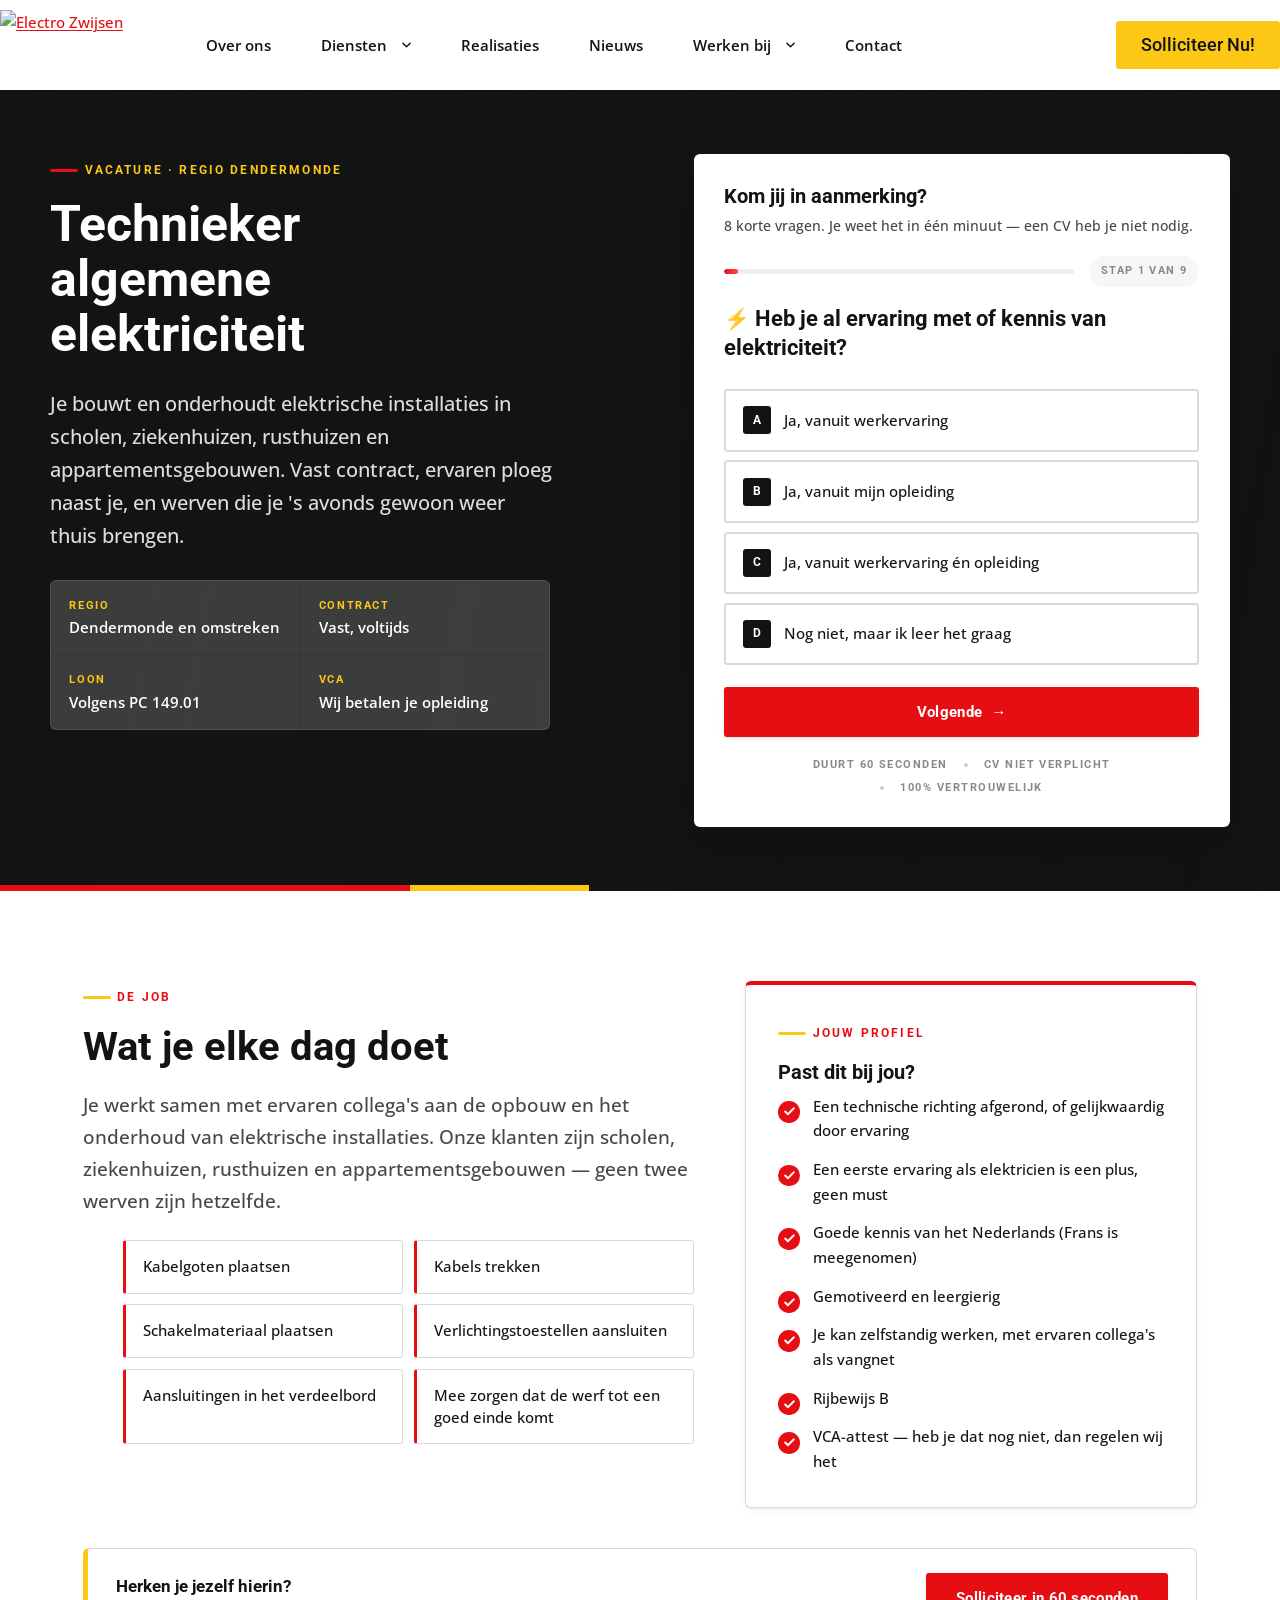
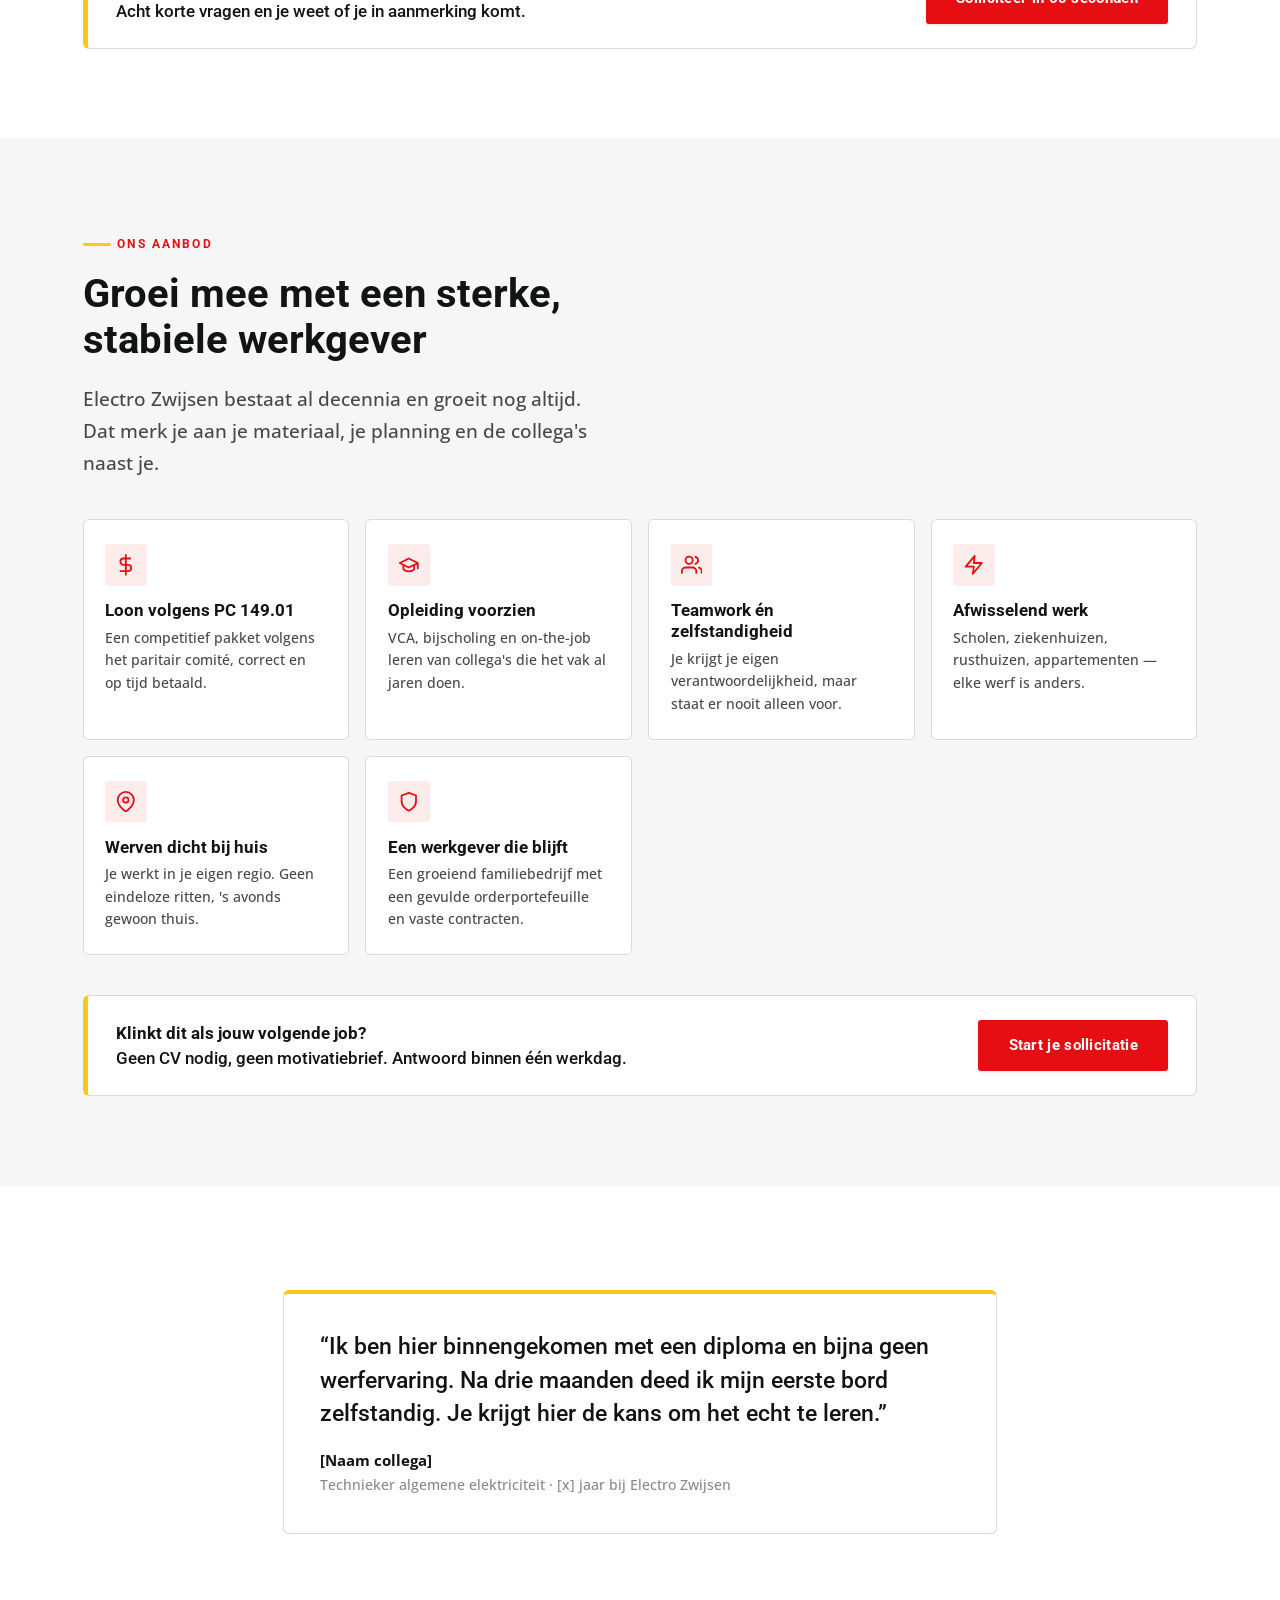
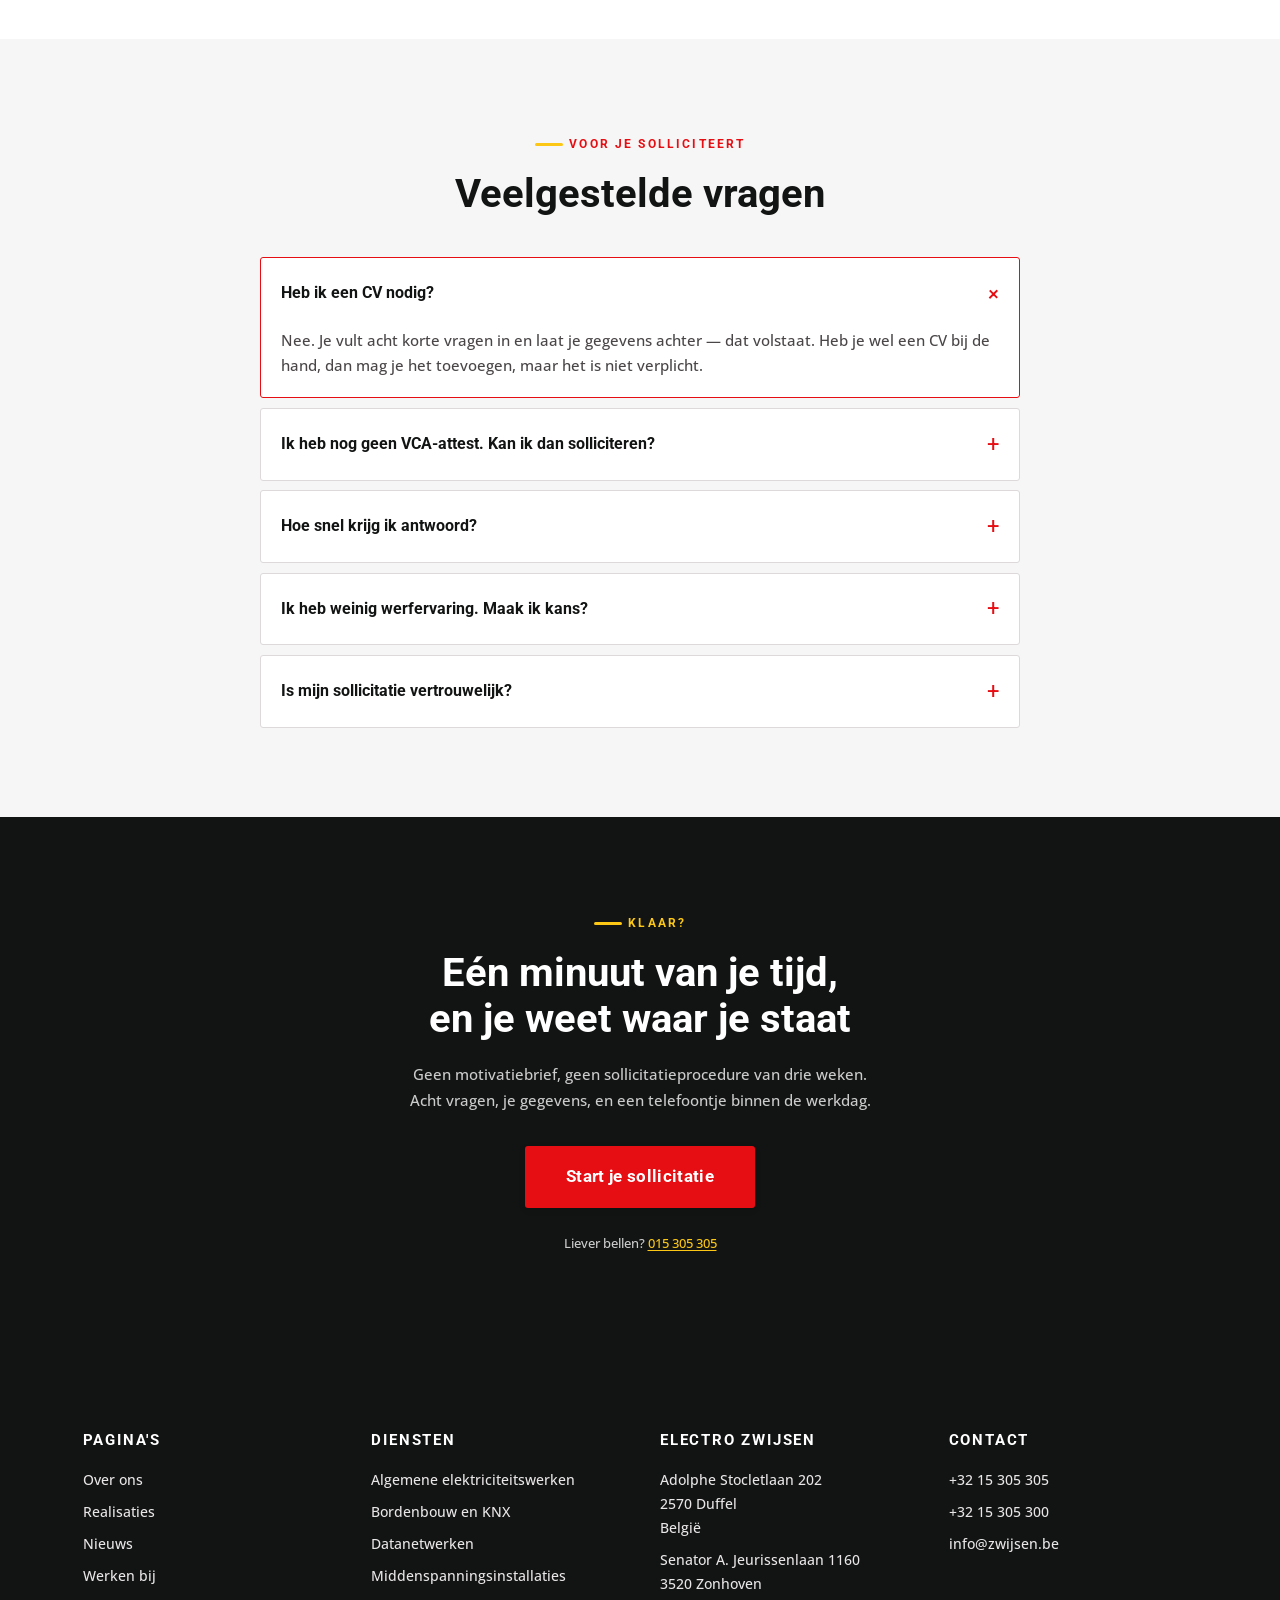
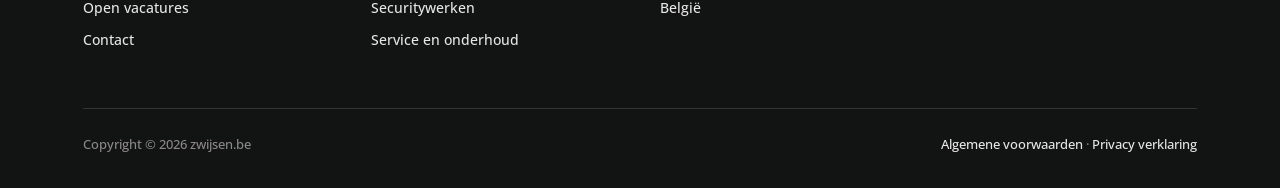
==== 1-vacature-plus.html @ 97d371a3 "Vijf voorstellen landingspagina vacature Electro Zwijsen Vijf conversiegerichte landingspagina's in " ====
<!doctype html>
<html lang="nl">
<head>
<meta charset="utf-8">
<meta name="viewport" content="width=device-width, initial-scale=1">
<title>Technieker Algemene Elektriciteit — regio Dendermonde | Electro Zwijsen</title>
<meta name="description" content="Word technieker algemene elektriciteit bij Electro Zwijsen. Werven in en rond Dendermonde, vast contract, loon volgens PC 149.01, opleiding voorzien. Solliciteer in 60 seconden — CV niet verplicht.">
<meta name="robots" content="noindex, nofollow">

<link rel="preconnect" href="https://fonts.googleapis.com">
<link rel="preconnect" href="https://fonts.gstatic.com" crossorigin>
<link href="https://fonts.googleapis.com/css2?family=Open+Sans:wght@400;500;600;700&family=Roboto:wght@400;500;700;900&display=swap" rel="stylesheet">
<link rel="stylesheet" href="assets/zwijsen.css">
<link rel="stylesheet" href="assets/apply-form.css">
<link rel="icon" href="https://zwijsen.be/wp-content/uploads/2022/05/cropped-PNG-LOGOTIPO-ELECTRO-ZWIJSEN-19-32x32.png">

<!-- ==========================================================================
     META PIXEL — vervang 000000000000000 door de echte pixel-ID van Zwijsen.
     Let op: pas afvuren NA cookietoestemming (de site draait CookieYes).
     Zie README, hoofdstuk "Meta Pixel en events".
     ========================================================================== -->
<script>
!function(f,b,e,v,n,t,s){if(f.fbq)return;n=f.fbq=function(){n.callMethod?
n.callMethod.apply(n,arguments):n.queue.push(arguments)};if(!f._fbq)f._fbq=n;
n.push=n;n.loaded=!0;n.version='2.0';n.queue=[];t=b.createElement(e);t.async=!0;
t.src=v;s=b.getElementsByTagName(e)[0];s.parentNode.insertBefore(t,s)}(window,
document,'script','https://connect.facebook.net/en_US/fbevents.js');
fbq('init', '000000000000000');
fbq('track', 'PageView');
</script>
<noscript><img height="1" width="1" style="display:none"
src="https://www.facebook.com/tr?id=000000000000000&ev=PageView&noscript=1" alt=""></noscript>

<style>
/* ==========================================================================
   ONTWERP 1 — "Vacature+"
   De vertrouwde Zwijsen-pagina, maar conversiegericht opgebouwd.
   Het formulier staat meteen naast de titel: geen scrollen nodig om te starten.
   ========================================================================== */

/* --- Hero met formulier ernaast ----------------------------------------- */
.hero {
  position: relative;
  background: var(--zw-ink);
  color: var(--zw-white);
  overflow: hidden;
}
.hero::before {
  content: "";
  position: absolute; inset: 0;
  background:
    linear-gradient(100deg, rgba(18,20,19,.96) 0%, rgba(18,20,19,.86) 46%, rgba(18,20,19,.55) 100%),
    url("https://zwijsen.be/wp-content/uploads/2022/01/electrical-measurements-with-multimeter-tester-scaled.jpg")
    center 30% / cover no-repeat;
}
/* Gele accentstreep, het tweede merkkleur van Zwijsen */
.hero::after {
  content: "";
  position: absolute; left: 0; right: 0; bottom: 0; height: 6px;
  background: linear-gradient(90deg, var(--zw-red) 0 32%, var(--zw-yellow) 32% 46%, transparent 46%);
}
.hero__inner {
  position: relative;
  display: grid; gap: clamp(2rem, 4vw, 3.5rem);
  grid-template-columns: minmax(0, 1.05fr) minmax(0, .95fr);
  align-items: start;
  padding: clamp(2.5rem, 5vw, 4.5rem) 0 clamp(3rem, 5vw, 4.5rem);
}
@media (max-width: 940px) { .hero__inner { grid-template-columns: 1fr; } }

.hero h1 { color: var(--zw-white); max-width: 15ch; }
.hero__sub {
  font-size: clamp(1.02rem, .96rem + .4vw, 1.25rem);
  line-height: 1.65; color: rgba(255,255,255,.86);
  max-width: 46ch; margin-bottom: 1.75rem;
}
.hero .zw-eyebrow { color: var(--zw-yellow); }
.hero .zw-eyebrow::before { background: var(--zw-red); }

/* Vier harde feiten — meteen zichtbaar, want dit is wat mensen beslissen */
.facts {
  display: grid; gap: 1px;
  grid-template-columns: repeat(2, 1fr);
  background: rgba(255,255,255,.14);
  border: 1px solid rgba(255,255,255,.14);
  border-radius: var(--zw-radius-card);
  overflow: hidden;
  max-width: 500px;
}
.facts div { background: rgba(255,255,255,.045); padding: 1rem 1.15rem; }
.facts dt {
  font-family: var(--zw-font-head);
  font-size: 10.5px; font-weight: 700; letter-spacing: .15em;
  text-transform: uppercase; color: var(--zw-yellow); margin-bottom: .2rem;
}
.facts dd { margin: 0; font-size: 14.5px; font-weight: 600; color: var(--zw-white); line-height: 1.4; }

/* Formulierkaart */
.hero__form {
  background: var(--zw-white);
  border-radius: var(--zw-radius-card);
  padding: clamp(1.35rem, 2.6vw, 1.9rem);
  box-shadow: var(--zw-shadow-lg);
  position: sticky; top: 96px;
}
@media (max-width: 940px) { .hero__form { position: static; } }
.hero__form-top { margin-bottom: 1.1rem; }
.hero__form-top h2 {
  font-size: 1.28rem; font-weight: 700; margin-bottom: .3rem; line-height: 1.25;
}
.hero__form-top p { margin: 0; font-size: 13.5px; color: var(--zw-grey-700); }

/* --- Tweekolommen inhoud ------------------------------------------------- */
.split {
  display: grid; gap: clamp(2rem, 4vw, 3.5rem);
  grid-template-columns: minmax(0, 1.15fr) minmax(0, .85fr);
  align-items: start;
}
@media (max-width: 880px) { .split { grid-template-columns: 1fr; } }

.taskgrid { display: grid; gap: .65rem; grid-template-columns: repeat(auto-fit, minmax(230px, 1fr)); }
.taskgrid li {
  list-style: none;
  padding: .95rem 1.1rem;
  background: var(--zw-white);
  border: 1px solid var(--zw-line);
  border-left: 3px solid var(--zw-red);
  border-radius: var(--zw-radius);
  font-size: 14.5px; line-height: 1.5;
}

/* Voordelenraster */
.perks { display: grid; gap: 1rem; grid-template-columns: repeat(auto-fit, minmax(250px, 1fr)); }
.perk {
  background: var(--zw-white);
  border: 1px solid var(--zw-line);
  border-radius: var(--zw-radius-card);
  padding: 1.5rem 1.35rem;
  transition: transform .2s var(--zw-ease), box-shadow .2s var(--zw-ease), border-color .2s var(--zw-ease);
}
.perk:hover { transform: translateY(-3px); box-shadow: var(--zw-shadow-md); border-color: var(--zw-grey-300); }
.perk__ico {
  width: 2.6rem; height: 2.6rem; margin-bottom: .9rem;
  display: grid; place-items: center; border-radius: var(--zw-radius);
  background: var(--zw-red-tint); color: var(--zw-red);
}
.perk__ico svg { width: 1.35rem; height: 1.35rem; }
.perk h3 { font-size: 1.05rem; font-weight: 700; margin-bottom: .35rem; }
.perk p { margin: 0; font-size: 14px; color: var(--zw-grey-700); line-height: 1.6; }

/* Citaat van een collega */
.quote {
  background: var(--zw-white);
  border-radius: var(--zw-radius-card);
  border: 1px solid var(--zw-line);
  border-top: 4px solid var(--zw-yellow);
  padding: clamp(1.5rem, 3vw, 2.25rem);
}
.quote blockquote {
  margin: 0 0 1.1rem;
  font-family: var(--zw-font-head);
  font-size: clamp(1.1rem, 1rem + .55vw, 1.45rem);
  font-weight: 500; line-height: 1.45;
}
.quote figcaption { font-size: 13.5px; color: var(--zw-grey-500); }
.quote figcaption strong { display: block; color: var(--zw-ink); font-size: 15px; }

/* Veelgestelde vragen */
.faq { display: grid; gap: .6rem; max-width: 760px; margin-inline: auto; }
.faq details {
  background: var(--zw-white); border: 1px solid var(--zw-line);
  border-radius: var(--zw-radius); overflow: hidden;
}
.faq details[open] { border-color: var(--zw-red); }
.faq summary {
  cursor: pointer; list-style: none;
  padding: 1.05rem 1.25rem;
  font-family: var(--zw-font-head); font-size: 15.5px; font-weight: 700;
  display: flex; align-items: center; justify-content: space-between; gap: 1rem;
}
.faq summary::-webkit-details-marker { display: none; }
.faq summary::after {
  content: "+"; flex-shrink: 0;
  font-size: 1.35rem; font-weight: 400; color: var(--zw-red);
  transition: transform .22s var(--zw-ease);
}
.faq details[open] summary::after { transform: rotate(45deg); }
.faq p { margin: 0; padding: 0 1.25rem 1.15rem; font-size: 14.5px; color: var(--zw-grey-700); }

/* Terugkerende oproep tussen de secties door */
.cta-inline {
  margin-top: 2.5rem;
  display: flex; flex-wrap: wrap; align-items: center; gap: 1.25rem;
  padding: 1.5rem 1.75rem;
  background: var(--zw-white);
  border: 1px solid var(--zw-line);
  border-left: 5px solid var(--zw-yellow);
  border-radius: var(--zw-radius-card);
}
.cta-inline p {
  margin: 0; flex: 1 1 260px;
  font-family: var(--zw-font-head); font-size: 1.05rem; font-weight: 500; line-height: 1.45;
}
.cta-inline strong { display: block; font-weight: 700; }

/* Slotoproep */
.finale { background: var(--zw-ink); color: var(--zw-grey); text-align: center; }
.finale h2 { color: var(--zw-white); max-width: 20ch; margin-inline: auto; }
.finale p { max-width: 52ch; margin-inline: auto; color: rgba(255,255,255,.78); }
</style>
</head>
<body>

<!-- Hoofding: identiek aan zwijsen.be. Op de echte site is dit gewoon de
     bestaande themaheader — zie assets/site-chrome.js. -->
<div data-zw-header data-cta="#solliciteer"></div>

<main>

  <!-- ====================== HERO ====================== -->
  <section class="hero" id="top">
    <div class="zw-container hero__inner">

      <div class="zw-rise zw-rise-1">
        <span class="zw-eyebrow">Vacature · regio Dendermonde</span>
        <h1>Technieker algemene elektriciteit</h1>
        <p class="hero__sub">
          Je bouwt en onderhoudt elektrische installaties in scholen, ziekenhuizen,
          rusthuizen en appartementsgebouwen. Vast contract, ervaren ploeg naast je,
          en werven die je 's avonds gewoon weer thuis brengen.
        </p>

        <dl class="facts">
          <div><dt>Regio</dt><dd>Dendermonde en omstreken</dd></div>
          <div><dt>Contract</dt><dd>Vast, voltijds</dd></div>
          <div><dt>Loon</dt><dd>Volgens PC 149.01</dd></div>
          <div><dt>VCA</dt><dd>Wij betalen je opleiding</dd></div>
        </dl>
      </div>

      <!-- Het formulier staat bewust boven de vouw: geen scrollen om te starten -->
      <div class="hero__form zw-rise zw-rise-2" id="solliciteer" data-za-scroll>
        <div class="hero__form-top">
          <h2>Kom jij in aanmerking?</h2>
          <p>8 korte vragen. Je weet het in één minuut — een CV heb je niet nodig.</p>
        </div>
        <div id="apply"></div>
      </div>

    </div>
  </section>

  <!-- ====================== DE JOB ====================== -->
  <section class="zw-section">
    <div class="zw-container split">
      <div>
        <span class="zw-eyebrow">De job</span>
        <h2>Wat je elke dag doet</h2>
        <p class="zw-lead">
          Je werkt samen met ervaren collega's aan de opbouw en het onderhoud van
          elektrische installaties. Onze klanten zijn scholen, ziekenhuizen, rusthuizen
          en appartementsgebouwen — geen twee werven zijn hetzelfde.
        </p>
        <ul class="taskgrid">
          <li>Kabelgoten plaatsen</li>
          <li>Kabels trekken</li>
          <li>Schakelmateriaal plaatsen</li>
          <li>Verlichtingstoestellen aansluiten</li>
          <li>Aansluitingen in het verdeelbord</li>
          <li>Mee zorgen dat de werf tot een goed einde komt</li>
        </ul>
      </div>

      <aside class="zw-card zw-card--accent">
        <span class="zw-eyebrow">Jouw profiel</span>
        <h3 style="font-size:1.25rem;font-weight:700;">Past dit bij jou?</h3>
        <ul class="zw-checks" style="font-size:14.5px;">
          <li>Een technische richting afgerond, of gelijkwaardig door ervaring</li>
          <li>Een eerste ervaring als elektricien is een plus, geen must</li>
          <li>Goede kennis van het Nederlands (Frans is meegenomen)</li>
          <li>Gemotiveerd en leergierig</li>
          <li>Je kan zelfstandig werken, met ervaren collega's als vangnet</li>
          <li>Rijbewijs B</li>
          <li>VCA-attest — heb je dat nog niet, dan regelen wij het</li>
        </ul>
      </aside>
    </div>

    <div class="zw-container">
      <div class="cta-inline">
        <p><strong>Herken je jezelf hierin?</strong>
           Acht korte vragen en je weet of je in aanmerking komt.</p>
        <a class="zw-btn" href="#solliciteer">Solliciteer in 60 seconden</a>
      </div>
    </div>
  </section>

  <!-- ====================== AANBOD ====================== -->
  <section class="zw-section zw-section--grey">
    <div class="zw-container">
      <div style="max-width:60ch;margin-bottom:2.5rem;">
        <span class="zw-eyebrow">Ons aanbod</span>
        <h2>Groei mee met een sterke, stabiele werkgever</h2>
        <p class="zw-lead">
          Electro Zwijsen bestaat al decennia en groeit nog altijd. Dat merk je aan
          je materiaal, je planning en de collega's naast je.
        </p>
      </div>

      <div class="perks">
        <article class="perk">
          <div class="perk__ico" aria-hidden="true"><svg viewBox="0 0 24 24" fill="none" stroke="currentColor" stroke-width="2" stroke-linecap="round" stroke-linejoin="round"><line x1="12" y1="1" x2="12" y2="23"/><path d="M17 5H9.5a3.5 3.5 0 0 0 0 7h5a3.5 3.5 0 0 1 0 7H6"/></svg></div>
          <h3>Loon volgens PC 149.01</h3>
          <p>Een competitief pakket volgens het paritair comité, correct en op tijd betaald.</p>
        </article>
        <article class="perk">
          <div class="perk__ico" aria-hidden="true"><svg viewBox="0 0 24 24" fill="none" stroke="currentColor" stroke-width="2" stroke-linecap="round" stroke-linejoin="round"><path d="M22 10v6M2 10l10-5 10 5-10 5z"/><path d="M6 12v5c3 3 9 3 12 0v-5"/></svg></div>
          <h3>Opleiding voorzien</h3>
          <p>VCA, bijscholing en on-the-job leren van collega's die het vak al jaren doen.</p>
        </article>
        <article class="perk">
          <div class="perk__ico" aria-hidden="true"><svg viewBox="0 0 24 24" fill="none" stroke="currentColor" stroke-width="2" stroke-linecap="round" stroke-linejoin="round"><path d="M17 21v-2a4 4 0 0 0-4-4H5a4 4 0 0 0-4 4v2"/><circle cx="9" cy="7" r="4"/><path d="M23 21v-2a4 4 0 0 0-3-3.87M16 3.13a4 4 0 0 1 0 7.75"/></svg></div>
          <h3>Teamwork én zelfstandigheid</h3>
          <p>Je krijgt je eigen verantwoordelijkheid, maar staat er nooit alleen voor.</p>
        </article>
        <article class="perk">
          <div class="perk__ico" aria-hidden="true"><svg viewBox="0 0 24 24" fill="none" stroke="currentColor" stroke-width="2" stroke-linecap="round" stroke-linejoin="round"><path d="M13 2L3 14h9l-1 8 10-12h-9z"/></svg></div>
          <h3>Afwisselend werk</h3>
          <p>Scholen, ziekenhuizen, rusthuizen, appartementen — elke werf is anders.</p>
        </article>
        <article class="perk">
          <div class="perk__ico" aria-hidden="true"><svg viewBox="0 0 24 24" fill="none" stroke="currentColor" stroke-width="2" stroke-linecap="round" stroke-linejoin="round"><path d="M21 10c0 7-9 13-9 13s-9-6-9-13a9 9 0 0 1 18 0z"/><circle cx="12" cy="10" r="3"/></svg></div>
          <h3>Werven dicht bij huis</h3>
          <p>Je werkt in je eigen regio. Geen eindeloze ritten, 's avonds gewoon thuis.</p>
        </article>
        <article class="perk">
          <div class="perk__ico" aria-hidden="true"><svg viewBox="0 0 24 24" fill="none" stroke="currentColor" stroke-width="2" stroke-linecap="round" stroke-linejoin="round"><path d="M12 22s8-4 8-10V5l-8-3-8 3v7c0 6 8 10 8 10z"/></svg></div>
          <h3>Een werkgever die blijft</h3>
          <p>Een groeiend familiebedrijf met een gevulde orderportefeuille en vaste contracten.</p>
        </article>
      </div>

      <div class="cta-inline">
        <p><strong>Klinkt dit als jouw volgende job?</strong>
           Geen CV nodig, geen motivatiebrief. Antwoord binnen één werkdag.</p>
        <a class="zw-btn" href="#solliciteer">Start je sollicitatie</a>
      </div>
    </div>
  </section>

  <!-- ====================== CITAAT ====================== -->
  <section class="zw-section">
    <div class="zw-container" style="max-width:860px;">
      <figure class="quote">
        <blockquote>
          “Ik ben hier binnengekomen met een diploma en bijna geen werfervaring.
          Na drie maanden deed ik mijn eerste bord zelfstandig. Je krijgt hier
          de kans om het echt te leren.”
        </blockquote>
        <figcaption>
          <strong>[Naam collega]</strong>
          Technieker algemene elektriciteit · [x] jaar bij Electro Zwijsen
        </figcaption>
      </figure>
      <!-- LET OP: dit citaat is een placeholder. Vervangen door een echte quote
           van een collega, met foto. Zie README, hoofdstuk "Wat de klant aanlevert". -->
    </div>
  </section>

  <!-- ====================== FAQ ====================== -->
  <section class="zw-section zw-section--grey">
    <div class="zw-container">
      <div style="text-align:center;max-width:52ch;margin:0 auto 2.5rem;">
        <span class="zw-eyebrow" style="justify-content:center;">Voor je solliciteert</span>
        <h2>Veelgestelde vragen</h2>
      </div>
      <div class="faq">
        <details open>
          <summary>Heb ik een CV nodig?</summary>
          <p>Nee. Je vult acht korte vragen in en laat je gegevens achter — dat volstaat.
             Heb je wel een CV bij de hand, dan mag je het toevoegen, maar het is niet verplicht.</p>
        </details>
        <details>
          <summary>Ik heb nog geen VCA-attest. Kan ik dan solliciteren?</summary>
          <p>Zeker. VCA is een vereiste om op de werf te staan, maar je hoeft het niet vooraf te hebben.
             Wij plannen en betalen die opleiding voor je.</p>
        </details>
        <details>
          <summary>Hoe snel krijg ik antwoord?</summary>
          <p>Binnen één werkdag krijg je een telefoontje. Je krijgt altijd een duidelijk antwoord,
             ook als het geen match blijkt te zijn.</p>
        </details>
        <details>
          <summary>Ik heb weinig werfervaring. Maak ik kans?</summary>
          <p>Ja. Een eerste ervaring is een plus, geen voorwaarde. Wat telt is een technische
             achtergrond en de goesting om bij te leren. Je start altijd naast een ervaren collega.</p>
        </details>
        <details>
          <summary>Is mijn sollicitatie vertrouwelijk?</summary>
          <p>Volledig. Je gegevens komen enkel bij onze personeelsdienst terecht en worden
             niet gedeeld met derden. Je huidige werkgever verneemt hier niets van.</p>
        </details>
      </div>
    </div>
  </section>

  <!-- ====================== SLOT ====================== -->
  <section class="zw-section finale">
    <div class="zw-container">
      <span class="zw-eyebrow" style="justify-content:center;color:var(--zw-yellow);">Klaar?</span>
      <h2>Eén minuut van je tijd, en je weet waar je staat</h2>
      <p style="margin-bottom:2rem;">
        Geen motivatiebrief, geen sollicitatieprocedure van drie weken.
        Acht vragen, je gegevens, en een telefoontje binnen de werkdag.
      </p>
      <a class="zw-btn zw-btn--lg" href="#solliciteer">Start je sollicitatie</a>
      <p style="margin-top:1.5rem;font-size:13px;">
        Liever bellen? <a href="tel:+3215305305" style="color:var(--zw-yellow);">015 305 305</a>
      </p>
    </div>
  </section>

</main>

<div data-zw-footer></div>

<!-- Kleefbare actiebalk op mobiel -->
<div class="zw-mobilebar">
  <a class="zw-btn zw-btn--block" href="#solliciteer">Solliciteer in 60 seconden</a>
</div>

<script src="assets/site-chrome.js"></script>
<script src="assets/apply-form.js"></script>
<script>
  ZwijsenApply.mount('#apply');
</script>
</body>
</html>
---- assets/zwijsen.css ----
/* ==========================================================================
   Electro Zwijsen — landingspagina design tokens
   Afgeleid van de live site (Elementor global kit, post-6.css) op 2026-08-11.
   Bron: https://zwijsen.be/wp-content/uploads/elementor/css/post-6.css
   ========================================================================== */

:root {
  /* --- Merkkleuren, exact uit de Elementor kit --- */
  --zw-ink:        #121413;   /* --e-global-color-primary / secondary / text */
  --zw-red:        #E60E13;   /* --e-global-color-accent  */
  --zw-red-dark:   #B60A0E;
  --zw-red-tint:   #FDECEC;
  --zw-yellow:     #FCC715;   /* --e-global-color-78f9a77 */
  --zw-yellow-dk:  #E0AC00;
  --zw-white:      #FFFFFF;   /* --e-global-color-2c5975e */
  --zw-grey:       #E8E6E7;   /* --e-global-color-9b6502c */

  /* --- Afgeleide neutralen --- */
  --zw-grey-50:    #F7F6F6;
  --zw-grey-100:   #EFEDEE;
  --zw-grey-300:   #CFCCCE;
  --zw-grey-500:   #8C8788;
  --zw-grey-700:   #4A4647;
  --zw-line:       #DDD9DB;

  /* --- Typografie, exact uit de kit --- */
  --zw-font-head: "Roboto", "Helvetica Neue", Arial, sans-serif;
  --zw-font-body: "Open Sans", "Helvetica Neue", Arial, sans-serif;
  --zw-body-size: 15px;
  --zw-body-weight: 500;

  /* h1 50px / h2 40px / h3 35px / h4 30px op desktop — vloeiend geschaald */
  --zw-h1: clamp(2.05rem, 1.35rem + 2.6vw, 3.125rem);
  --zw-h2: clamp(1.7rem, 1.2rem + 1.9vw, 2.5rem);
  --zw-h3: clamp(1.4rem, 1.1rem + 1.3vw, 2.1875rem);
  --zw-h4: clamp(1.2rem, 1.02rem + 0.8vw, 1.875rem);

  /* --- Vorm --- */
  --zw-radius: 3px;           /* Elementor button radius = 3px 3px 3px 3px */
  --zw-radius-card: 6px;
  --zw-shadow-sm: 0 1px 2px rgba(18, 20, 19, .06), 0 2px 8px rgba(18, 20, 19, .05);
  --zw-shadow-md: 0 4px 12px rgba(18, 20, 19, .08), 0 12px 32px rgba(18, 20, 19, .07);
  --zw-shadow-lg: 0 10px 24px rgba(18, 20, 19, .10), 0 28px 60px rgba(18, 20, 19, .12);

  --zw-container: 1180px;
  --zw-gutter: clamp(1rem, 0.6rem + 1.8vw, 2.25rem);

  --zw-ease: cubic-bezier(.22, .61, .36, 1);
}

/* ==========================================================================
   Reset
   ========================================================================== */

*, *::before, *::after { box-sizing: border-box; }

html { -webkit-text-size-adjust: 100%; scroll-behavior: smooth; }

@media (prefers-reduced-motion: reduce) {
  html { scroll-behavior: auto; }
  *, *::before, *::after {
    animation-duration: .01ms !important;
    animation-iteration-count: 1 !important;
    transition-duration: .01ms !important;
  }
}

body {
  margin: 0;
  font-family: var(--zw-font-body);
  font-size: var(--zw-body-size);
  font-weight: var(--zw-body-weight);
  line-height: 1.72;
  color: var(--zw-ink);
  background: var(--zw-white);
  -webkit-font-smoothing: antialiased;
  text-rendering: optimizeLegibility;
}

img, svg, video { max-width: 100%; height: auto; display: block; }

h1, h2, h3, h4, h5 {
  font-family: var(--zw-font-head);
  color: var(--zw-ink);
  margin: 0 0 .5em;
  letter-spacing: 0;
  text-wrap: balance;
}
h1 { font-size: var(--zw-h1); font-weight: 700; line-height: 1.1; }
h2 { font-size: var(--zw-h2); font-weight: 700; line-height: 1.16; }
h3 { font-size: var(--zw-h3); font-weight: 500; line-height: 1.24; }
h4 { font-size: var(--zw-h4); font-weight: 500; line-height: 1.3; }

p { margin: 0 0 1.15em; text-wrap: pretty; }
a { color: var(--zw-red); text-decoration-thickness: 1px; text-underline-offset: 2px; }

:focus-visible {
  outline: 3px solid var(--zw-red);
  outline-offset: 2px;
  border-radius: 2px;
}

.zw-container {
  width: 100%;
  max-width: var(--zw-container);
  margin-inline: auto;
  padding-inline: var(--zw-gutter);
}

.zw-visually-hidden {
  position: absolute !important;
  width: 1px; height: 1px;
  margin: -1px; padding: 0;
  overflow: hidden;
  clip: rect(0 0 0 0);
  white-space: nowrap;
  border: 0;
}

/* ==========================================================================
   Knoppen
   ========================================================================== */

.zw-btn {
  --_bg: var(--zw-red);
  --_fg: var(--zw-white);
  display: inline-flex;
  align-items: center;
  justify-content: center;
  gap: .6em;
  font-family: var(--zw-font-head);
  font-size: 15px;
  font-weight: 700;
  line-height: 1;
  letter-spacing: .02em;
  padding: 1.05em 1.9em;
  border: 2px solid transparent;
  border-radius: var(--zw-radius);
  background: var(--_bg);
  color: var(--_fg);
  text-decoration: none;
  cursor: pointer;
  transition: transform .18s var(--zw-ease), background-color .18s var(--zw-ease),
              box-shadow .18s var(--zw-ease), color .18s var(--zw-ease);
  box-shadow: var(--zw-shadow-sm);
  text-align: center;
}
.zw-btn:hover { --_bg: var(--zw-red-dark); transform: translateY(-2px); box-shadow: var(--zw-shadow-md); }
.zw-btn:active { transform: translateY(0); }
.zw-btn[disabled] { opacity: .5; cursor: not-allowed; transform: none; }

.zw-btn--yellow { --_bg: var(--zw-yellow); --_fg: var(--zw-ink); }
.zw-btn--yellow:hover { --_bg: var(--zw-yellow-dk); }

.zw-btn--ghost {
  --_bg: transparent; --_fg: var(--zw-ink);
  border-color: var(--zw-ink); box-shadow: none;
}
.zw-btn--ghost:hover { --_bg: var(--zw-ink); --_fg: var(--zw-white); }

.zw-btn--light { --_bg: var(--zw-white); --_fg: var(--zw-ink); }
.zw-btn--light:hover { --_bg: var(--zw-grey-100); }

.zw-btn--block { width: 100%; }
.zw-btn--lg { font-size: 17px; padding: 1.2em 2.3em; }

/* ==========================================================================
   Sitehoofding — 1-op-1 nagebouwd naar zwijsen.be
   --------------------------------------------------------------------------
   Opgemeten op de live site (1440px breed) op 2026-08-11:
     container   max-width 1340px, 50px marge links/rechts
     hoogte      90px, witte achtergrond, geen onderrand
     logo        163 x 70 px
     menulinks   Open Sans 15px/600, #121413, padding 13px 25px
     knop        Roboto 18px/500, #121413 op #FCC715, radius 3px, padding 15px 25px
   ========================================================================== */

.zw-header {
  position: sticky; top: 0; z-index: 100;
  background: var(--zw-white);
  transition: box-shadow .2s var(--zw-ease);
}
.zw-header.is-stuck { box-shadow: 0 2px 14px rgba(18, 20, 19, .1); }

.zw-header__inner {
  width: 100%;
  max-width: 1340px;
  margin-inline: auto;
  padding-inline: 20px;
  display: flex; align-items: center;
  min-height: 90px;
}
@media (min-width: 1100px) { .zw-header__inner { padding-inline: 0; } }

.zw-header__logo { display: block; flex-shrink: 0; margin-right: 18px; }
.zw-header__logo img { width: 163px; height: 70px; object-fit: contain; }

/* margin/padding expliciet op nul: een <ul> krijgt anders 40px inspringing,
   waardoor het hele menu 40px te ver naar rechts staat. */
.zw-header__nav {
  display: flex; align-items: center;
  margin: 0; padding: 0; list-style: none;
}

.zw-header__nav > li { position: relative; list-style: none; }

.zw-header__link {
  display: flex; align-items: center; gap: 15px;
  font-family: var(--zw-font-body);
  font-size: 15px; font-weight: 600;
  line-height: 20px;
  color: var(--zw-ink);
  text-decoration: none;
  padding: 13px 25px;
  white-space: nowrap;
  background: none; border: 0; cursor: pointer;
  transition: color .16s var(--zw-ease);
}
.zw-header__link:hover, .zw-header__link[aria-expanded="true"] { color: var(--zw-red); }

/* Pijltje bij Diensten en Werken bij */
.zw-header__caret { width: 9px; height: 6px; flex-shrink: 0; transition: transform .18s var(--zw-ease); }
.zw-header__link[aria-expanded="true"] .zw-header__caret { transform: rotate(180deg); }

/* Uitklapmenu */
.zw-header__sub {
  position: absolute; top: 100%; left: 12px; z-index: 10;
  min-width: 268px; margin: 0; padding: 8px 0;
  list-style: none;
  background: var(--zw-white);
  border-top: 3px solid var(--zw-red);
  box-shadow: 0 10px 28px rgba(18, 20, 19, .14);
  opacity: 0; visibility: hidden; transform: translateY(6px);
  transition: opacity .18s var(--zw-ease), transform .18s var(--zw-ease), visibility .18s;
}
.zw-header__nav > li:hover .zw-header__sub,
.zw-header__nav > li:focus-within .zw-header__sub {
  opacity: 1; visibility: visible; transform: none;
}
.zw-header__sub a {
  display: block; padding: 9px 22px;
  font-family: var(--zw-font-body);
  font-size: 14.5px; font-weight: 500;
  color: var(--zw-ink); text-decoration: none;
  transition: background-color .14s var(--zw-ease), color .14s var(--zw-ease);
}
.zw-header__sub a:hover { background: var(--zw-grey-50); color: var(--zw-red); }

/* De gele hoofdknop, uiterst rechts */
.zw-header__cta {
  margin-left: auto; flex-shrink: 0;
  display: inline-flex; align-items: center; justify-content: center;
  font-family: var(--zw-font-head);
  font-size: 18px; font-weight: 500; line-height: 18px;
  color: var(--zw-ink);
  background: var(--zw-yellow);
  border: 0; border-radius: 3px;
  padding: 15px 25px;
  text-decoration: none; white-space: nowrap; cursor: pointer;
  transition: background-color .18s var(--zw-ease), transform .18s var(--zw-ease);
}
.zw-header__cta:hover { background: var(--zw-yellow-dk); transform: translateY(-1px); }

/* Hamburger */
.zw-header__burger {
  display: none;
  margin-left: auto;
  width: 46px; height: 46px;
  align-items: center; justify-content: center;
  background: none; border: 1px solid var(--zw-line); border-radius: 3px;
  cursor: pointer;
}
.zw-header__burger svg { width: 22px; height: 22px; }

@media (max-width: 1099px) {
  .zw-header__inner { min-height: 76px; }
  .zw-header__logo img { width: 132px; height: 56px; }
  .zw-header__nav { display: none; }
  .zw-header__cta { display: none; }
  .zw-header__burger { display: inline-flex; }

  /* Uitgeklapt mobiel menu */
  .zw-header.is-open .zw-header__nav {
    display: flex; flex-direction: column; align-items: stretch;
    position: absolute; top: 100%; left: 0; right: 0;
    background: var(--zw-white);
    border-top: 1px solid var(--zw-line);
    box-shadow: 0 12px 24px rgba(18, 20, 19, .12);
    padding: 8px 0 16px;
    max-height: calc(100vh - 76px); overflow-y: auto;
  }
  .zw-header.is-open .zw-header__cta {
    display: inline-flex; margin: 10px 20px 0; justify-content: center;
  }
  .zw-header__link { padding: 14px 20px; }
  .zw-header__sub {
    position: static; opacity: 1; visibility: visible; transform: none;
    box-shadow: none; border-top: 0; border-left: 3px solid var(--zw-yellow);
    margin: 0 0 4px 20px; padding: 0; min-width: 0;
    display: none;
  }
  .zw-header__nav > li.is-open .zw-header__sub { display: block; }
  .zw-header__sub a { padding: 9px 20px; font-size: 14px; }
}

/* ==========================================================================
   Voettekst (zoals zwijsen.be)
   ========================================================================== */

.zw-footer {
  background: var(--zw-ink);
  color: var(--zw-grey);
  padding: clamp(3rem, 6vw, 4.5rem) 0 2rem;
  font-size: 14px;
}
.zw-footer h4 {
  color: var(--zw-white);
  font-size: 15px; font-weight: 700;
  letter-spacing: .12em; text-transform: uppercase;
  margin-bottom: 1.1rem;
}
.zw-footer a { color: var(--zw-grey); text-decoration: none; }
.zw-footer a:hover { color: var(--zw-yellow); text-decoration: underline; }
.zw-footer__grid {
  display: grid; gap: 2.5rem;
  grid-template-columns: repeat(auto-fit, minmax(200px, 1fr));
}
.zw-footer__grid ul { list-style: none; margin: 0; padding: 0; }
.zw-footer__grid li { margin-bottom: .5rem; }
.zw-footer__bottom {
  margin-top: 3rem; padding-top: 1.5rem;
  border-top: 1px solid rgba(255, 255, 255, .14);
  display: flex; flex-wrap: wrap; gap: 1rem; justify-content: space-between;
  color: var(--zw-grey-500); font-size: 13px;
}

/* ==========================================================================
   Herbruikbare stukken
   ========================================================================== */

.zw-eyebrow {
  display: inline-flex; align-items: center; gap: .55em;
  font-family: var(--zw-font-head);
  font-size: 12px; font-weight: 700;
  letter-spacing: .18em; text-transform: uppercase;
  color: var(--zw-red);
  margin-bottom: 1rem;
}
.zw-eyebrow::before {
  content: ""; width: 28px; height: 3px;
  background: var(--zw-yellow); border-radius: 2px;
}

.zw-section { padding: clamp(3.25rem, 7vw, 6rem) 0; }
.zw-section--grey { background: var(--zw-grey-50); }
.zw-section--ink { background: var(--zw-ink); color: var(--zw-grey); }
.zw-section--ink h2, .zw-section--ink h3 { color: var(--zw-white); }

.zw-lead { font-size: clamp(1rem, .95rem + .3vw, 1.175rem); line-height: 1.7; color: var(--zw-grey-700); }

/* Opsommingslijst met vinkje */
.zw-checks { list-style: none; margin: 0; padding: 0; display: grid; gap: .85rem; }
.zw-checks li { position: relative; padding-left: 2.15rem; }
.zw-checks li::before {
  content: ""; position: absolute; left: 0; top: .45em;
  width: 1.35rem; height: 1.35rem; border-radius: 50%;
  background: var(--zw-red) url("data:image/svg+xml,%3Csvg xmlns='http://www.w3.org/2000/svg' viewBox='0 0 24 24' fill='none' stroke='%23fff' stroke-width='3.5' stroke-linecap='round' stroke-linejoin='round'%3E%3Cpolyline points='20 6 9 17 4 12'/%3E%3C/svg%3E") center / .8rem no-repeat;
}

/* Kaart */
.zw-card {
  background: var(--zw-white);
  border: 1px solid var(--zw-line);
  border-radius: var(--zw-radius-card);
  padding: clamp(1.35rem, 2.5vw, 2rem);
  box-shadow: var(--zw-shadow-sm);
}

/* Onderbroken accentbalk boven een kaart */
.zw-card--accent { border-top: 4px solid var(--zw-red); }

/* Vertrouwensrij */
.zw-trust {
  display: flex; flex-wrap: wrap; gap: .5rem 1.5rem;
  list-style: none; margin: 0; padding: 0;
  font-size: 12px; font-weight: 700; letter-spacing: .12em;
  text-transform: uppercase; color: var(--zw-grey-500);
  font-family: var(--zw-font-head);
}
.zw-trust li { display: flex; align-items: center; gap: .45em; }
.zw-trust li::before { content: ""; width: 6px; height: 6px; border-radius: 50%; background: var(--zw-yellow); }

/* Kleefbare mobiele actiebalk */
.zw-mobilebar {
  position: fixed; inset: auto 0 0 0; z-index: 70;
  display: none;
  padding: .7rem var(--zw-gutter) calc(.7rem + env(safe-area-inset-bottom));
  background: rgba(255, 255, 255, .97);
  backdrop-filter: blur(8px);
  border-top: 1px solid var(--zw-line);
  box-shadow: 0 -4px 20px rgba(18, 20, 19, .1);
}
@media (max-width: 860px) { .zw-mobilebar { display: block; } body { padding-bottom: 5.5rem; } }

/* Instapanimatie */
@keyframes zw-rise { from { opacity: 0; transform: translateY(18px); } to { opacity: 1; transform: none; } }
.zw-rise { animation: zw-rise .7s var(--zw-ease) both; }
.zw-rise-1 { animation-delay: .06s; }
.zw-rise-2 { animation-delay: .14s; }
.zw-rise-3 { animation-delay: .22s; }
.zw-rise-4 { animation-delay: .3s; }
---- assets/apply-form.css ----
/* ==========================================================================
   Electro Zwijsen — vormgeving van de sollicitatieflow
   Hoort bij assets/apply-form.js. Gebruikt de tokens uit zwijsen.css.
   ========================================================================== */

.za {
  background: var(--zw-white);
  border-radius: var(--zw-radius-card);
  color: var(--zw-ink);
  container-type: inline-size;
}

/* --- Kop met voortgang --------------------------------------------------- */

.za__head {
  display: flex; align-items: center; gap: .9rem;
  padding: 0 0 1.15rem;
}
.za__bar {
  flex: 1; height: 5px; border-radius: 99px;
  background: var(--zw-grey-100); overflow: hidden;
}
.za__bar-fill {
  display: block; height: 100%; border-radius: 99px;
  background: linear-gradient(90deg, var(--zw-red), #FF4B4F);
  transition: width .45s var(--zw-ease);
}
.za__step {
  flex-shrink: 0;
  font-family: var(--zw-font-head);
  font-size: 11px; font-weight: 700;
  letter-spacing: .12em; text-transform: uppercase;
  color: var(--zw-grey-500);
  background: var(--zw-grey-50);
  border-radius: 99px;
  padding: .38rem .78rem;
}

/* --- Vraag --------------------------------------------------------------- */

.za__fieldset { border: 0; margin: 0; padding: 0; min-width: 0; }

.za__legend {
  font-family: var(--zw-font-head);
  font-size: clamp(1.08rem, 1rem + .45vw, 1.4rem);
  font-weight: 700; line-height: 1.32;
  color: var(--zw-ink);
  padding: 0; margin: 0 0 .5rem;
  display: block; width: 100%;
}
.za__legend:focus { outline: none; }
.za__icon { font-size: .95em; }

.za__hint {
  margin: 0 0 1.1rem;
  font-size: 13.5px; line-height: 1.6;
  color: var(--zw-grey-700);
  border-left: 3px solid var(--zw-yellow);
  padding-left: .8rem;
}

.za__options { display: grid; gap: .55rem; margin-top: 1.15rem; }

.za__option {
  position: relative;
  display: flex; align-items: center; gap: .85rem;
  padding: .95rem 1.05rem;
  border: 2px solid var(--zw-line);
  border-radius: var(--zw-radius);
  background: var(--zw-white);
  cursor: pointer;
  font-size: 15px; line-height: 1.45;
  transition: border-color .16s var(--zw-ease), background-color .16s var(--zw-ease),
              transform .16s var(--zw-ease), box-shadow .16s var(--zw-ease);
}
.za__option:hover { border-color: var(--zw-grey-300); background: var(--zw-grey-50); transform: translateX(3px); }
.za__option.is-on { border-color: var(--zw-red); background: var(--zw-red-tint); }
.za__option:focus-within { outline: 3px solid var(--zw-red); outline-offset: 2px; }

.za__radio { position: absolute; opacity: 0; width: 1px; height: 1px; }

.za__letter {
  flex-shrink: 0;
  width: 1.75rem; height: 1.75rem;
  display: grid; place-items: center;
  border-radius: var(--zw-radius);
  background: var(--zw-ink); color: var(--zw-white);
  font-family: var(--zw-font-head);
  font-size: 12px; font-weight: 700;
  transition: background-color .16s var(--zw-ease);
}
.za__option.is-on .za__letter { background: var(--zw-red); }
.za__option-text { flex: 1; }

/* --- Regiokaart ---------------------------------------------------------- */

.za__map { margin: 0 0 1.1rem; }
.za__map-visual {
  border-radius: var(--zw-radius); overflow: hidden;
  border: 1px solid var(--zw-line);
}
.za__map-visual svg { width: 100%; height: auto; display: block; }
.za__map-caption {
  margin: .55rem 0 0;
  font-size: 12px; line-height: 1.55;
  color: var(--zw-grey-500);
}

/* --- Navigatie ----------------------------------------------------------- */

.za__nav {
  display: flex; align-items: center; gap: 1rem;
  margin-top: 1.35rem;
}
.za__next { flex: 1; }
.za__back {
  order: -1;
  background: none; border: 0;
  font-family: var(--zw-font-head);
  font-size: 14px; font-weight: 500;
  color: var(--zw-grey-500);
  cursor: pointer; padding: .6rem .2rem;
  transition: color .16s var(--zw-ease);
}
.za__back:hover { color: var(--zw-ink); text-decoration: underline; }

.za__error {
  margin: .8rem 0 0; min-height: 0;
  font-size: 13.5px; font-weight: 600; color: var(--zw-red);
}
.za__error:empty { margin: 0; }
.za__error.is-on::before { content: "⚠ "; }

.za__reassure {
  display: flex; flex-wrap: wrap; justify-content: center;
  gap: .35rem 1rem; list-style: none;
  margin: 1.15rem 0 0; padding: 0;
  font-family: var(--zw-font-head);
  font-size: 10.5px; font-weight: 700;
  letter-spacing: .14em; text-transform: uppercase;
  color: var(--zw-grey-500);
}
.za__reassure li { display: flex; align-items: center; gap: .5rem; }
.za__reassure li + li::before {
  content: ""; width: 4px; height: 4px; border-radius: 50%;
  background: var(--zw-grey-300); margin-right: .5rem;
}

/* --- Contactstap --------------------------------------------------------- */

.za__grid {
  display: grid; gap: .9rem;
  grid-template-columns: repeat(2, minmax(0, 1fr));
  margin-top: 1.1rem;
}
.za__field--full { grid-column: 1 / -1; }
@container (max-width: 420px) { .za__grid { grid-template-columns: 1fr; } }

.za__label {
  display: block;
  font-family: var(--zw-font-head);
  font-size: 11px; font-weight: 700;
  letter-spacing: .11em; text-transform: uppercase;
  color: var(--zw-grey-700);
  margin-bottom: .38rem;
}
.za__input, .za__select {
  width: 100%;
  padding: .82rem .9rem;
  font-family: var(--zw-font-body);
  font-size: 15px; font-weight: 500;
  color: var(--zw-ink);
  background: var(--zw-white);
  border: 2px solid var(--zw-line);
  border-radius: var(--zw-radius);
  transition: border-color .16s var(--zw-ease), box-shadow .16s var(--zw-ease);
}
.za__input:hover, .za__select:hover { border-color: var(--zw-grey-300); }
.za__input:focus, .za__select:focus {
  outline: none; border-color: var(--zw-red);
  box-shadow: 0 0 0 3px var(--zw-red-tint);
}
.za__input.is-bad { border-color: var(--zw-red); background: var(--zw-red-tint); }

.za__telrow { display: flex; gap: .5rem; }
.za__select { width: auto; flex-shrink: 0; padding-inline: .6rem; }

.za__field-error {
  margin: .3rem 0 0;
  font-size: 12.5px; font-weight: 600; color: var(--zw-red);
}
.za__field-error:empty { display: none; }

/* Honeypot: onzichtbaar voor mensen, wel invulbaar voor bots. */
.za__hp {
  position: absolute !important;
  left: -9999px; width: 1px; height: 1px; overflow: hidden;
}

.za__file { margin-top: 1rem; }
.za__file-label {
  display: flex; align-items: center; gap: .65rem;
  padding: .85rem 1rem;
  border: 2px dashed var(--zw-grey-300);
  border-radius: var(--zw-radius);
  font-size: 14px; color: var(--zw-grey-700);
  cursor: pointer;
  transition: border-color .16s var(--zw-ease), background-color .16s var(--zw-ease);
}
.za__file-label:hover { border-color: var(--zw-red); background: var(--zw-grey-50); }
.za__file.is-set .za__file-label {
  border-style: solid; border-color: var(--zw-red);
  background: var(--zw-red-tint); color: var(--zw-ink); font-weight: 600;
}

.za__consent {
  display: flex; align-items: flex-start; gap: .7rem;
  margin-top: 1.1rem;
  font-size: 13px; line-height: 1.55; color: var(--zw-grey-700);
}
.za__consent input {
  flex-shrink: 0; margin-top: .18rem;
  width: 1.15rem; height: 1.15rem;
  accent-color: var(--zw-red); cursor: pointer;
}
.za__consent label { cursor: pointer; }

.za__legal {
  margin: 1rem 0 0;
  font-size: 12px; line-height: 1.55;
  color: var(--zw-grey-500); text-align: center;
}

/* --- Bedanktscherm ------------------------------------------------------- */

.za__done { text-align: center; padding: .5rem 0 0; animation: zw-rise .5s var(--zw-ease) both; }
.za__done-mark {
  width: 3.75rem; height: 3.75rem; margin: 0 auto 1.1rem;
  display: grid; place-items: center;
  border-radius: 50%;
  background: var(--zw-red); color: var(--zw-white);
}
.za__done-mark svg { width: 1.8rem; height: 1.8rem; }
.za__done h3 { font-size: clamp(1.3rem, 1.1rem + .8vw, 1.8rem); font-weight: 700; margin-bottom: .4rem; }
.za__done-lead { color: var(--zw-grey-700); margin-bottom: 1.75rem; }

.za__steps {
  list-style: none; counter-reset: za; margin: 0; padding: 0;
  display: grid; gap: .85rem; text-align: left;
}
.za__steps li {
  counter-increment: za;
  position: relative; padding-left: 3rem; min-height: 2.1rem;
}
.za__steps li::before {
  content: counter(za);
  position: absolute; left: 0; top: 0;
  width: 2.1rem; height: 2.1rem;
  display: grid; place-items: center;
  border-radius: 50%;
  background: var(--zw-grey-50);
  border: 2px solid var(--zw-red);
  color: var(--zw-red);
  font-family: var(--zw-font-head);
  font-size: 13px; font-weight: 700;
}
.za__steps strong { display: block; font-family: var(--zw-font-head); font-size: 15px; }
.za__steps span { font-size: 13.5px; color: var(--zw-grey-700); line-height: 1.5; }

/* --- Modale variant ------------------------------------------------------ */

.za-modal {
  position: fixed; inset: 0; z-index: 200;
  display: grid; place-items: center;
  padding: 1rem;
  background: rgba(18, 20, 19, .68);
  backdrop-filter: blur(3px);
  opacity: 0; transition: opacity .22s var(--zw-ease);
  overflow-y: auto;
}
.za-modal.is-on { opacity: 1; }
.za-modal[hidden] { display: none; }

.za-modal__panel {
  position: relative;
  width: min(560px, 100%);
  max-height: min(92vh, 900px);
  overflow-y: auto;
  background: var(--zw-white);
  border-radius: var(--zw-radius-card);
  padding: clamp(1.5rem, 4vw, 2.4rem);
  box-shadow: var(--zw-shadow-lg);
  transform: translateY(14px) scale(.985);
  transition: transform .28s var(--zw-ease);
}
.za-modal.is-on .za-modal__panel { transform: none; }

.za-modal__close {
  position: absolute; top: .7rem; right: .8rem;
  width: 2.2rem; height: 2.2rem;
  display: grid; place-items: center;
  border: 0; border-radius: 50%;
  background: var(--zw-grey-50); color: var(--zw-grey-700);
  font-size: 1.5rem; line-height: 1; cursor: pointer;
  transition: background-color .16s var(--zw-ease), color .16s var(--zw-ease);
}
.za-modal__close:hover { background: var(--zw-ink); color: var(--zw-white); }
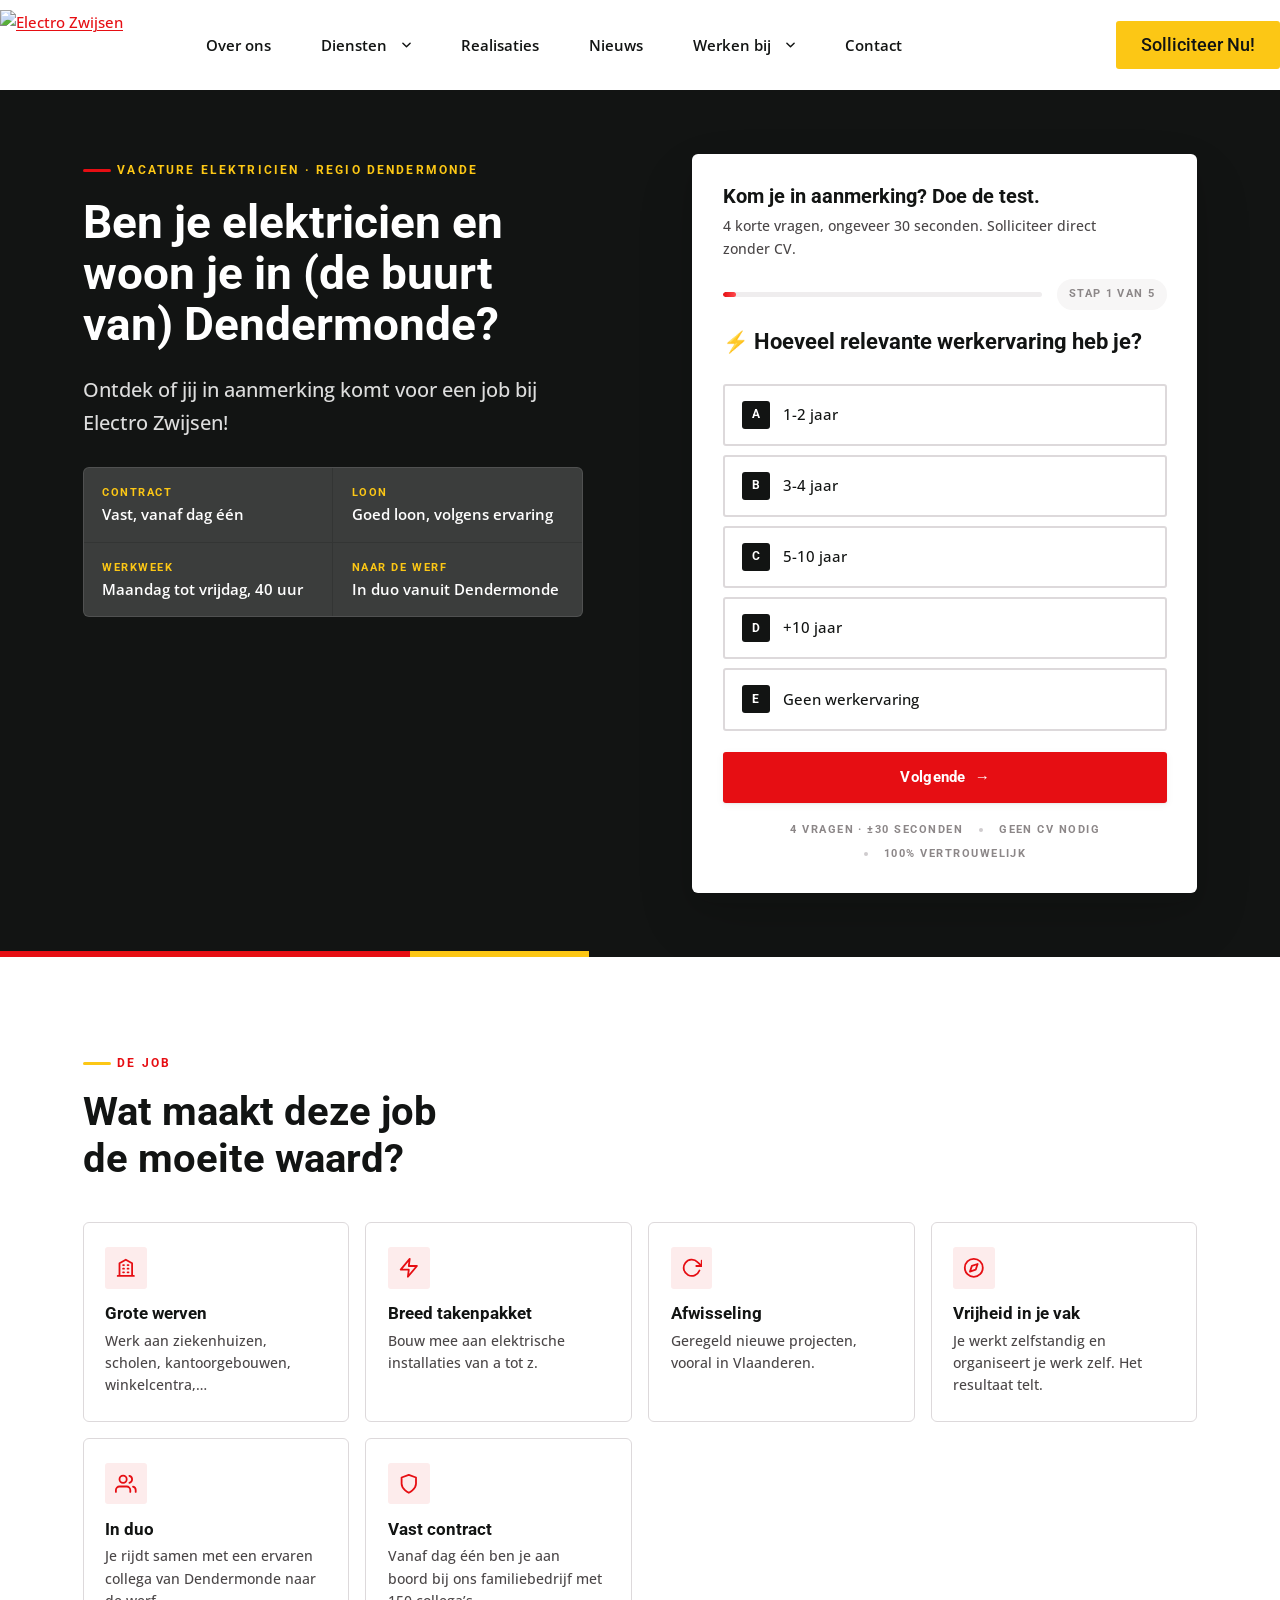
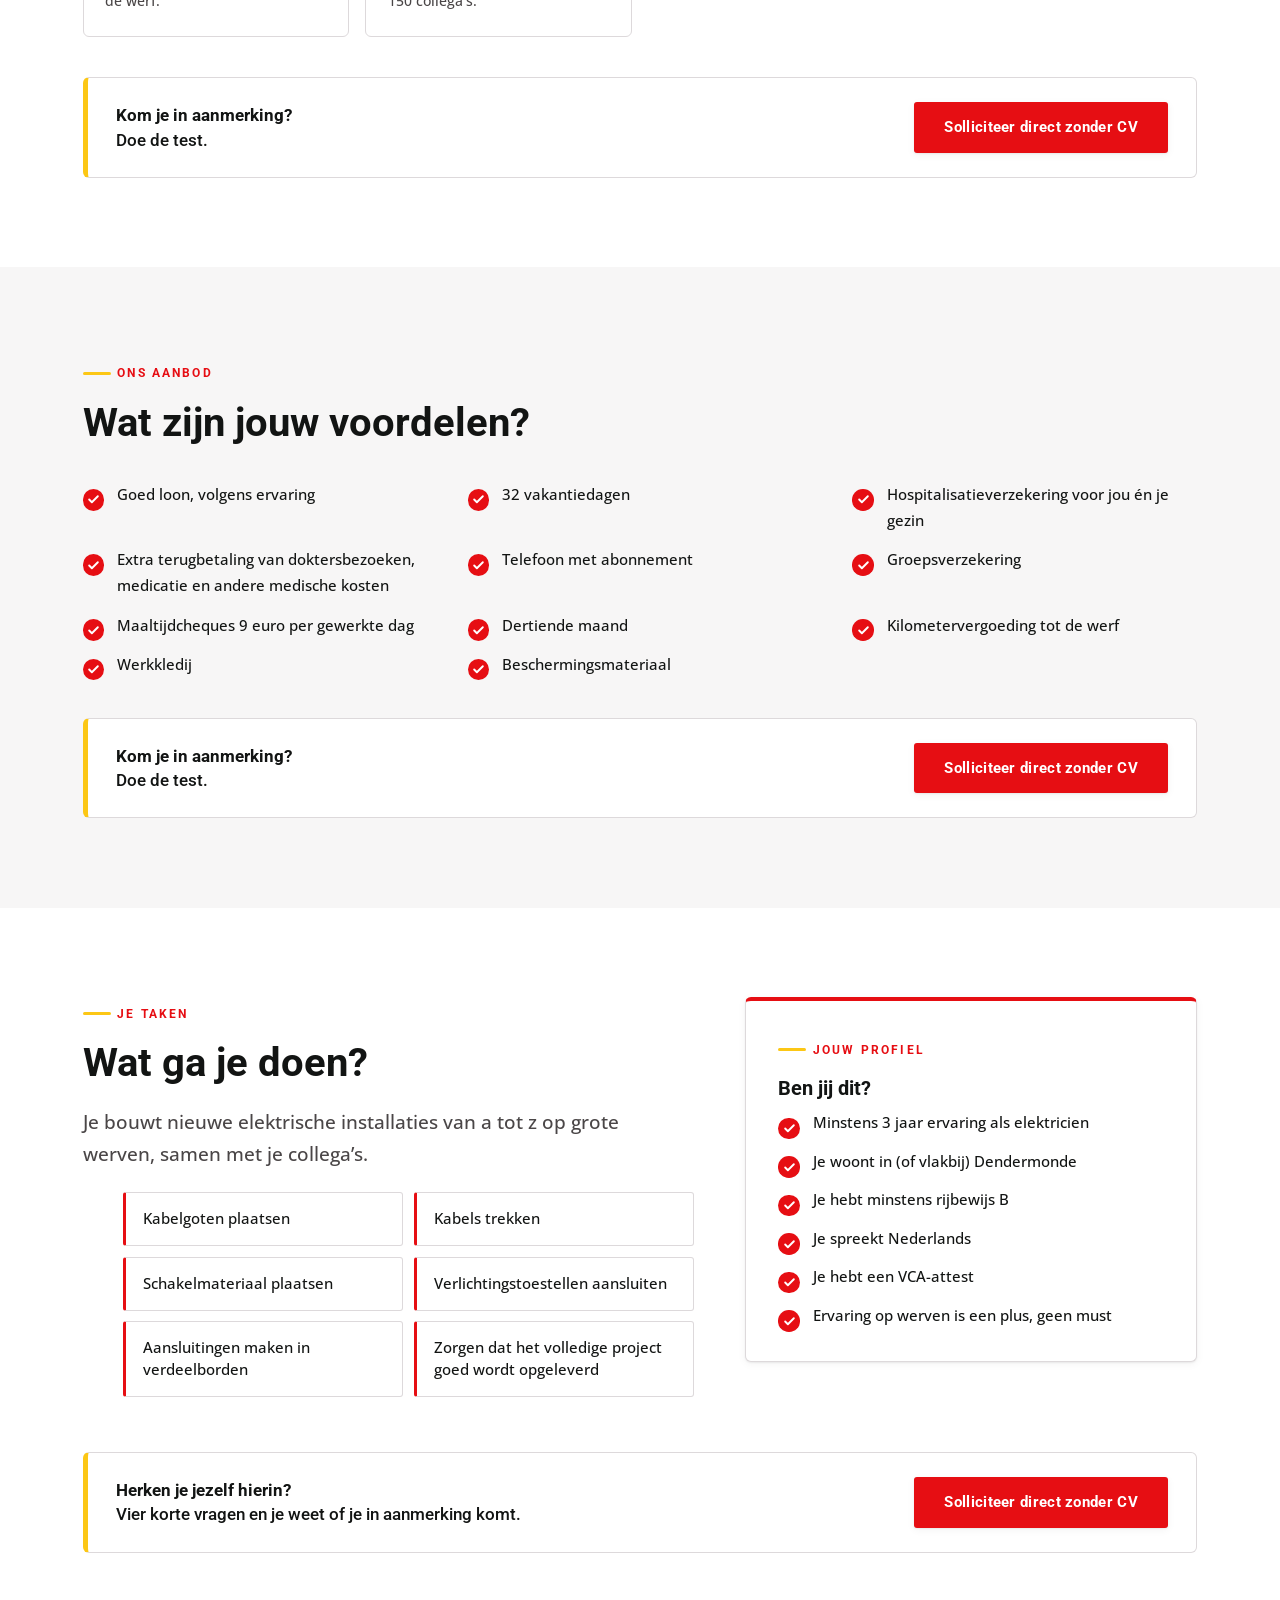
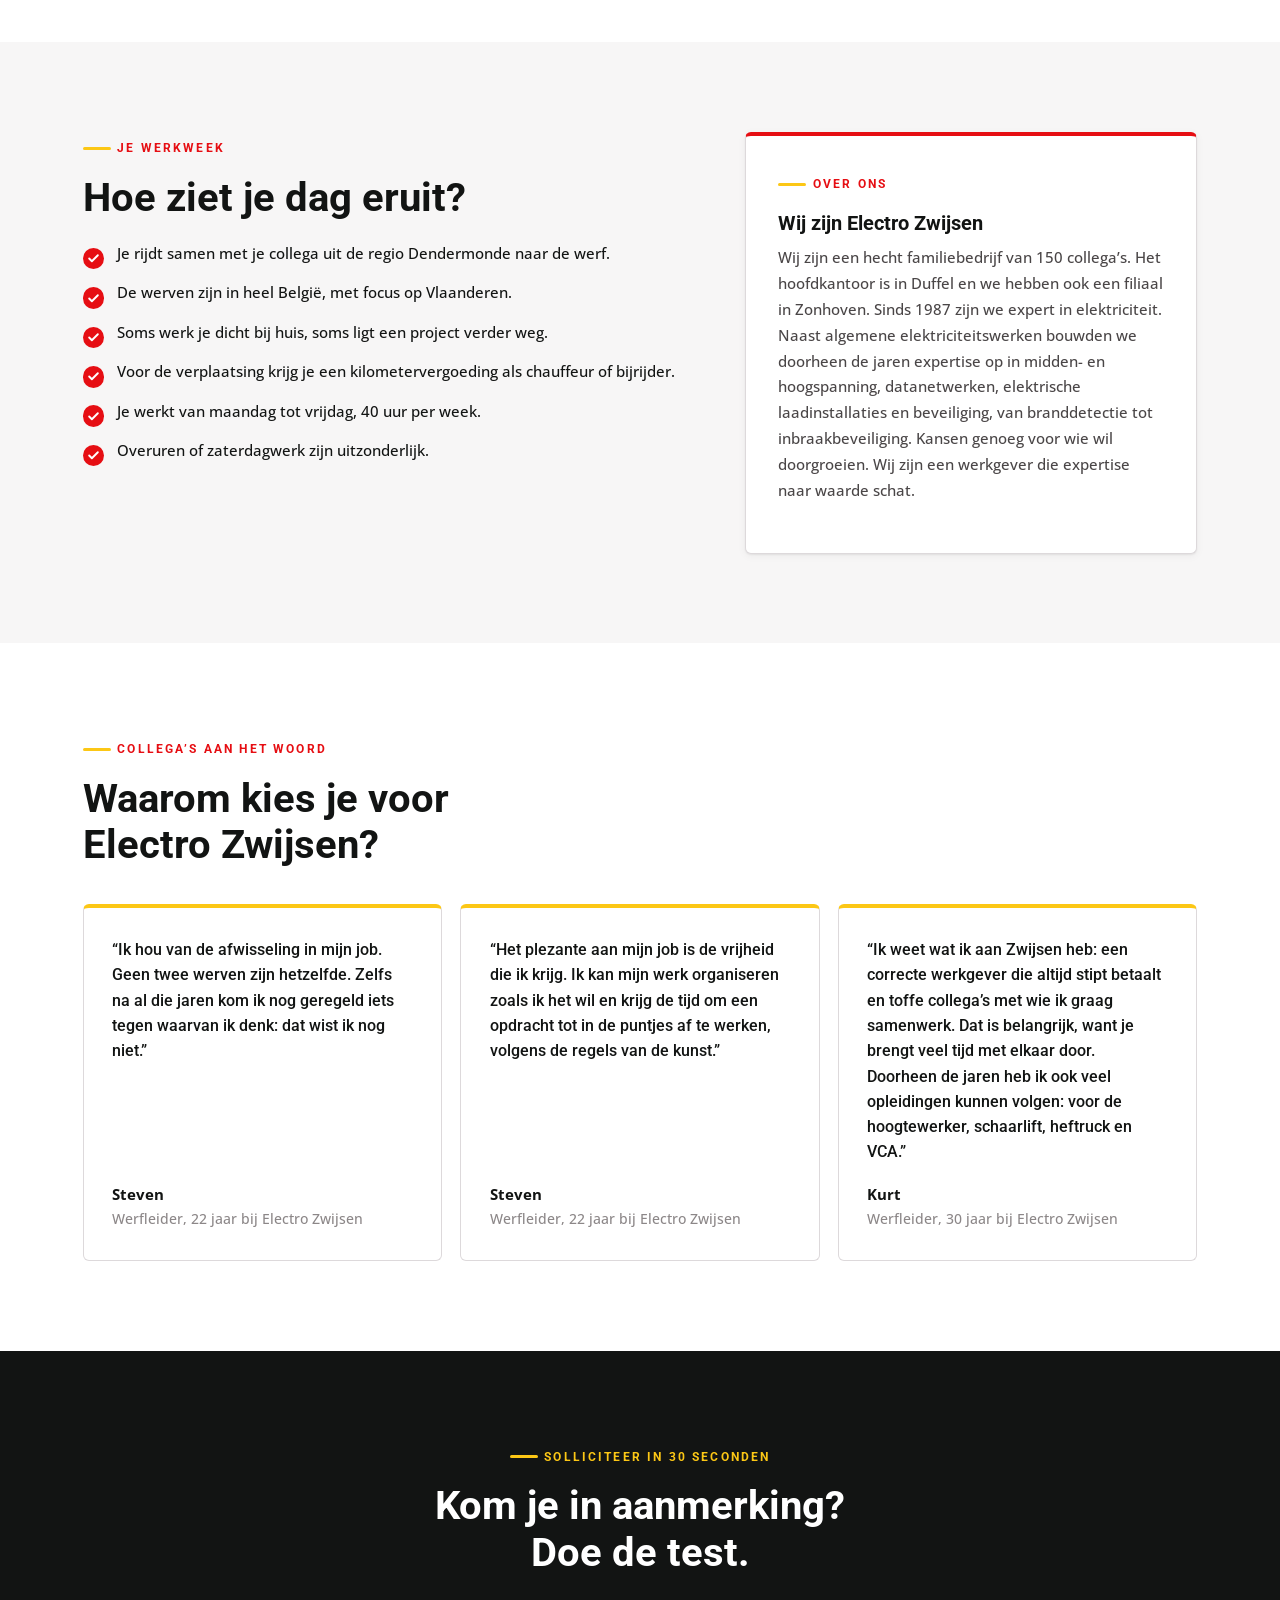
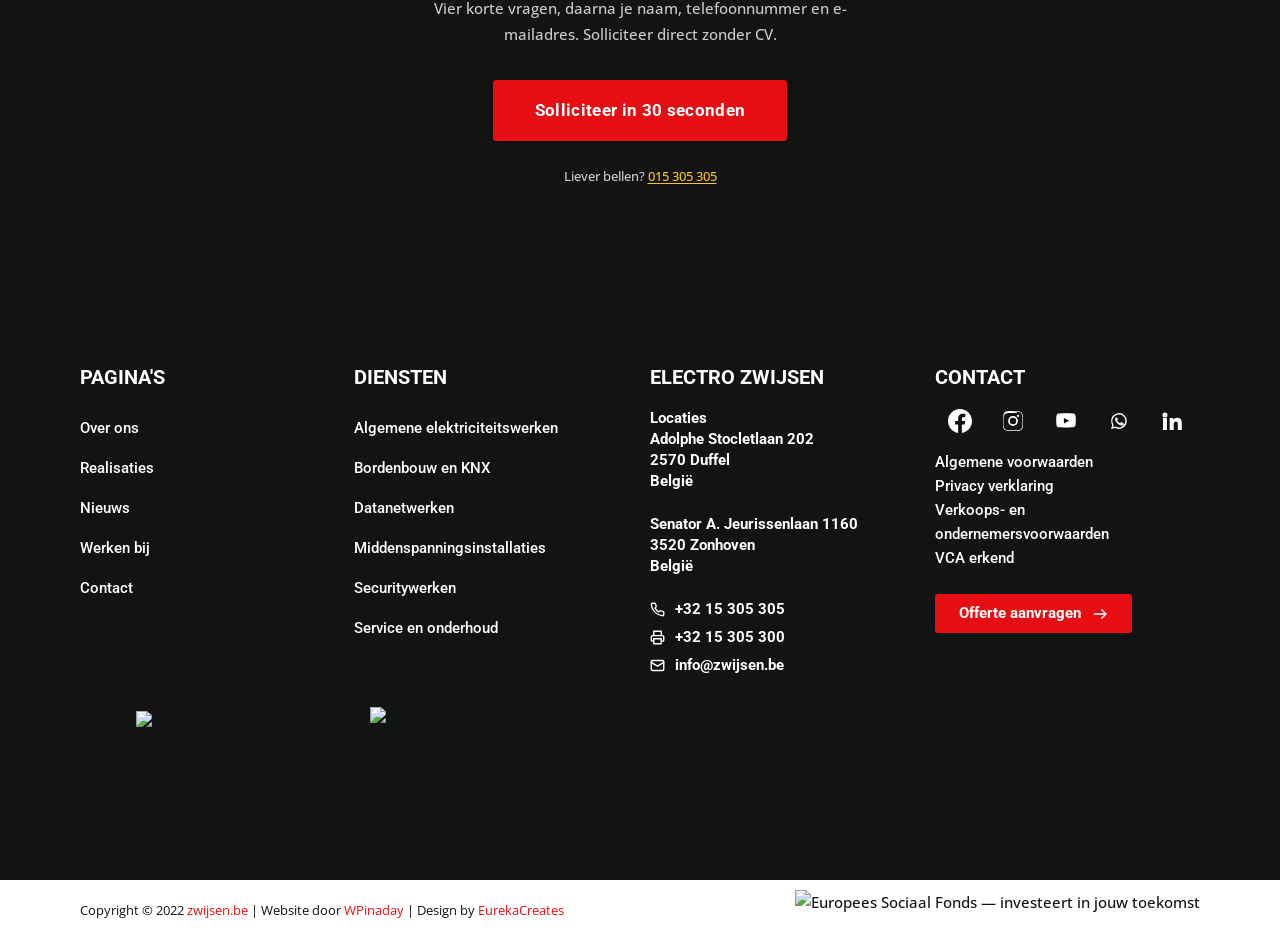
==== commit 5898b464: "Definitieve copy van Jana verwerkt in de vijf landingspagina's Elk voorstel behoudt zijn opbouw, de " ====
--- a/1-vacature-plus.html
+++ b/1-vacature-plus.html
@@ -3,8 +3,8 @@
 <head>
 <meta charset="utf-8">
 <meta name="viewport" content="width=device-width, initial-scale=1">
-<title>Technieker Algemene Elektriciteit — regio Dendermonde | Electro Zwijsen</title>
-<meta name="description" content="Word technieker algemene elektriciteit bij Electro Zwijsen. Werven in en rond Dendermonde, vast contract, loon volgens PC 149.01, opleiding voorzien. Solliciteer in 60 seconden — CV niet verplicht.">
+<title>Elektricien in de regio Dendermonde | Vacature Electro Zwijsen</title>
+<meta name="description" content="Ben je elektricien en woon je in (de buurt van) Dendermonde? Ontdek in 30 seconden of je in aanmerking komt voor een job bij Electro Zwijsen. Solliciteer direct zonder CV.">
 <meta name="robots" content="noindex, nofollow">
 
 <link rel="preconnect" href="https://fonts.googleapis.com">
@@ -64,7 +64,7 @@
   display: grid; gap: clamp(2rem, 4vw, 3.5rem);
   grid-template-columns: minmax(0, 1.05fr) minmax(0, .95fr);
   align-items: start;
-  padding: clamp(2.5rem, 5vw, 4.5rem) 0 clamp(3rem, 5vw, 4.5rem);
+  padding-block: clamp(2.5rem, 5vw, 4.5rem) clamp(3rem, 5vw, 4.5rem);  /* -block: laat de zijmarge van .zw-container staan */
 }
 @media (max-width: 940px) { .hero__inner { grid-template-columns: 1fr; } }
 
@@ -207,6 +207,8 @@
 .finale { background: var(--zw-ink); color: var(--zw-grey); text-align: center; }
 .finale h2 { color: var(--zw-white); max-width: 20ch; margin-inline: auto; }
 .finale p { max-width: 52ch; margin-inline: auto; color: rgba(255,255,255,.78); }
+.hero h1 { max-width: 20ch; font-size: clamp(2rem, 1.5rem + 2vw, 2.9rem); }
+.hero h1 { max-width: 20ch; font-size: clamp(2rem, 1.5rem + 2vw, 2.9rem); }
 </style>
 </head>
 <body>
@@ -222,27 +224,23 @@
     <div class="zw-container hero__inner">
 
       <div class="zw-rise zw-rise-1">
-        <span class="zw-eyebrow">Vacature · regio Dendermonde</span>
-        <h1>Technieker algemene elektriciteit</h1>
-        <p class="hero__sub">
-          Je bouwt en onderhoudt elektrische installaties in scholen, ziekenhuizen,
-          rusthuizen en appartementsgebouwen. Vast contract, ervaren ploeg naast je,
-          en werven die je 's avonds gewoon weer thuis brengen.
-        </p>
+        <span class="zw-eyebrow">Vacature elektricien · regio Dendermonde</span>
+        <h1>Ben je elektricien en woon je in (de buurt van) Dendermonde?</h1>
+        <p class="hero__sub">Ontdek of jij in aanmerking komt voor een job bij Electro Zwijsen!</p>
 
         <dl class="facts">
-          <div><dt>Regio</dt><dd>Dendermonde en omstreken</dd></div>
-          <div><dt>Contract</dt><dd>Vast, voltijds</dd></div>
-          <div><dt>Loon</dt><dd>Volgens PC 149.01</dd></div>
-          <div><dt>VCA</dt><dd>Wij betalen je opleiding</dd></div>
+          <div><dt>Contract</dt><dd>Vast, vanaf dag één</dd></div>
+          <div><dt>Loon</dt><dd>Goed loon, volgens ervaring</dd></div>
+          <div><dt>Werkweek</dt><dd>Maandag tot vrijdag, 40 uur</dd></div>
+          <div><dt>Naar de werf</dt><dd>In duo vanuit Dendermonde</dd></div>
         </dl>
       </div>
 
       <!-- Het formulier staat bewust boven de vouw: geen scrollen om te starten -->
       <div class="hero__form zw-rise zw-rise-2" id="solliciteer" data-za-scroll>
         <div class="hero__form-top">
-          <h2>Kom jij in aanmerking?</h2>
-          <p>8 korte vragen. Je weet het in één minuut — een CV heb je niet nodig.</p>
+          <h2>Kom je in aanmerking? Doe de test.</h2>
+          <p>4 korte vragen, ongeveer 30 seconden. Solliciteer direct zonder CV.</p>
         </div>
         <div id="apply"></div>
       </div>
@@ -250,156 +248,177 @@
     </div>
   </section>
 
-  <!-- ====================== DE JOB ====================== -->
+  <!-- ====================== DE MOEITE WAARD ====================== -->
+  <section class="zw-section">
+    <div class="zw-container">
+      <div style="max-width:60ch;margin-bottom:2.5rem;">
+        <span class="zw-eyebrow">De job</span>
+        <h2>Wat maakt deze job de moeite waard?</h2>
+      </div>
+      <div class="perks">
+        <article class="perk">
+          <div class="perk__ico" aria-hidden="true"><svg viewBox="0 0 24 24" fill="none" stroke="currentColor" stroke-width="2" stroke-linecap="round" stroke-linejoin="round"><path d="M3 21h18M5 21V7l7-4 7 4v14M9 9h1M14 9h1M9 13h1M14 13h1M9 17h1M14 17h1"/></svg></div>
+          <h3>Grote werven</h3>
+          <p>Werk aan ziekenhuizen, scholen, kantoorgebouwen, winkelcentra,…</p>
+        </article>
+        <article class="perk">
+          <div class="perk__ico" aria-hidden="true"><svg viewBox="0 0 24 24" fill="none" stroke="currentColor" stroke-width="2" stroke-linecap="round" stroke-linejoin="round"><path d="M13 2L3 14h9l-1 8 10-12h-9z"/></svg></div>
+          <h3>Breed takenpakket</h3>
+          <p>Bouw mee aan elektrische installaties van a tot z.</p>
+        </article>
+        <article class="perk">
+          <div class="perk__ico" aria-hidden="true"><svg viewBox="0 0 24 24" fill="none" stroke="currentColor" stroke-width="2" stroke-linecap="round" stroke-linejoin="round"><polyline points="23 4 23 10 17 10"/><path d="M20.49 15a9 9 0 1 1-2.12-9.36L23 10"/></svg></div>
+          <h3>Afwisseling</h3>
+          <p>Geregeld nieuwe projecten, vooral in Vlaanderen.</p>
+        </article>
+        <article class="perk">
+          <div class="perk__ico" aria-hidden="true"><svg viewBox="0 0 24 24" fill="none" stroke="currentColor" stroke-width="2" stroke-linecap="round" stroke-linejoin="round"><circle cx="12" cy="12" r="10"/><polygon points="16.24 7.76 14.12 14.12 7.76 16.24 9.88 9.88 16.24 7.76"/></svg></div>
+          <h3>Vrijheid in je vak</h3>
+          <p>Je werkt zelfstandig en organiseert je werk zelf. Het resultaat telt.</p>
+        </article>
+        <article class="perk">
+          <div class="perk__ico" aria-hidden="true"><svg viewBox="0 0 24 24" fill="none" stroke="currentColor" stroke-width="2" stroke-linecap="round" stroke-linejoin="round"><path d="M17 21v-2a4 4 0 0 0-4-4H5a4 4 0 0 0-4 4v2"/><circle cx="9" cy="7" r="4"/><path d="M23 21v-2a4 4 0 0 0-3-3.87M16 3.13a4 4 0 0 1 0 7.75"/></svg></div>
+          <h3>In duo</h3>
+          <p>Je rijdt samen met een ervaren collega van Dendermonde naar de werf.</p>
+        </article>
+        <article class="perk">
+          <div class="perk__ico" aria-hidden="true"><svg viewBox="0 0 24 24" fill="none" stroke="currentColor" stroke-width="2" stroke-linecap="round" stroke-linejoin="round"><path d="M12 22s8-4 8-10V5l-8-3-8 3v7c0 6 8 10 8 10z"/></svg></div>
+          <h3>Vast contract</h3>
+          <p>Vanaf dag één ben je aan boord bij ons familiebedrijf met 150 collega’s.</p>
+        </article>
+      </div>
+      <div class="cta-inline">
+        <p><strong>Kom je in aanmerking?</strong> Doe de test.</p>
+        <a class="zw-btn" href="#solliciteer">Solliciteer direct zonder CV</a>
+      </div>
+    </div>
+  </section>
+
+  <!-- ====================== VOORDELEN ====================== -->
+  <section class="zw-section zw-section--grey">
+    <div class="zw-container">
+      <div style="max-width:60ch;margin-bottom:2.25rem;">
+        <span class="zw-eyebrow">Ons aanbod</span>
+        <h2>Wat zijn jouw voordelen?</h2>
+      </div>
+      <ul class="zw-checks zw-checks--2col">
+        <li>Goed loon, volgens ervaring</li>
+        <li>32 vakantiedagen</li>
+        <li>Hospitalisatieverzekering voor jou én je gezin</li>
+        <li>Extra terugbetaling van doktersbezoeken, medicatie en andere medische kosten</li>
+        <li>Telefoon met abonnement</li>
+        <li>Groepsverzekering</li>
+        <li>Maaltijdcheques 9 euro per gewerkte dag</li>
+        <li>Dertiende maand</li>
+        <li>Kilometervergoeding tot de werf</li>
+        <li>Werkkledij</li>
+        <li>Beschermingsmateriaal</li>
+      </ul>
+      <div class="cta-inline">
+        <p><strong>Kom je in aanmerking?</strong> Doe de test.</p>
+        <a class="zw-btn" href="#solliciteer">Solliciteer direct zonder CV</a>
+      </div>
+    </div>
+  </section>
+
+  <!-- ====================== WAT JE DOET + PROFIEL ====================== -->
   <section class="zw-section">
     <div class="zw-container split">
       <div>
-        <span class="zw-eyebrow">De job</span>
-        <h2>Wat je elke dag doet</h2>
-        <p class="zw-lead">
-          Je werkt samen met ervaren collega's aan de opbouw en het onderhoud van
-          elektrische installaties. Onze klanten zijn scholen, ziekenhuizen, rusthuizen
-          en appartementsgebouwen — geen twee werven zijn hetzelfde.
-        </p>
+        <span class="zw-eyebrow">Je taken</span>
+        <h2>Wat ga je doen?</h2>
+        <p class="zw-lead">Je bouwt nieuwe elektrische installaties van a tot z op grote werven, samen met je collega’s.</p>
         <ul class="taskgrid">
           <li>Kabelgoten plaatsen</li>
           <li>Kabels trekken</li>
           <li>Schakelmateriaal plaatsen</li>
           <li>Verlichtingstoestellen aansluiten</li>
-          <li>Aansluitingen in het verdeelbord</li>
-          <li>Mee zorgen dat de werf tot een goed einde komt</li>
+          <li>Aansluitingen maken in verdeelborden</li>
+          <li>Zorgen dat het volledige project goed wordt opgeleverd</li>
         </ul>
       </div>
 
       <aside class="zw-card zw-card--accent">
         <span class="zw-eyebrow">Jouw profiel</span>
-        <h3 style="font-size:1.25rem;font-weight:700;">Past dit bij jou?</h3>
+        <h3 style="font-size:1.25rem;font-weight:700;">Ben jij dit?</h3>
         <ul class="zw-checks" style="font-size:14.5px;">
-          <li>Een technische richting afgerond, of gelijkwaardig door ervaring</li>
-          <li>Een eerste ervaring als elektricien is een plus, geen must</li>
-          <li>Goede kennis van het Nederlands (Frans is meegenomen)</li>
-          <li>Gemotiveerd en leergierig</li>
-          <li>Je kan zelfstandig werken, met ervaren collega's als vangnet</li>
-          <li>Rijbewijs B</li>
-          <li>VCA-attest — heb je dat nog niet, dan regelen wij het</li>
+          <li>Minstens 3 jaar ervaring als elektricien</li>
+          <li>Je woont in (of vlakbij) Dendermonde</li>
+          <li>Je hebt minstens rijbewijs B</li>
+          <li>Je spreekt Nederlands</li>
+          <li>Je hebt een VCA-attest</li>
+          <li>Ervaring op werven is een plus, geen must</li>
         </ul>
       </aside>
     </div>
 
     <div class="zw-container">
       <div class="cta-inline">
-        <p><strong>Herken je jezelf hierin?</strong>
-           Acht korte vragen en je weet of je in aanmerking komt.</p>
-        <a class="zw-btn" href="#solliciteer">Solliciteer in 60 seconden</a>
-      </div>
-    </div>
-  </section>
-
-  <!-- ====================== AANBOD ====================== -->
+        <p><strong>Herken je jezelf hierin?</strong> Vier korte vragen en je weet of je in aanmerking komt.</p>
+        <a class="zw-btn" href="#solliciteer">Solliciteer direct zonder CV</a>
+      </div>
+    </div>
+  </section>
+
+  <!-- ====================== DAG + OVER ONS ====================== -->
   <section class="zw-section zw-section--grey">
+    <div class="zw-container split">
+      <div>
+        <span class="zw-eyebrow">Je werkweek</span>
+        <h2>Hoe ziet je dag eruit?</h2>
+        <ul class="zw-checks" style="font-size:15px;">
+          <li>Je rijdt samen met je collega uit de regio Dendermonde naar de werf.</li>
+          <li>De werven zijn in heel België, met focus op Vlaanderen.</li>
+          <li>Soms werk je dicht bij huis, soms ligt een project verder weg.</li>
+          <li>Voor de verplaatsing krijg je een kilometervergoeding als chauffeur of bijrijder.</li>
+          <li>Je werkt van maandag tot vrijdag, 40 uur per week.</li>
+          <li>Overuren of zaterdagwerk zijn uitzonderlijk.</li>
+        </ul>
+      </div>
+      <aside class="zw-card zw-card--accent zw-about">
+        <span class="zw-eyebrow">Over ons</span>
+        <h3 style="font-size:1.25rem;font-weight:700;">Wij zijn Electro Zwijsen</h3>
+        <!-- Copy Jana: "Opgericht in 1987 zijn we al veertig jaar expert" — in 2026 is dat 39 jaar.
+             Herschreven naar "Sinds 1987". Zie copy/VERSLAG-copy-2026-10-28.md. -->
+        <p>Wij zijn een hecht familiebedrijf van 150 collega’s. Het hoofdkantoor is in Duffel
+           en we hebben ook een filiaal in Zonhoven. Sinds 1987 zijn we expert in elektriciteit.
+           Naast algemene elektriciteitswerken bouwden we doorheen de jaren expertise op in
+           midden- en hoogspanning, datanetwerken, elektrische laadinstallaties en beveiliging,
+           van branddetectie tot inbraakbeveiliging. Kansen genoeg voor wie wil doorgroeien.
+           Wij zijn een werkgever die expertise naar waarde schat.</p>
+      </aside>
+    </div>
+  </section>
+
+  <!-- ====================== GETUIGENISSEN ====================== -->
+  <section class="zw-section">
     <div class="zw-container">
-      <div style="max-width:60ch;margin-bottom:2.5rem;">
-        <span class="zw-eyebrow">Ons aanbod</span>
-        <h2>Groei mee met een sterke, stabiele werkgever</h2>
-        <p class="zw-lead">
-          Electro Zwijsen bestaat al decennia en groeit nog altijd. Dat merk je aan
-          je materiaal, je planning en de collega's naast je.
-        </p>
-      </div>
-
-      <div class="perks">
-        <article class="perk">
-          <div class="perk__ico" aria-hidden="true"><svg viewBox="0 0 24 24" fill="none" stroke="currentColor" stroke-width="2" stroke-linecap="round" stroke-linejoin="round"><line x1="12" y1="1" x2="12" y2="23"/><path d="M17 5H9.5a3.5 3.5 0 0 0 0 7h5a3.5 3.5 0 0 1 0 7H6"/></svg></div>
-          <h3>Loon volgens PC 149.01</h3>
-          <p>Een competitief pakket volgens het paritair comité, correct en op tijd betaald.</p>
-        </article>
-        <article class="perk">
-          <div class="perk__ico" aria-hidden="true"><svg viewBox="0 0 24 24" fill="none" stroke="currentColor" stroke-width="2" stroke-linecap="round" stroke-linejoin="round"><path d="M22 10v6M2 10l10-5 10 5-10 5z"/><path d="M6 12v5c3 3 9 3 12 0v-5"/></svg></div>
-          <h3>Opleiding voorzien</h3>
-          <p>VCA, bijscholing en on-the-job leren van collega's die het vak al jaren doen.</p>
-        </article>
-        <article class="perk">
-          <div class="perk__ico" aria-hidden="true"><svg viewBox="0 0 24 24" fill="none" stroke="currentColor" stroke-width="2" stroke-linecap="round" stroke-linejoin="round"><path d="M17 21v-2a4 4 0 0 0-4-4H5a4 4 0 0 0-4 4v2"/><circle cx="9" cy="7" r="4"/><path d="M23 21v-2a4 4 0 0 0-3-3.87M16 3.13a4 4 0 0 1 0 7.75"/></svg></div>
-          <h3>Teamwork én zelfstandigheid</h3>
-          <p>Je krijgt je eigen verantwoordelijkheid, maar staat er nooit alleen voor.</p>
-        </article>
-        <article class="perk">
-          <div class="perk__ico" aria-hidden="true"><svg viewBox="0 0 24 24" fill="none" stroke="currentColor" stroke-width="2" stroke-linecap="round" stroke-linejoin="round"><path d="M13 2L3 14h9l-1 8 10-12h-9z"/></svg></div>
-          <h3>Afwisselend werk</h3>
-          <p>Scholen, ziekenhuizen, rusthuizen, appartementen — elke werf is anders.</p>
-        </article>
-        <article class="perk">
-          <div class="perk__ico" aria-hidden="true"><svg viewBox="0 0 24 24" fill="none" stroke="currentColor" stroke-width="2" stroke-linecap="round" stroke-linejoin="round"><path d="M21 10c0 7-9 13-9 13s-9-6-9-13a9 9 0 0 1 18 0z"/><circle cx="12" cy="10" r="3"/></svg></div>
-          <h3>Werven dicht bij huis</h3>
-          <p>Je werkt in je eigen regio. Geen eindeloze ritten, 's avonds gewoon thuis.</p>
-        </article>
-        <article class="perk">
-          <div class="perk__ico" aria-hidden="true"><svg viewBox="0 0 24 24" fill="none" stroke="currentColor" stroke-width="2" stroke-linecap="round" stroke-linejoin="round"><path d="M12 22s8-4 8-10V5l-8-3-8 3v7c0 6 8 10 8 10z"/></svg></div>
-          <h3>Een werkgever die blijft</h3>
-          <p>Een groeiend familiebedrijf met een gevulde orderportefeuille en vaste contracten.</p>
-        </article>
-      </div>
-
-      <div class="cta-inline">
-        <p><strong>Klinkt dit als jouw volgende job?</strong>
-           Geen CV nodig, geen motivatiebrief. Antwoord binnen één werkdag.</p>
-        <a class="zw-btn" href="#solliciteer">Start je sollicitatie</a>
-      </div>
-    </div>
-  </section>
-
-  <!-- ====================== CITAAT ====================== -->
-  <section class="zw-section">
-    <div class="zw-container" style="max-width:860px;">
-      <figure class="quote">
-        <blockquote>
-          “Ik ben hier binnengekomen met een diploma en bijna geen werfervaring.
-          Na drie maanden deed ik mijn eerste bord zelfstandig. Je krijgt hier
-          de kans om het echt te leren.”
-        </blockquote>
-        <figcaption>
-          <strong>[Naam collega]</strong>
-          Technieker algemene elektriciteit · [x] jaar bij Electro Zwijsen
-        </figcaption>
-      </figure>
-      <!-- LET OP: dit citaat is een placeholder. Vervangen door een echte quote
-           van een collega, met foto. Zie README, hoofdstuk "Wat de klant aanlevert". -->
-    </div>
-  </section>
-
-  <!-- ====================== FAQ ====================== -->
-  <section class="zw-section zw-section--grey">
-    <div class="zw-container">
-      <div style="text-align:center;max-width:52ch;margin:0 auto 2.5rem;">
-        <span class="zw-eyebrow" style="justify-content:center;">Voor je solliciteert</span>
-        <h2>Veelgestelde vragen</h2>
-      </div>
-      <div class="faq">
-        <details open>
-          <summary>Heb ik een CV nodig?</summary>
-          <p>Nee. Je vult acht korte vragen in en laat je gegevens achter — dat volstaat.
-             Heb je wel een CV bij de hand, dan mag je het toevoegen, maar het is niet verplicht.</p>
-        </details>
-        <details>
-          <summary>Ik heb nog geen VCA-attest. Kan ik dan solliciteren?</summary>
-          <p>Zeker. VCA is een vereiste om op de werf te staan, maar je hoeft het niet vooraf te hebben.
-             Wij plannen en betalen die opleiding voor je.</p>
-        </details>
-        <details>
-          <summary>Hoe snel krijg ik antwoord?</summary>
-          <p>Binnen één werkdag krijg je een telefoontje. Je krijgt altijd een duidelijk antwoord,
-             ook als het geen match blijkt te zijn.</p>
-        </details>
-        <details>
-          <summary>Ik heb weinig werfervaring. Maak ik kans?</summary>
-          <p>Ja. Een eerste ervaring is een plus, geen voorwaarde. Wat telt is een technische
-             achtergrond en de goesting om bij te leren. Je start altijd naast een ervaren collega.</p>
-        </details>
-        <details>
-          <summary>Is mijn sollicitatie vertrouwelijk?</summary>
-          <p>Volledig. Je gegevens komen enkel bij onze personeelsdienst terecht en worden
-             niet gedeeld met derden. Je huidige werkgever verneemt hier niets van.</p>
-        </details>
+      <div style="max-width:60ch;margin-bottom:2.25rem;">
+        <span class="zw-eyebrow">Collega’s aan het woord</span>
+        <h2>Waarom kies je voor Electro Zwijsen?</h2>
+      </div>
+      <div class="zw-quotes">
+        <figure class="zw-quote">
+          <blockquote>“Ik hou van de afwisseling in mijn job. Geen twee werven zijn hetzelfde.
+            Zelfs na al die jaren kom ik nog geregeld iets tegen waarvan ik denk: dat wist ik nog niet.”</blockquote>
+          <figcaption><strong>Steven</strong>Werfleider, 22 jaar bij Electro Zwijsen</figcaption>
+        </figure>
+        <!-- OPEN VRAAG KLANT: in de copy van Jana staat dit tweede citaat OOK op naam van
+             "Werfleider Steven, 22 jaar bij Electro Zwijsen" — vermoedelijk een kopieerfout.
+             Juiste naam, functie en jaren dienst laten bevestigen vóór publicatie. -->
+        <figure class="zw-quote">
+          <blockquote>“Het plezante aan mijn job is de vrijheid die ik krijg. Ik kan mijn werk
+            organiseren zoals ik het wil en krijg de tijd om een opdracht tot in de puntjes af te
+            werken, volgens de regels van de kunst.”</blockquote>
+          <figcaption><strong>Steven</strong>Werfleider, 22 jaar bij Electro Zwijsen</figcaption>
+        </figure>
+        <figure class="zw-quote">
+          <blockquote>“Ik weet wat ik aan Zwijsen heb: een correcte werkgever die altijd stipt betaalt
+            en toffe collega’s met wie ik graag samenwerk. Dat is belangrijk, want je brengt veel tijd
+            met elkaar door. Doorheen de jaren heb ik ook veel opleidingen kunnen volgen: voor de
+            hoogtewerker, schaarlift, heftruck en VCA.”</blockquote>
+          <figcaption><strong>Kurt</strong>Werfleider, 30 jaar bij Electro Zwijsen</figcaption>
+        </figure>
       </div>
     </div>
   </section>
@@ -407,13 +426,12 @@
   <!-- ====================== SLOT ====================== -->
   <section class="zw-section finale">
     <div class="zw-container">
-      <span class="zw-eyebrow" style="justify-content:center;color:var(--zw-yellow);">Klaar?</span>
-      <h2>Eén minuut van je tijd, en je weet waar je staat</h2>
+      <span class="zw-eyebrow" style="justify-content:center;color:var(--zw-yellow);">Solliciteer in 30 seconden</span>
+      <h2>Kom je in aanmerking? Doe de test.</h2>
       <p style="margin-bottom:2rem;">
-        Geen motivatiebrief, geen sollicitatieprocedure van drie weken.
-        Acht vragen, je gegevens, en een telefoontje binnen de werkdag.
+        Vier korte vragen, daarna je naam, telefoonnummer en e-mailadres. Solliciteer direct zonder CV.
       </p>
-      <a class="zw-btn zw-btn--lg" href="#solliciteer">Start je sollicitatie</a>
+      <a class="zw-btn zw-btn--lg" href="#solliciteer">Solliciteer in 30 seconden</a>
       <p style="margin-top:1.5rem;font-size:13px;">
         Liever bellen? <a href="tel:+3215305305" style="color:var(--zw-yellow);">015 305 305</a>
       </p>
@@ -426,13 +444,15 @@
 
 <!-- Kleefbare actiebalk op mobiel -->
 <div class="zw-mobilebar">
-  <a class="zw-btn zw-btn--block" href="#solliciteer">Solliciteer in 60 seconden</a>
+  <a class="zw-btn zw-btn--block" href="#solliciteer">Solliciteer in 30 seconden</a>
 </div>
 
 <script src="assets/site-chrome.js"></script>
 <script src="assets/apply-form.js"></script>
 <script>
   ZwijsenApply.mount('#apply');
+  /* Kleefbalk bovenaan (desktop): verschijnt na de hero, verdwijnt als het formulier in beeld is. */
+  ZwijsenApply.stickyBar({ after: '.hero', hideWhen: '#solliciteer', href: '#solliciteer', desktopOnly: true });
 </script>
 </body>
 </html>
--- a/assets/zwijsen.css
+++ b/assets/zwijsen.css
@@ -304,34 +304,151 @@
 }
 
 /* ==========================================================================
-   Voettekst (zoals zwijsen.be)
-   ========================================================================== */
-
-.zw-footer {
-  background: var(--zw-ink);
-  color: var(--zw-grey);
-  padding: clamp(3rem, 6vw, 4.5rem) 0 2rem;
-  font-size: 14px;
-}
+   Voettekst — 1-op-1 nagebouwd naar zwijsen.be
+   --------------------------------------------------------------------------
+   Opgemeten op de live site (1440px breed) op 2026-08-11:
+     donker deel  #121413, padding-top 72px
+     container    1120px, 160px marge links/rechts
+     kolommen     254 / 276 / 265 / 265 px, telkens 20px ertussen
+     koppen       Roboto 20px/700, wit, geen ondermarge
+     links        Roboto 15px/500, wit, regelhoogte 20px, padding 10px 0
+     knop         #E60E13, Roboto 15px/700, radius 3px, padding 12px 24px
+     onderbalk    WIT, 61px hoog, Open Sans 13px in #121413
+   ========================================================================== */
+
+.zw-footer { background: var(--zw-ink); }
+
+.zw-footer__main { padding-top: 72px; padding-bottom: 48px; }
+
+.zw-footer__inner {
+  width: 100%; max-width: 1120px;
+  margin-inline: auto; padding-inline: 20px;
+}
+@media (min-width: 1200px) { .zw-footer__inner { padding-inline: 0; } }
+
+.zw-footer__grid {
+  display: grid;
+  grid-template-columns: 254fr 276fr 265fr 265fr;
+  gap: 20px;
+}
+
 .zw-footer h4 {
+  font-family: var(--zw-font-head);
+  font-size: 20px; font-weight: 700; line-height: 1.3;
   color: var(--zw-white);
-  font-size: 15px; font-weight: 700;
-  letter-spacing: .12em; text-transform: uppercase;
-  margin-bottom: 1.1rem;
-}
-.zw-footer a { color: var(--zw-grey); text-decoration: none; }
-.zw-footer a:hover { color: var(--zw-yellow); text-decoration: underline; }
-.zw-footer__grid {
-  display: grid; gap: 2.5rem;
-  grid-template-columns: repeat(auto-fit, minmax(200px, 1fr));
-}
-.zw-footer__grid ul { list-style: none; margin: 0; padding: 0; }
-.zw-footer__grid li { margin-bottom: .5rem; }
+  text-transform: uppercase;
+  letter-spacing: 0;
+  margin: 0 0 18px;
+}
+
+.zw-footer__list { list-style: none; margin: 0; padding: 0; }
+.zw-footer__list a,
+.zw-footer__list span {
+  display: block;
+  font-family: var(--zw-font-head);
+  font-size: 15px; font-weight: 500; line-height: 20px;
+  color: var(--zw-white); text-decoration: none;
+  padding: 10px 0;
+  transition: color .16s var(--zw-ease);
+}
+.zw-footer__list a:hover { color: var(--zw-yellow); }
+
+/* Adresblok — vetter dan de menulinks, zoals op de live site */
+.zw-footer__addr {
+  font-family: var(--zw-font-head);
+  font-size: 15px; font-weight: 700; line-height: 21px;
+  color: var(--zw-white);
+  margin: 0 0 22px;
+}
+.zw-footer__addr strong { display: block; font-weight: 700; }
+
+.zw-footer__contact { list-style: none; margin: 0; padding: 0; }
+.zw-footer__contact li { display: flex; align-items: center; gap: 10px; margin-bottom: 8px; }
+.zw-footer__contact svg { width: 15px; height: 15px; flex-shrink: 0; color: var(--zw-white); }
+.zw-footer__contact a {
+  font-family: var(--zw-font-head);
+  font-size: 15px; font-weight: 700; line-height: 20px;
+  color: var(--zw-white); text-decoration: none;
+}
+.zw-footer__contact a:hover { color: var(--zw-yellow); }
+
+/* Sociale iconen — 50x50 raakvlak met een glyph van 24px erin gecentreerd,
+   waardoor ze hart-op-hart 53px uit elkaar staan, net als op de live site. */
+.zw-footer__social {
+  display: flex; gap: 3px; padding: 0; list-style: none;
+  margin: -12px 0 4px 0;   /* compenseert enkel de verticale padding */
+}
+.zw-footer__social a {
+  display: grid; place-items: center;
+  width: 50px; height: 50px; color: var(--zw-white);
+  transition: color .16s var(--zw-ease), transform .16s var(--zw-ease);
+}
+.zw-footer__social svg { width: 24px; height: 24px; fill: currentColor; }
+.zw-footer__social a:hover { color: var(--zw-yellow); transform: translateY(-2px); }
+
+/* Juridische links, compacter dan het hoofdmenu */
+.zw-footer__legal { list-style: none; margin: 0 0 24px; padding: 0; }
+.zw-footer__legal a {
+  display: block;
+  font-family: var(--zw-font-head);
+  font-size: 15px; font-weight: 500; line-height: 24px;
+  color: var(--zw-white); text-decoration: none;
+}
+.zw-footer__legal a:hover { color: var(--zw-yellow); }
+
+.zw-footer__quote {
+  display: inline-flex; align-items: center; gap: 12px;
+  font-family: var(--zw-font-head);
+  font-size: 15px; font-weight: 700; line-height: 15px;
+  color: var(--zw-white); text-decoration: none;
+  background: var(--zw-red);
+  border-radius: 3px;
+  padding: 12px 24px;
+  transition: background-color .18s var(--zw-ease);
+}
+.zw-footer__quote:hover { background: var(--zw-red-dark); }
+
+/* Certificaatlogo's — gecentreerd onder kolom 1 en 2, zoals op de live site.
+   Die twee kolommen samen zijn 254 + 20 + 276 = 550px breed. */
+.zw-footer__badges {
+  display: flex; align-items: center; justify-content: center;
+  gap: 30px; width: 560px; max-width: 100%; margin-top: 24px;
+}
+.zw-footer__badges img { height: 117px; width: auto; }
+.zw-footer__badges img + img { height: 125px; }
+
+/* Witte onderbalk */
 .zw-footer__bottom {
-  margin-top: 3rem; padding-top: 1.5rem;
-  border-top: 1px solid rgba(255, 255, 255, .14);
-  display: flex; flex-wrap: wrap; gap: 1rem; justify-content: space-between;
-  color: var(--zw-grey-500); font-size: 13px;
+  background: var(--zw-white);
+  min-height: 61px;
+  display: flex; align-items: center;
+}
+.zw-footer__bottom .zw-footer__inner {
+  display: flex; flex-wrap: wrap; align-items: center;
+  justify-content: space-between; gap: 16px;
+  padding-block: 10px;
+}
+.zw-footer__copy {
+  margin: 0;
+  font-family: var(--zw-font-body);
+  font-size: 13px; font-weight: 400; line-height: 1.5;
+  color: var(--zw-ink);
+}
+.zw-footer__copy a { color: var(--zw-red); text-decoration: none; }
+.zw-footer__copy a:hover { text-decoration: underline; }
+.zw-footer__esf { height: 41px; width: auto; }
+
+@media (max-width: 900px) {
+  .zw-footer__main { padding-top: 48px; }
+  .zw-footer__grid { grid-template-columns: repeat(2, minmax(0, 1fr)); gap: 32px 20px; }
+  .zw-footer__badges { margin-top: 32px; gap: 20px; }
+  .zw-footer__badges img { height: 84px; }
+  .zw-footer__badges img + img { height: 90px; }
+}
+@media (max-width: 560px) {
+  .zw-footer__grid { grid-template-columns: 1fr; gap: 28px; }
+  .zw-footer__bottom .zw-footer__inner { flex-direction: column; align-items: flex-start; }
+  .zw-footer__esf { max-width: 100%; height: auto; }
 }
 
 /* ==========================================================================
@@ -409,3 +526,30 @@
 .zw-rise-2 { animation-delay: .14s; }
 .zw-rise-3 { animation-delay: .22s; }
 .zw-rise-4 { animation-delay: .3s; }
+
+/* ==========================================================================
+   Gedeelde blokken voor de copy van Jana (28 okt 2026)
+   ========================================================================== */
+
+/* Getuigenissen — "Waarom kies je voor Electro Zwijsen?" */
+.zw-quotes { display: grid; gap: 1.1rem; grid-template-columns: repeat(auto-fit, minmax(260px, 1fr)); }
+.zw-quote {
+  margin: 0; display: flex; flex-direction: column; justify-content: space-between; gap: 1.1rem;
+  background: var(--zw-white);
+  border: 1px solid var(--zw-line); border-top: 4px solid var(--zw-yellow);
+  border-radius: var(--zw-radius-card);
+  padding: clamp(1.35rem, 2.6vw, 1.8rem);
+}
+.zw-quote blockquote {
+  margin: 0; font-family: var(--zw-font-head);
+  font-size: 1.02rem; font-weight: 500; line-height: 1.55; color: var(--zw-ink);
+}
+.zw-quote figcaption { font-size: 13.5px; color: var(--zw-grey-500); }
+.zw-quote figcaption strong { display: block; color: var(--zw-ink); font-size: 15px; }
+
+/* Lijst in twee kolommen (voordelen) */
+.zw-checks--2col { grid-template-columns: repeat(auto-fit, minmax(260px, 1fr)); column-gap: 2.5rem; }
+
+/* "Wij zijn Electro Zwijsen" */
+.zw-about { max-width: 70ch; }
+.zw-about p { color: var(--zw-grey-700); }
--- a/assets/apply-form.css
+++ b/assets/apply-form.css
@@ -197,7 +197,7 @@
   left: -9999px; width: 1px; height: 1px; overflow: hidden;
 }
 
-.za__file { margin-top: 1rem; }
+.za__file { margin-top: 1rem; }  /* niet meer in gebruik sinds copy Jana (geen CV-veld) */
 .za__file-label {
   display: flex; align-items: center; gap: .65rem;
   padding: .85rem 1rem;
@@ -305,3 +305,41 @@
   transition: background-color .16s var(--zw-ease), color .16s var(--zw-ease);
 }
 .za-modal__close:hover { background: var(--zw-ink); color: var(--zw-white); }
+
+/* --- Vrije tekst: "Een andere taal:" en de woonplaatsvraag --------------- */
+
+.za__other { margin: .1rem 0 0 2.6rem; }
+.za__other[hidden] { display: none; }
+.za__textq { margin-top: 1.15rem; }
+.za__textq .za__input { font-size: 16px; }   /* 16px: geen automatische zoom op iOS */
+.za__other .za__input { font-size: 16px; }
+
+/* --- Kleefbalk bovenaan (Jana: "bij scrollen bovenaan vast") ------------- */
+
+.za-topbar {
+  position: fixed; left: 0; right: 0; top: 0; z-index: 90;
+  background: var(--zw-ink); color: var(--zw-white);
+  box-shadow: 0 6px 18px rgba(18, 20, 19, .18);
+  transform: translateY(-110%); visibility: hidden;
+  transition: transform .25s var(--zw-ease), visibility 0s linear .25s;
+}
+.za-topbar.is-on {
+  transform: none; visibility: visible;
+  transition: transform .25s var(--zw-ease), visibility 0s;
+}
+.za-topbar__inner {
+  display: flex; align-items: center; justify-content: space-between; gap: 1rem;
+  padding-block: .6rem;
+}
+.za-topbar__text {
+  margin: 0; font-family: var(--zw-font-head); font-size: 15.5px; line-height: 1.3;
+}
+.za-topbar__text strong { color: var(--zw-yellow); font-weight: 700; }
+.za-topbar__btn { flex-shrink: 0; padding: .7em 1.3em; font-size: 15px; }
+@media (max-width: 520px) {
+  .za-topbar__text { font-size: 13.5px; }
+  .za-topbar__text span { display: block; }
+  .za-topbar__btn { font-size: 13.5px; padding: .65em .9em; }
+}
+@media (max-width: 860px) { .za-topbar--desktop { display: none; } }
+@media (prefers-reduced-motion: reduce) { .za-topbar { transition: none; } }
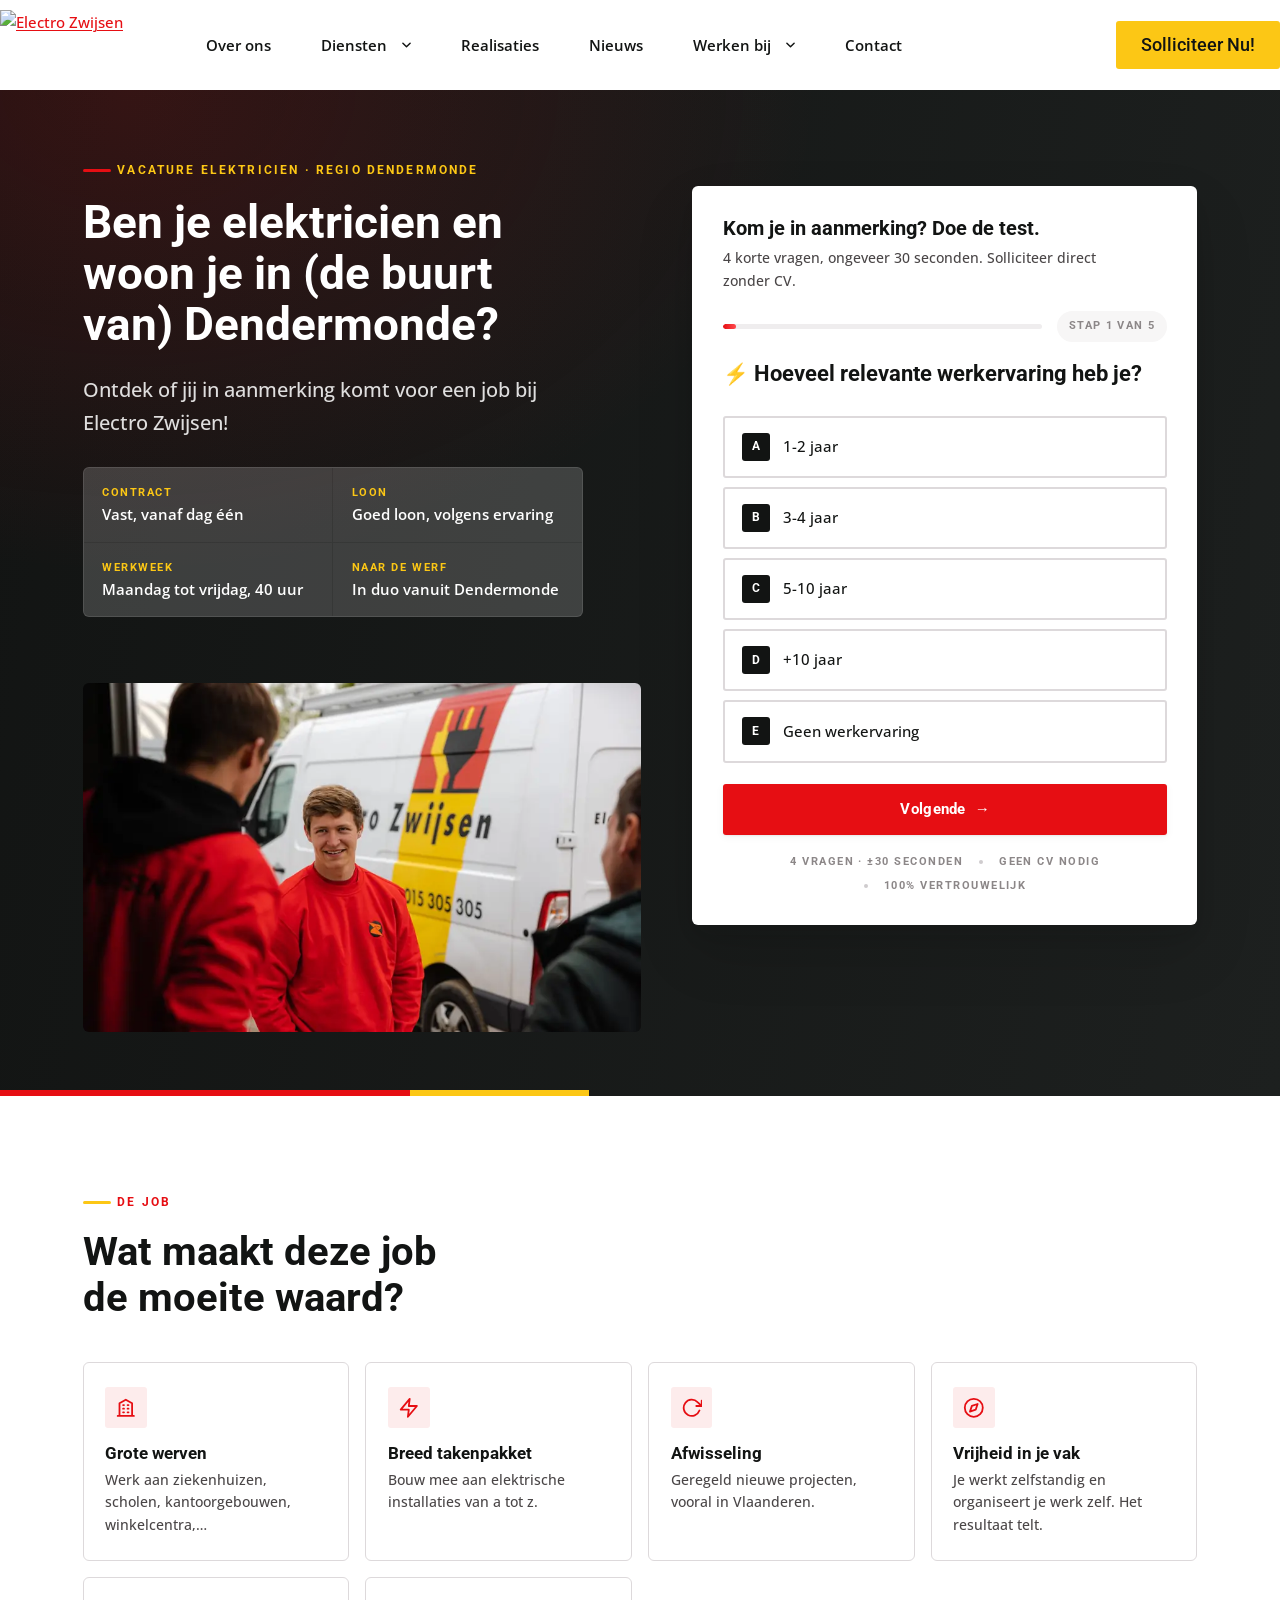
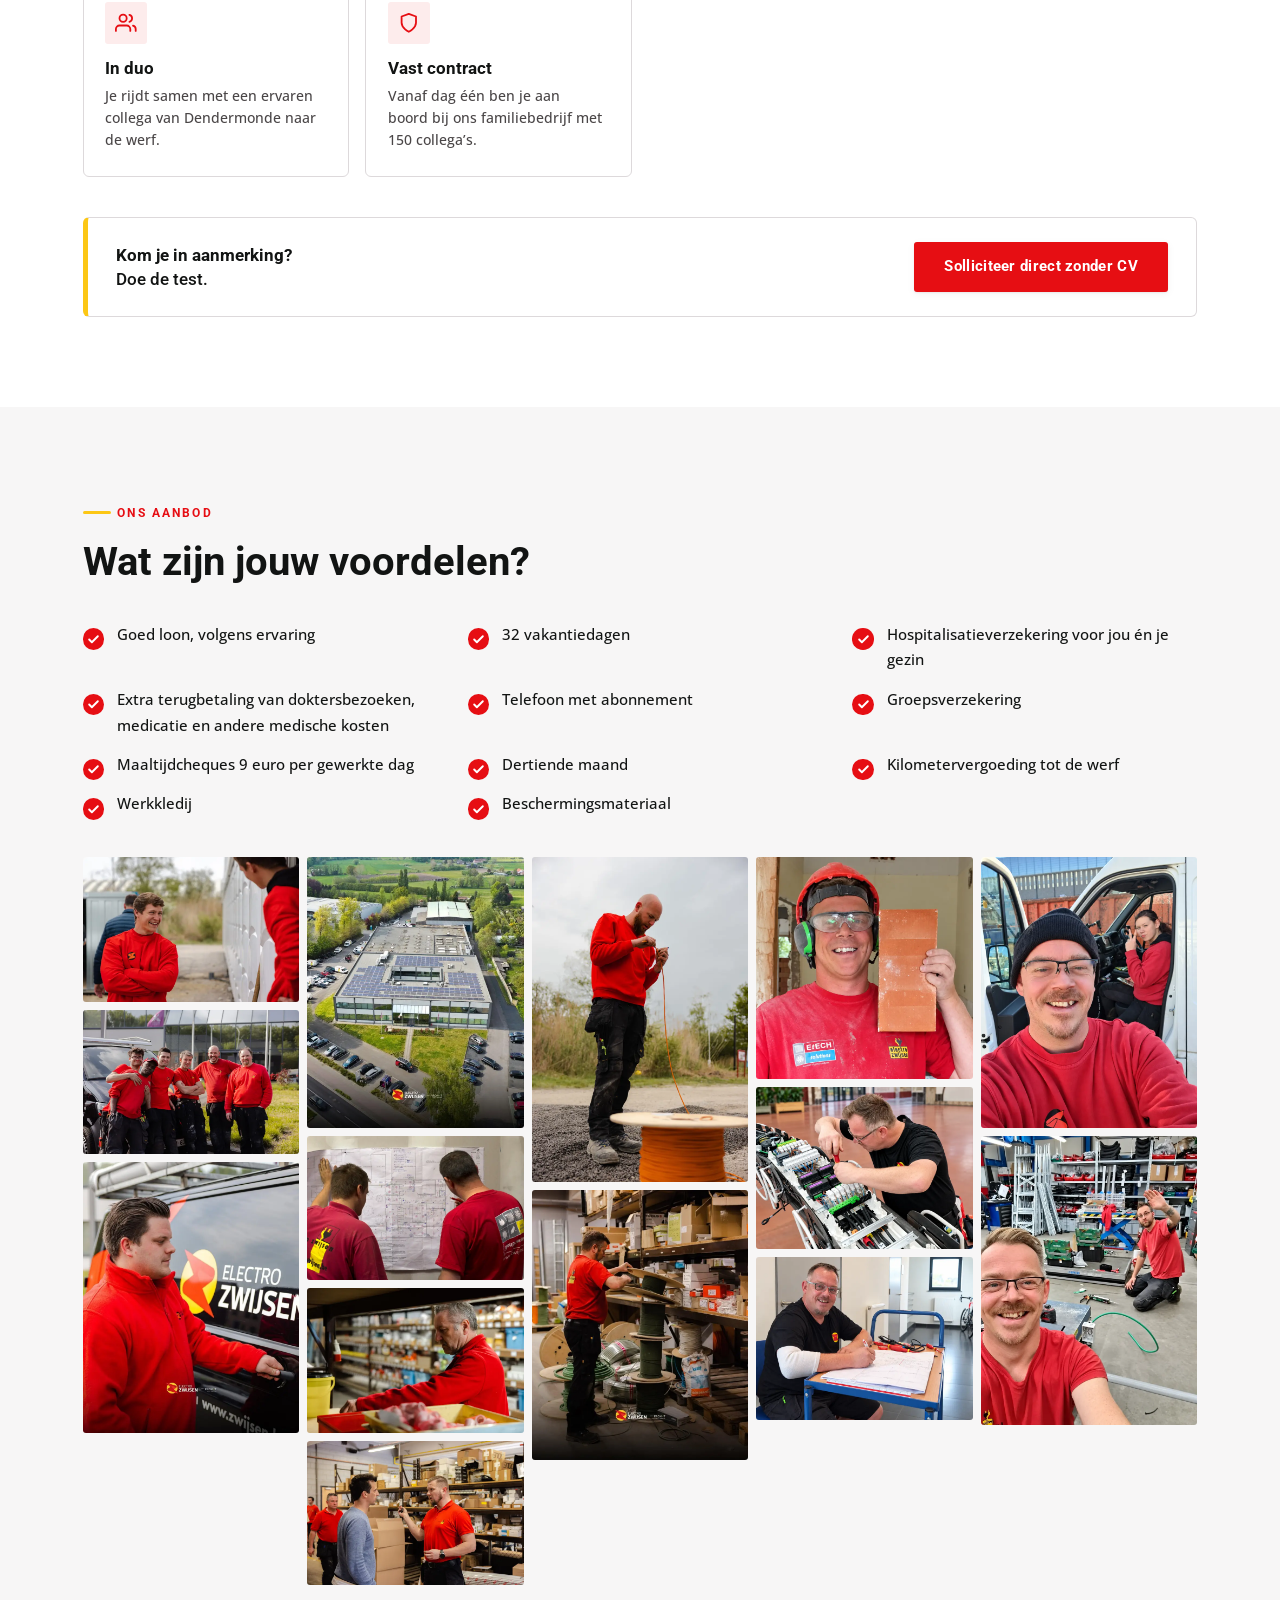
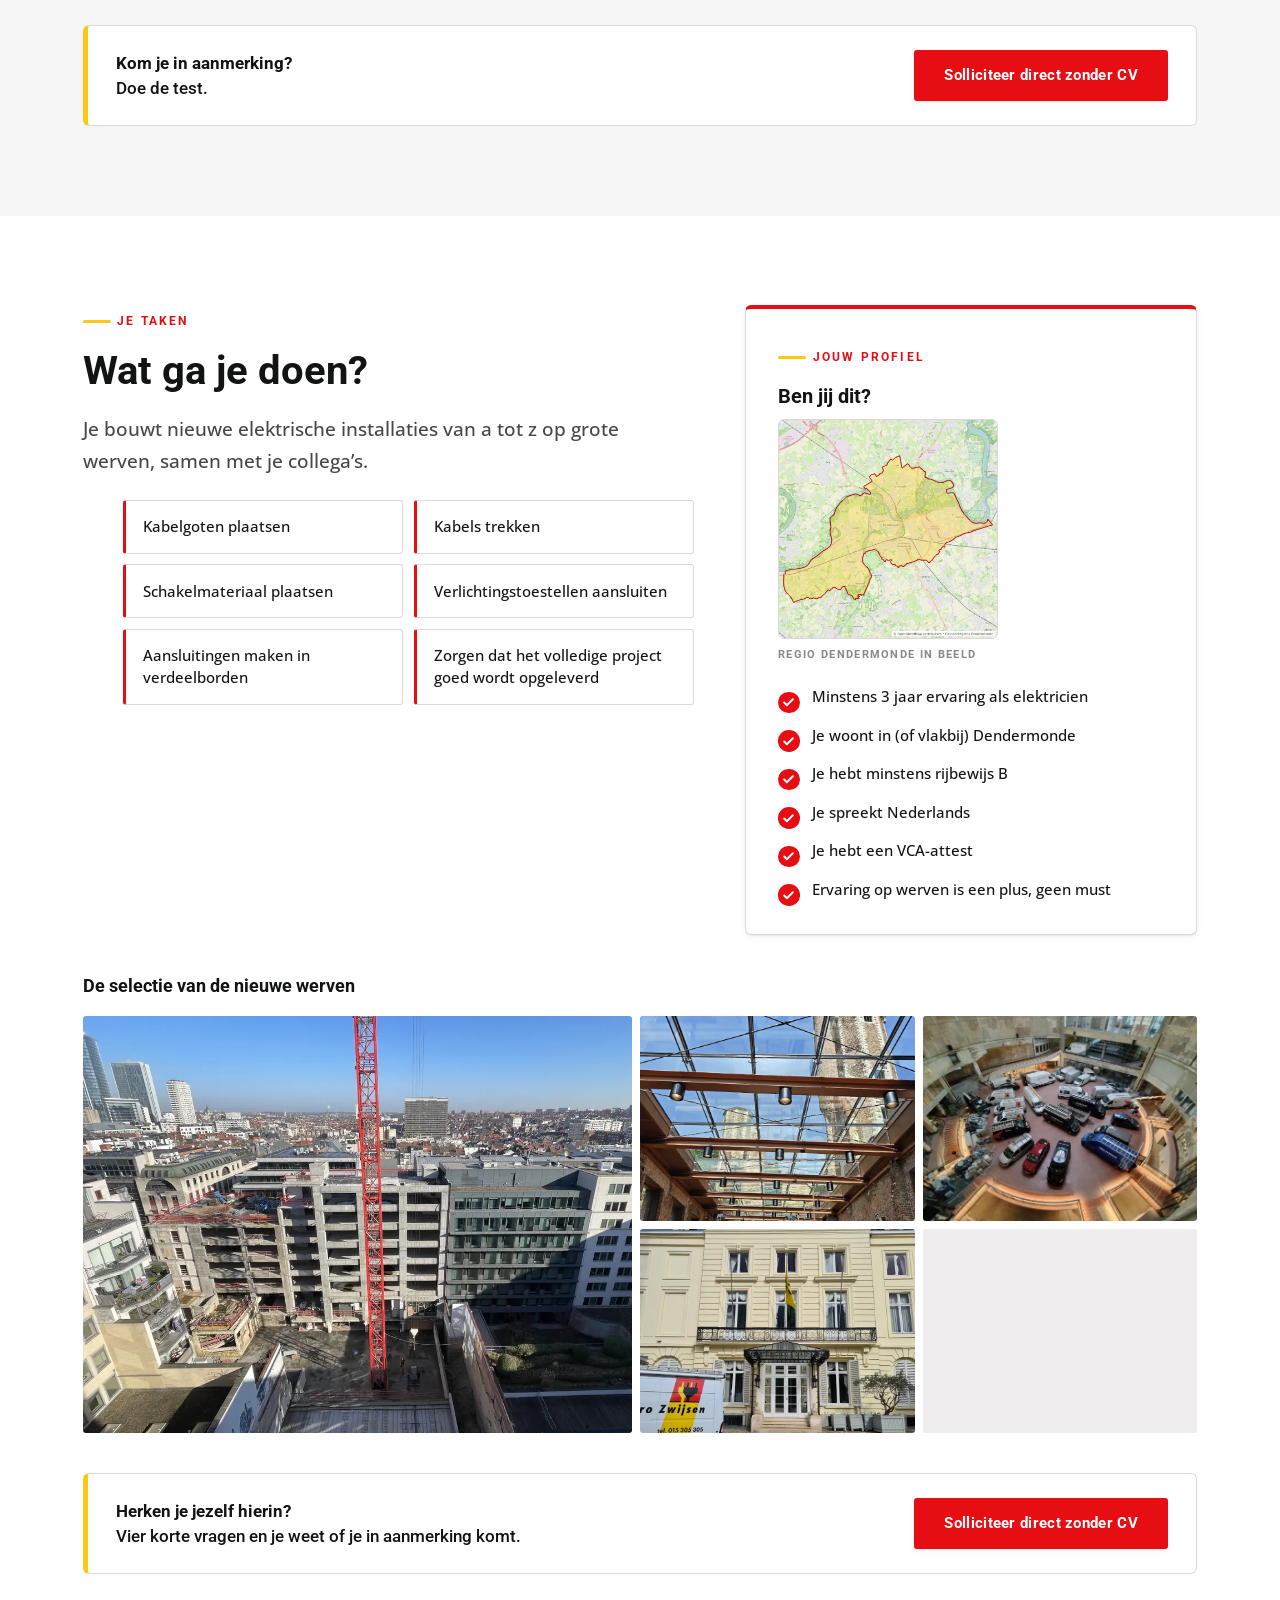
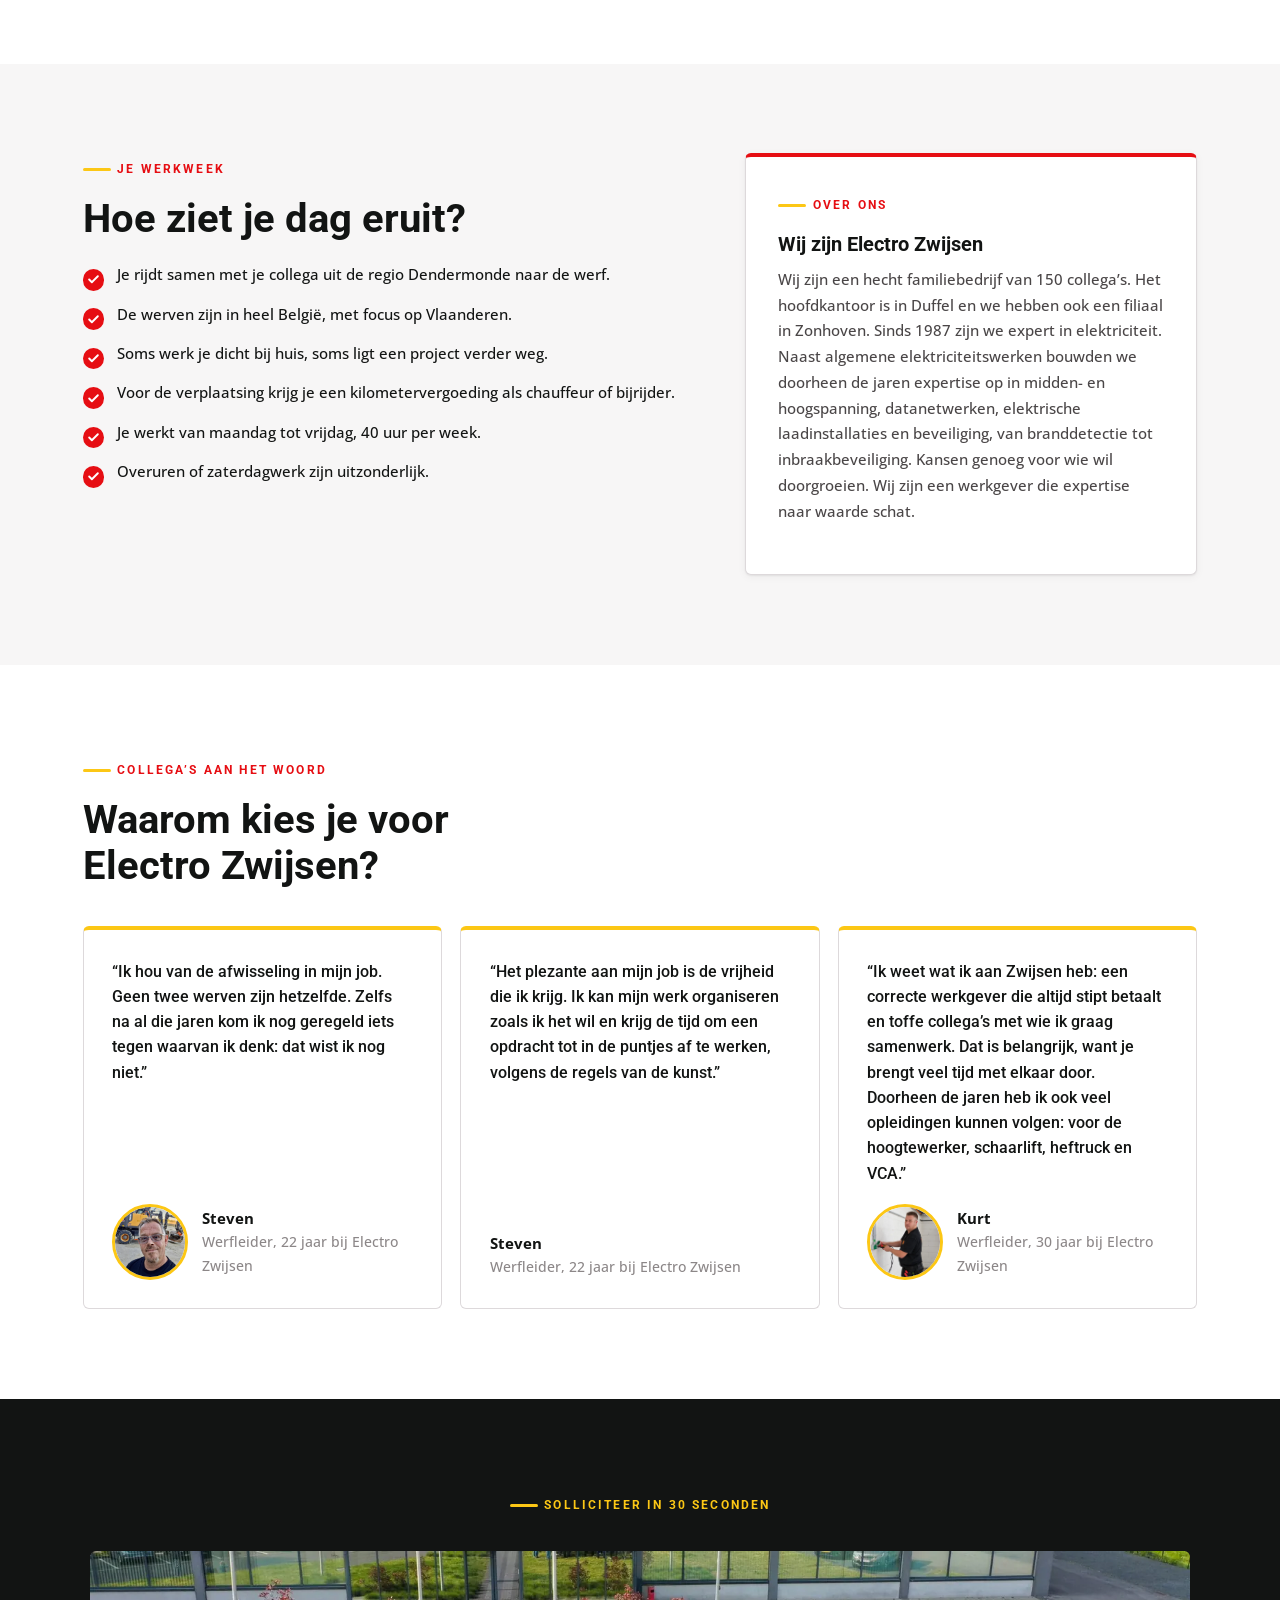
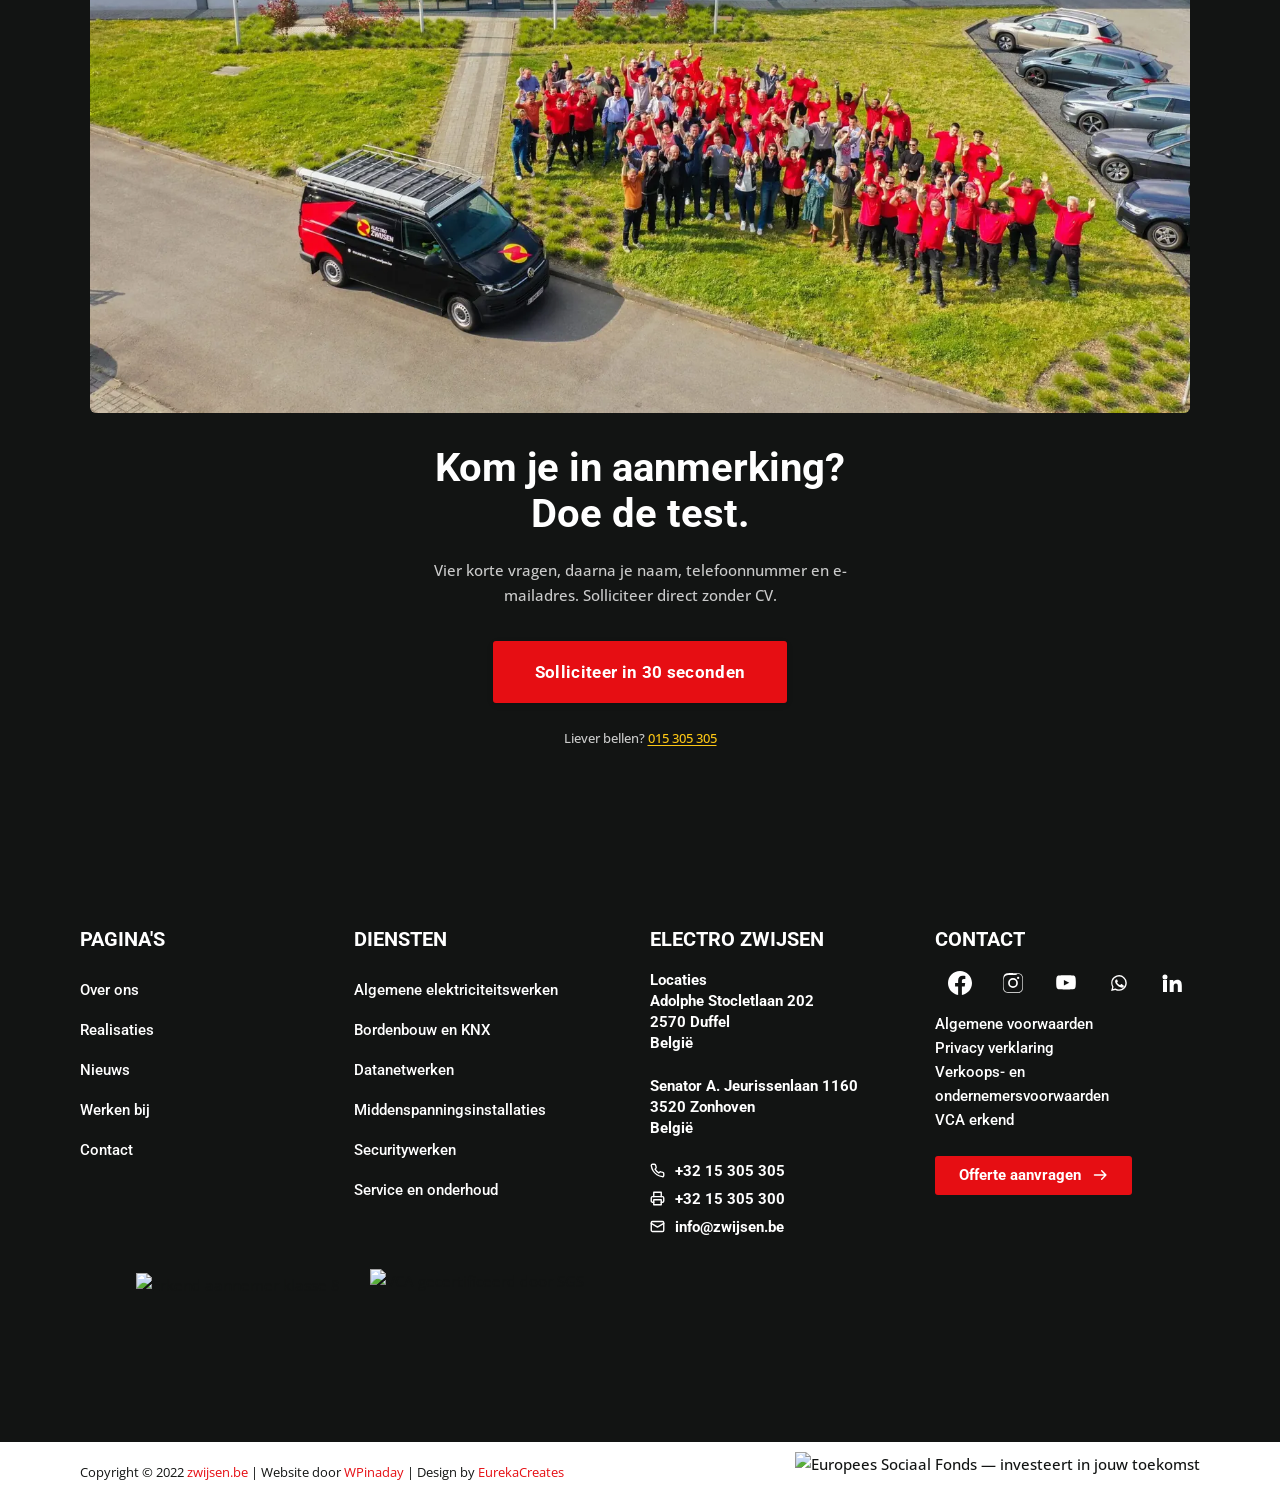
==== commit 7bb691c9: "Foto's uit het document van Jana in de vijf landingspagina's Hero, fotoband, werfgalerij, kaart regi" ====
--- a/1-vacature-plus.html
+++ b/1-vacature-plus.html
@@ -12,6 +12,7 @@
 <link href="https://fonts.googleapis.com/css2?family=Open+Sans:wght@400;500;600;700&family=Roboto:wght@400;500;700;900&display=swap" rel="stylesheet">
 <link rel="stylesheet" href="assets/zwijsen.css">
 <link rel="stylesheet" href="assets/apply-form.css">
+<link rel="stylesheet" href="assets/photos.css">
 <link rel="icon" href="https://zwijsen.be/wp-content/uploads/2022/05/cropped-PNG-LOGOTIPO-ELECTRO-ZWIJSEN-19-32x32.png">
 
 <!-- ==========================================================================
@@ -49,9 +50,9 @@
   content: "";
   position: absolute; inset: 0;
   background:
-    linear-gradient(100deg, rgba(18,20,19,.96) 0%, rgba(18,20,19,.86) 46%, rgba(18,20,19,.55) 100%),
-    url("https://zwijsen.be/wp-content/uploads/2022/01/electrical-measurements-with-multimeter-tester-scaled.jpg")
-    center 30% / cover no-repeat;
+    /* Stockfoto weg: de echte foto van Jana staat nu zichtbaar in de hero (.hero__photo). */
+    radial-gradient(90% 80% at 10% 0%, rgba(230,14,19,.16) 0%, transparent 60%),
+    linear-gradient(100deg, #121413 0%, #1d201f 100%);
 }
 /* Gele accentstreep, het tweede merkkleur van Zwijsen */
 .hero::after {
@@ -69,6 +70,12 @@
 @media (max-width: 940px) { .hero__inner { grid-template-columns: 1fr; } }
 
 .hero h1 { color: var(--zw-white); max-width: 15ch; }
+/* Foto van Jana onder de tekst; op mobiel komt hij na het formulier, zodat het formulier boven blijft. */
+.hero__inner { grid-template-areas: "text form" "photo form"; }
+.hero__text { grid-area: text; }
+.hero__photo { grid-area: photo; align-self: end; max-width: 560px; }
+.hero__form { grid-area: form; }
+@media (max-width: 940px) { .hero__inner { grid-template-areas: "text" "form" "photo"; } .hero__photo { max-width: none; } }
 .hero__sub {
   font-size: clamp(1.02rem, .96rem + .4vw, 1.25rem);
   line-height: 1.65; color: rgba(255,255,255,.86);
@@ -223,7 +230,7 @@
   <section class="hero" id="top">
     <div class="zw-container hero__inner">
 
-      <div class="zw-rise zw-rise-1">
+      <div class="hero__text zw-rise zw-rise-1">
         <span class="zw-eyebrow">Vacature elektricien · regio Dendermonde</span>
         <h1>Ben je elektricien en woon je in (de buurt van) Dendermonde?</h1>
         <p class="hero__sub">Ontdek of jij in aanmerking komt voor een job bij Electro Zwijsen!</p>
@@ -243,6 +250,10 @@
           <p>4 korte vragen, ongeveer 30 seconden. Solliciteer direct zonder CV.</p>
         </div>
         <div id="apply"></div>
+      </div>
+
+      <div class="hero__photo zp-hero-photo zw-rise zw-rise-3">
+        <picture class="zp-pic"><source type="image/webp" srcset="assets/img/jana/technieker-bij-bestelwagen-900.webp 900w, assets/img/jana/technieker-bij-bestelwagen.webp 1600w" sizes="(max-width: 940px) 100vw, 640px"><img src="assets/img/jana/technieker-bij-bestelwagen.jpg" srcset="assets/img/jana/technieker-bij-bestelwagen-900.jpg 900w, assets/img/jana/technieker-bij-bestelwagen.jpg 1600w" sizes="(max-width: 940px) 100vw, 640px" alt="Jonge technieker van Electro Zwijsen in rode werktrui lacht naar een collega, bij een witte Zwijsen-bestelwagen" width="1600" height="1068" decoding="async"></picture>
       </div>
 
     </div>
@@ -314,6 +325,26 @@
         <li>Werkkledij</li>
         <li>Beschermingsmateriaal</li>
       </ul>
+      <!-- Fotoband uit het document van Jana ("FOTOBAND/REEKS") -->
+      <div class="zp-band-wrap" style="margin-top:2.5rem;">
+      <div class="zp-band" aria-label="Foto's van collega's, het magazijn en het werk">
+        <picture class="zp-pic"><source type="image/webp" srcset="assets/img/jana/collega-lacht-op-de-werf.webp"><img src="assets/img/jana/collega-lacht-op-de-werf.jpg" alt="Lachende technieker in rode Zwijsen-trui met de armen gekruist, buiten op het terrein" width="800" height="534" loading="lazy" decoding="async"></picture>
+        <picture class="zp-pic"><source type="image/webp" srcset="assets/img/jana/ploeg-bij-de-bestelwagen.webp"><img src="assets/img/jana/ploeg-bij-de-bestelwagen.jpg" alt="Zes collega's in rode werkkledij poseren samen naast een bestelwagen" width="800" height="534" loading="lazy" decoding="async"></picture>
+        <picture class="zp-pic"><source type="image/webp" srcset="assets/img/jana/technieker-opent-bestelwagen.webp"><img src="assets/img/jana/technieker-opent-bestelwagen.jpg" alt="Technieker in rode trui opent de deur van een zwarte Electro Zwijsen-bestelwagen" width="800" height="1000" loading="lazy" decoding="async"></picture>
+        <picture class="zp-pic"><source type="image/webp" srcset="assets/img/jana/hoofdkantoor-luchtfoto.webp"><img src="assets/img/jana/hoofdkantoor-luchtfoto.jpg" alt="Luchtfoto van het hoofdkantoor van Electro Zwijsen, met zonnepanelen op het dak" width="800" height="1000" loading="lazy" decoding="async"></picture>
+        <picture class="zp-pic"><source type="image/webp" srcset="assets/img/jana/plannen-bekijken.webp"><img src="assets/img/jana/plannen-bekijken.jpg" alt="Twee elektriciens bekijken samen een elektrisch plan aan de muur" width="800" height="534" loading="lazy" decoding="async"></picture>
+        <picture class="zp-pic"><source type="image/webp" srcset="assets/img/jana/magazijn-materiaal-klaarzetten.webp"><img src="assets/img/jana/magazijn-materiaal-klaarzetten.jpg" alt="Collega zet materiaal klaar in het magazijn" width="800" height="534" loading="lazy" decoding="async"></picture>
+        <picture class="zp-pic"><source type="image/webp" srcset="assets/img/jana/magazijn-overleg.webp"><img src="assets/img/jana/magazijn-overleg.jpg" alt="Drie collega's overleggen tussen de rekken in het magazijn" width="800" height="534" loading="lazy" decoding="async"></picture>
+        <picture class="zp-pic"><source type="image/webp" srcset="assets/img/jana/kabelhaspel-buiten.webp"><img src="assets/img/jana/kabelhaspel-buiten.jpg" alt="Elektricien rolt kabel af van een oranje kabelhaspel" width="800" height="1199" loading="lazy" decoding="async"></picture>
+        <picture class="zp-pic"><source type="image/webp" srcset="assets/img/jana/kabelhaspels-magazijn.webp"><img src="assets/img/jana/kabelhaspels-magazijn.jpg" alt="Collega tussen de kabelhaspels in het magazijn" width="800" height="1000" loading="lazy" decoding="async"></picture>
+        <picture class="zp-pic"><source type="image/webp" srcset="assets/img/jana/selfie-helm-en-baksteen.webp"><img src="assets/img/jana/selfie-helm-en-baksteen.jpg" alt="Lachende elektricien met helm, veiligheidsbril en gehoorbescherming houdt een baksteen omhoog" width="800" height="819" loading="lazy" decoding="async"></picture>
+        <picture class="zp-pic"><source type="image/webp" srcset="assets/img/jana/verdeelbord-bekabelen.webp"><img src="assets/img/jana/verdeelbord-bekabelen.jpg" alt="Elektricien bekabelt een verdeelbord in de werkplaats" width="800" height="600" loading="lazy" decoding="async"></picture>
+        <picture class="zp-pic"><source type="image/webp" srcset="assets/img/jana/plannen-tekenen-werkplaats.webp"><img src="assets/img/jana/plannen-tekenen-werkplaats.jpg" alt="Lachende elektricien werkt plannen bij aan een tafel in de werkplaats" width="800" height="600" loading="lazy" decoding="async"></picture>
+        <picture class="zp-pic"><source type="image/webp" srcset="assets/img/jana/selfie-in-de-bestelwagen.webp"><img src="assets/img/jana/selfie-in-de-bestelwagen.jpg" alt="Selfie van een elektricien met muts bij de bestelwagen, een collega zit achter het stuur" width="800" height="1000" loading="lazy" decoding="async"></picture>
+        <picture class="zp-pic"><source type="image/webp" srcset="assets/img/jana/selfie-in-de-werkplaats.webp"><img src="assets/img/jana/selfie-in-de-werkplaats.jpg" alt="Selfie van een elektricien in de werkplaats, een collega zwaait op de achtergrond" width="800" height="1067" loading="lazy" decoding="async"></picture>
+      </div>
+      <p class="zp-swipe-hint">Veeg opzij voor meer foto’s →</p>
+      </div>
       <div class="cta-inline">
         <p><strong>Kom je in aanmerking?</strong> Doe de test.</p>
         <a class="zw-btn" href="#solliciteer">Solliciteer direct zonder CV</a>
@@ -341,7 +372,8 @@
       <aside class="zw-card zw-card--accent">
         <span class="zw-eyebrow">Jouw profiel</span>
         <h3 style="font-size:1.25rem;font-weight:700;">Ben jij dit?</h3>
-        <ul class="zw-checks" style="font-size:14.5px;">
+        <div class="zp-region-c"><div class="zp-region">
+          <ul class="zw-checks" style="font-size:14.5px;">
           <li>Minstens 3 jaar ervaring als elektricien</li>
           <li>Je woont in (of vlakbij) Dendermonde</li>
           <li>Je hebt minstens rijbewijs B</li>
@@ -349,10 +381,26 @@
           <li>Je hebt een VCA-attest</li>
           <li>Ervaring op werven is een plus, geen must</li>
         </ul>
+          <figure class="zp-map">
+            <picture class="zp-pic"><source type="image/webp" srcset="assets/img/jana/kaart-regio-dendermonde.webp"><img src="assets/img/jana/kaart-regio-dendermonde.jpg" alt="Kaart van Dendermonde en omgeving, met de gemeentegrens in het geel aangeduid" width="800" height="800" loading="lazy" decoding="async"></picture>
+            <figcaption>Regio Dendermonde in beeld</figcaption>
+          </figure>
+        </div></div>
       </aside>
     </div>
 
     <div class="zw-container">
+      <!-- "De selectie van de nieuwe werven" uit het document van Jana -->
+      <div class="zp-werven-wrap">
+        <div class="zp-head"><h3>De selectie van de nieuwe werven</h3></div>
+        <div class="zp-werven">
+          <picture class="zp-pic"><source type="image/webp" srcset="assets/img/jana/werf-brussel-hoogbouw-kraan.webp"><img src="assets/img/jana/werf-brussel-hoogbouw-kraan.jpg" alt="Grote werf in de stad van bovenaf gezien, met een rode torenkraan tussen de hoogbouw" width="1200" height="751" loading="lazy" decoding="async"></picture>
+          <picture class="zp-pic"><source type="image/webp" srcset="assets/img/jana/werf-glazen-dak-toren.webp"><img src="assets/img/jana/werf-glazen-dak-toren.jpg" alt="Nieuw glazen dak boven een oud bakstenen gebouw, met een toren erachter" width="800" height="1070" loading="lazy" decoding="async"></picture>
+          <picture class="zp-pic"><source type="image/webp" srcset="assets/img/jana/werf-ronde-hal-bestelwagens.webp"><img src="assets/img/jana/werf-ronde-hal-bestelwagens.jpg" alt="Bestelwagens en auto's in een grote ronde hal op een werf" width="1200" height="890" loading="lazy" decoding="async"></picture>
+          <picture class="zp-pic"><source type="image/webp" srcset="assets/img/jana/werf-klassieke-gevel.webp"><img src="assets/img/jana/werf-klassieke-gevel.jpg" alt="Zwijsen-bestelwagen voor een klassiek herenhuis op een werf" width="800" height="1067" loading="lazy" decoding="async"></picture>
+          <picture class="zp-pic"><source type="image/webp" srcset="assets/img/jana/werf-gang-paarse-verlichting.webp"><img src="assets/img/jana/werf-gang-paarse-verlichting.jpg" alt="Afgewerkte gang met paarse en blauwe ledverlichting" width="1200" height="675" loading="lazy" decoding="async"></picture>
+        </div>
+      </div>
       <div class="cta-inline">
         <p><strong>Herken je jezelf hierin?</strong> Vier korte vragen en je weet of je in aanmerking komt.</p>
         <a class="zw-btn" href="#solliciteer">Solliciteer direct zonder CV</a>
@@ -401,7 +449,7 @@
         <figure class="zw-quote">
           <blockquote>“Ik hou van de afwisseling in mijn job. Geen twee werven zijn hetzelfde.
             Zelfs na al die jaren kom ik nog geregeld iets tegen waarvan ik denk: dat wist ik nog niet.”</blockquote>
-          <figcaption><strong>Steven</strong>Werfleider, 22 jaar bij Electro Zwijsen</figcaption>
+          <figcaption class="zp-who"><picture class="zp-pic"><source type="image/webp" srcset="assets/img/jana/steven-werfleider.webp"><img src="assets/img/jana/steven-werfleider.jpg" alt="Steven, werfleider bij Electro Zwijsen, op een werf met graafmachines achter hem" width="800" height="783" loading="lazy" decoding="async" class="zp-steven"></picture><span><strong>Steven</strong>Werfleider, 22 jaar bij Electro Zwijsen</span></figcaption>
         </figure>
         <!-- OPEN VRAAG KLANT: in de copy van Jana staat dit tweede citaat OOK op naam van
              "Werfleider Steven, 22 jaar bij Electro Zwijsen" — vermoedelijk een kopieerfout.
@@ -417,7 +465,7 @@
             en toffe collega’s met wie ik graag samenwerk. Dat is belangrijk, want je brengt veel tijd
             met elkaar door. Doorheen de jaren heb ik ook veel opleidingen kunnen volgen: voor de
             hoogtewerker, schaarlift, heftruck en VCA.”</blockquote>
-          <figcaption><strong>Kurt</strong>Werfleider, 30 jaar bij Electro Zwijsen</figcaption>
+          <figcaption class="zp-who"><picture class="zp-pic"><source type="image/webp" srcset="assets/img/jana/kurt-werfleider.webp"><img src="assets/img/jana/kurt-werfleider.jpg" alt="Kurt, werfleider bij Electro Zwijsen, aan het werk aan een stopcontact" width="800" height="600" loading="lazy" decoding="async" class="zp-kurt"></picture><span><strong>Kurt</strong>Werfleider, 30 jaar bij Electro Zwijsen</span></figcaption>
         </figure>
       </div>
     </div>
@@ -427,6 +475,8 @@
   <section class="zw-section finale">
     <div class="zw-container">
       <span class="zw-eyebrow" style="justify-content:center;color:var(--zw-yellow);">Solliciteer in 30 seconden</span>
+      <!-- Groepsfoto bij "Solliciteer in 30 seconden", zoals in het document van Jana -->
+      <picture class="zp-pic zp-group" style="margin:1.25rem auto 2rem;"><source type="image/webp" srcset="assets/img/jana/ploeg-electro-zwijsen-luchtfoto-900.webp 900w, assets/img/jana/ploeg-electro-zwijsen-luchtfoto.webp 1600w" sizes="(max-width: 700px) 100vw, 1100px"><img src="assets/img/jana/ploeg-electro-zwijsen-luchtfoto.jpg" srcset="assets/img/jana/ploeg-electro-zwijsen-luchtfoto-900.jpg 900w, assets/img/jana/ploeg-electro-zwijsen-luchtfoto.jpg 1600w" sizes="(max-width: 700px) 100vw, 1100px" alt="Luchtfoto van de hele ploeg van Electro Zwijsen die zwaait vanop het grasveld voor het hoofdkantoor, met een zwarte bestelwagen ervoor" width="1600" height="671" loading="lazy" decoding="async"></picture>
       <h2>Kom je in aanmerking? Doe de test.</h2>
       <p style="margin-bottom:2rem;">
         Vier korte vragen, daarna je naam, telefoonnummer en e-mailadres. Solliciteer direct zonder CV.
--- a/assets/photos.css
+++ b/assets/photos.css
@@ -0,0 +1,103 @@
+/* ==========================================================================
+   Foto's uit het document van Jana (28 okt 2026) — gedeeld door de vijf voorstellen.
+   Bestanden: assets/img/jana/ (WebP + JPEG-terugval). Herkomst per foto:
+   copy/VERSLAG-fotos-2026-10-28.md.
+   ========================================================================== */
+
+.zp-pic { display: block; }
+.zp-pic img { display: block; width: 100%; height: auto; }
+
+/* --- Sectietitel boven een fotoblok -------------------------------------- */
+.zp-head { display: flex; flex-wrap: wrap; align-items: baseline; justify-content: space-between; gap: .5rem 1.5rem; margin-bottom: 1.1rem; }
+.zp-head h3 { font-size: 1.15rem; font-weight: 700; margin: 0; }
+.zp-head p { margin: 0; font-size: 14px; color: var(--zw-grey-500); }
+
+/* --- Fotoband: metselwerk op groot scherm, veegstrook op mobiel ---------- */
+.zp-band { columns: 5 200px; column-gap: 8px; }
+.zp-band .zp-pic { break-inside: avoid; margin-bottom: 8px; }
+.zp-band img { border-radius: var(--zw-radius); background: var(--zw-grey-100); }
+
+@media (max-width: 700px) {
+  .zp-band {
+    columns: auto;
+    display: flex; gap: 8px;
+    overflow-x: auto; overscroll-behavior-x: contain;
+    scroll-snap-type: x mandatory;
+    margin-inline: calc(-1 * var(--zp-bleed, var(--zw-gutter, 20px)));
+    padding: 0 var(--zp-bleed, var(--zw-gutter, 20px)) 6px;
+    scrollbar-width: thin;
+  }
+  .zp-band .zp-pic { flex: 0 0 auto; margin: 0; scroll-snap-align: start; }
+  .zp-band img { height: 240px; width: auto; max-width: none; }
+}
+.zp-swipe-hint { display: none; margin: .5rem 0 0; font-size: 12.5px; color: var(--zw-grey-500); }
+@media (max-width: 700px) { .zp-swipe-hint { display: block; } }
+
+/* --- "De selectie van de nieuwe werven": kleine galerij ------------------- */
+.zp-werven {
+  display: grid; gap: 8px;
+  grid-template-columns: 2fr 1fr 1fr;
+  grid-template-rows: repeat(2, clamp(150px, 16vw, 230px));
+}
+.zp-werven .zp-pic:first-child { grid-row: span 2; }
+.zp-werven .zp-pic, .zp-werven picture, .zp-werven img { height: 100%; }
+.zp-werven img { object-fit: cover; border-radius: var(--zw-radius); background: var(--zw-grey-100); }
+@media (max-width: 700px) {
+  .zp-werven { grid-template-columns: 1fr 1fr; grid-template-rows: 190px repeat(2, 130px); }
+  .zp-werven .zp-pic:first-child { grid-row: auto; grid-column: span 2; }
+}
+.zp-werven-wrap { margin-top: 2.5rem; }
+.zp-werven-wrap .zp-cta { margin-top: 1.25rem; }
+
+/* --- "Regio Dendermonde in beeld" naast "Ben jij dit?" -------------------- */
+.zp-region { display: grid; gap: 1.25rem 2rem; grid-template-columns: minmax(0, 1fr) clamp(170px, 30%, 250px); align-items: start; }
+
+.zp-map { margin: 0; }
+.zp-map img { border-radius: var(--zw-radius-card); border: 1px solid var(--zw-line); background: var(--zw-grey-100); }
+.zp-map figcaption {
+  margin-top: .45rem; font-family: var(--zw-font-head);
+  font-size: 11px; font-weight: 700; letter-spacing: .12em; text-transform: uppercase; color: var(--zw-grey-500);
+}
+@media (max-width: 560px) { .zp-map { max-width: 240px; } }
+
+/* --- Portret bij een getuigenis ------------------------------------------ */
+.zw-quote figcaption.zp-who { display: flex; align-items: center; gap: .85rem; }
+.zp-who .zp-pic { flex: 0 0 auto; width: 76px; height: 76px; }
+.zp-who img { width: 76px; height: 76px; object-fit: cover; border-radius: 50%; border: 3px solid var(--zw-yellow); }
+.zp-who img.zp-kurt { object-position: 62% 30%; }
+.zp-who img.zp-steven { object-position: 50% 45%; }
+
+/* --- Groepsfoto bij "Solliciteer in 30 seconden" -------------------------- */
+.zp-group { margin: 0 auto; max-width: 1100px; }
+.zp-group img { border-radius: var(--zw-radius-card); aspect-ratio: 1600 / 671; object-fit: cover; }
+@media (max-width: 700px) { .zp-group img { aspect-ratio: 4 / 3; object-position: 55% 50%; } }
+
+/* --- Herofoto als zichtbaar beeld (voorstellen 1, 2 en 4) ----------------- */
+.zp-hero-photo img {
+  border-radius: var(--zw-radius-card);
+  aspect-ratio: 16 / 10; object-fit: cover; object-position: 72% 40%;
+}
+
+/* --- Voorstel 5 (één kolom): altijd een veegstrook, en een kleinere galerij */
+.zp-band.zp-band--strip {
+  columns: auto;
+  display: flex; gap: 8px;
+  overflow-x: auto; overscroll-behavior-x: contain;
+  scroll-snap-type: x mandatory;
+  margin-inline: calc(-1 * var(--zp-bleed, var(--zw-gutter, 20px)));
+  padding: 0 var(--zp-bleed, var(--zw-gutter, 20px)) 6px;
+  scrollbar-width: thin;
+}
+.zp-band--strip .zp-pic { flex: 0 0 auto; margin: 0; scroll-snap-align: start; }
+.zp-band--strip img { height: 240px; width: auto; max-width: none; }
+.zp-band--strip + .zp-swipe-hint { display: block; }
+.zp-werven.zp-werven--3 { grid-template-columns: 1fr 1fr; grid-template-rows: 200px 140px; }
+.zp-werven.zp-werven--3 .zp-pic:first-child { grid-row: auto; grid-column: span 2; }
+
+/* "Ben jij dit?" in een smalle kolom (bv. de profielkaart van voorstel 1):
+   kaart boven de lijst, zoals in het document van Jana. */
+.zp-region-c { container-type: inline-size; }
+@container (max-width: 520px) {
+  .zp-region { grid-template-columns: 1fr; }
+  .zp-region .zp-map { order: -1; max-width: 220px; }
+}
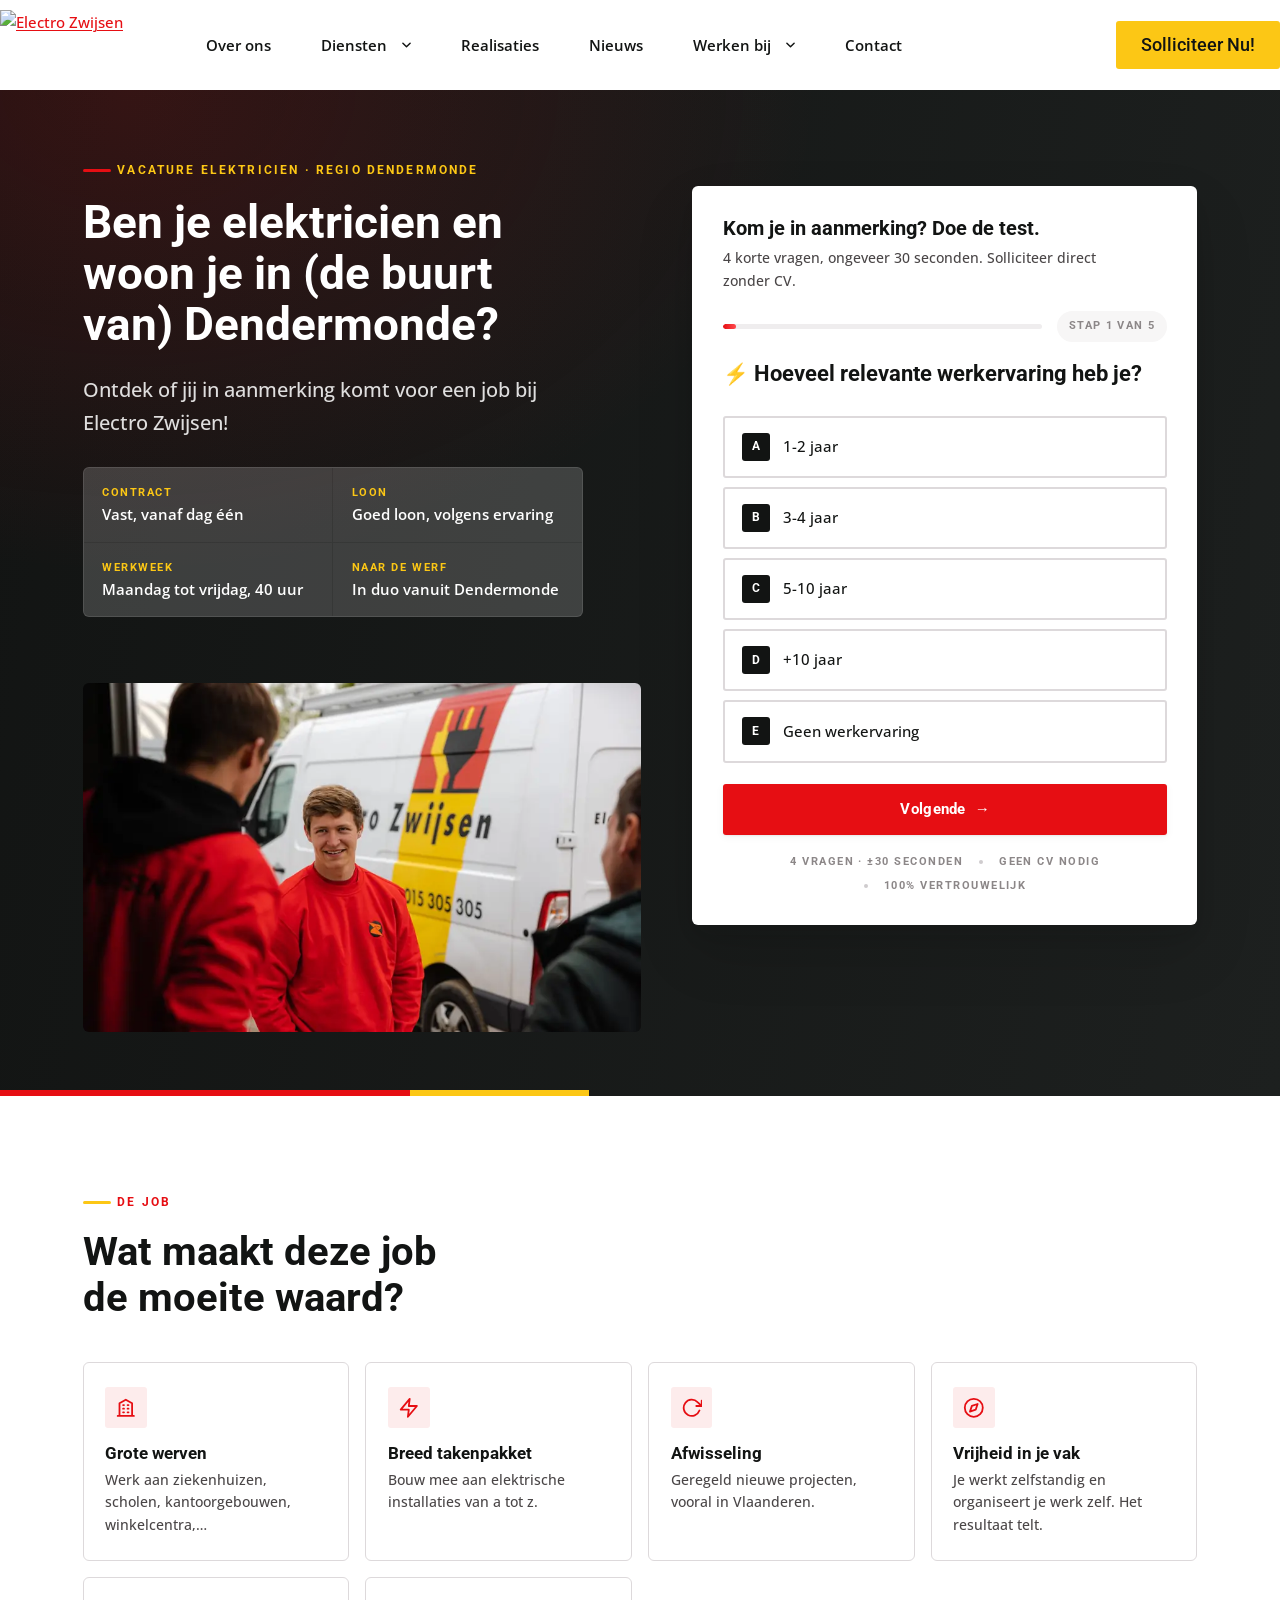
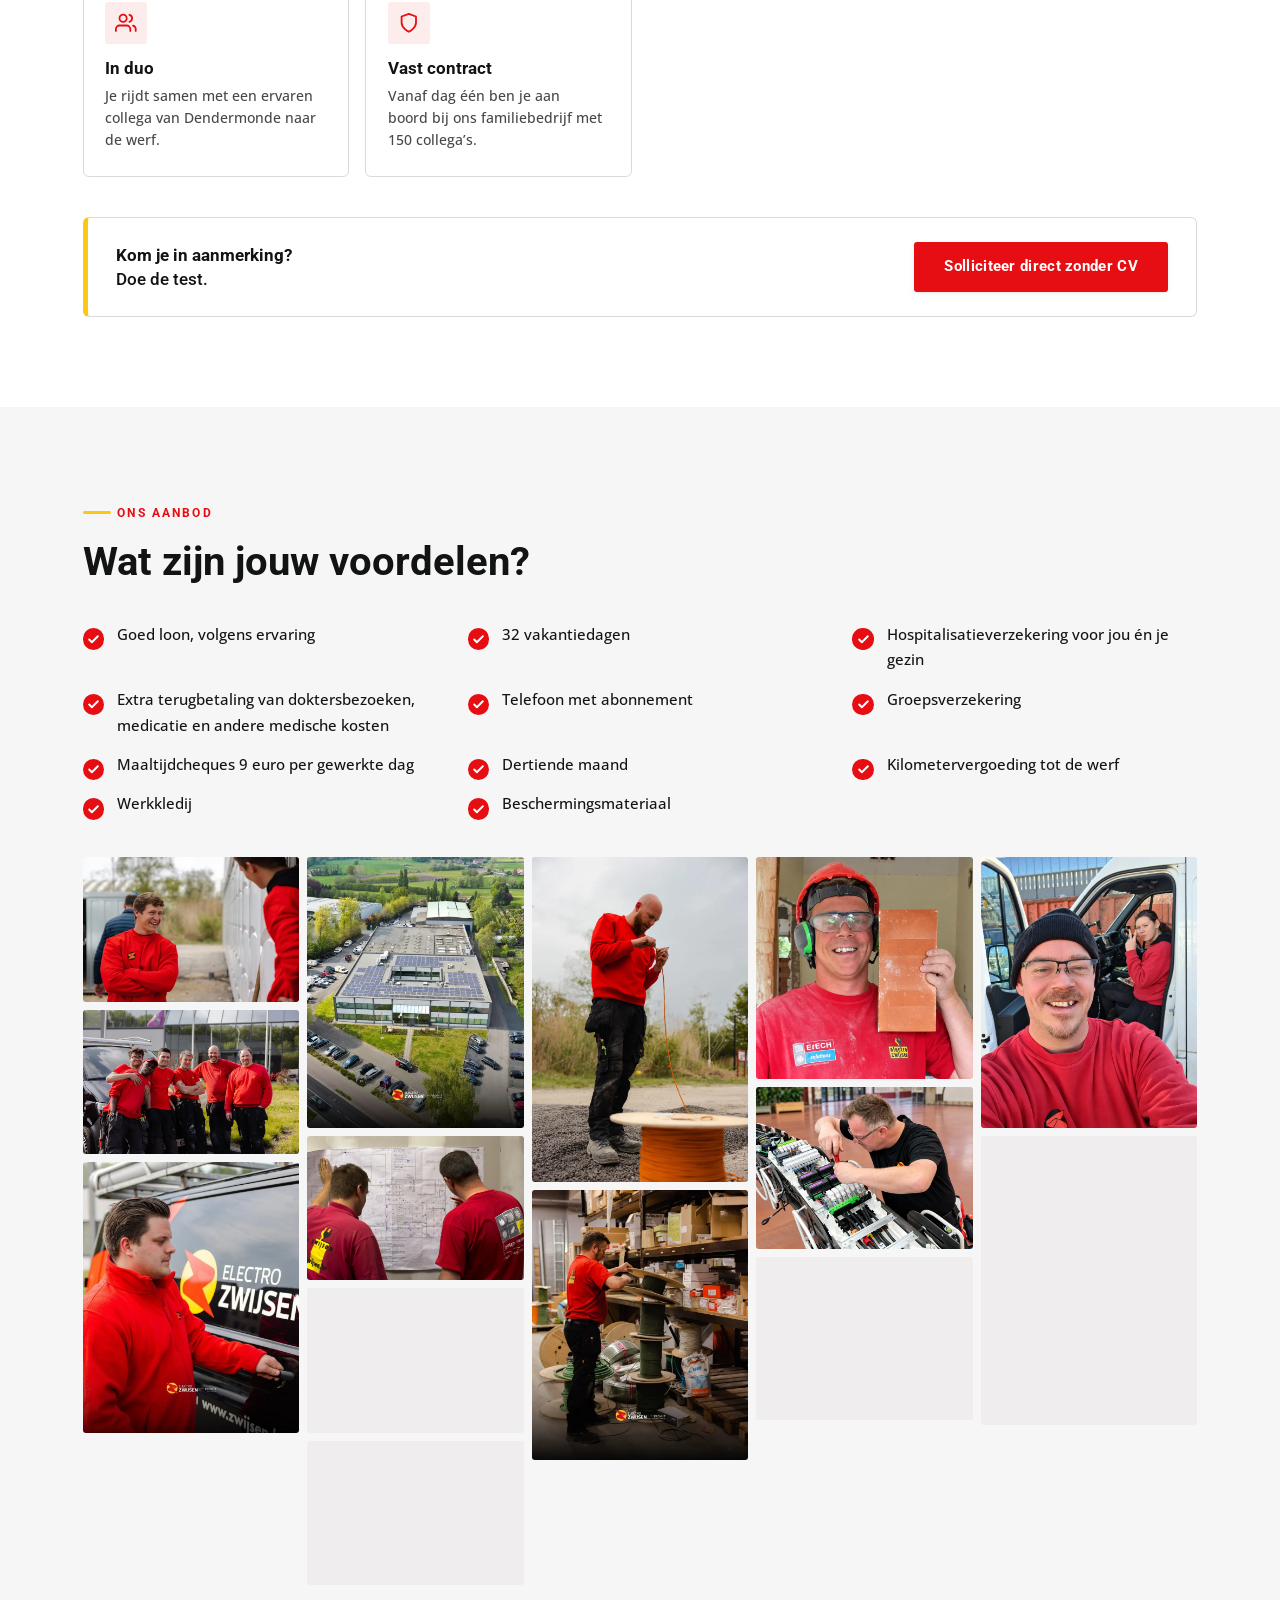
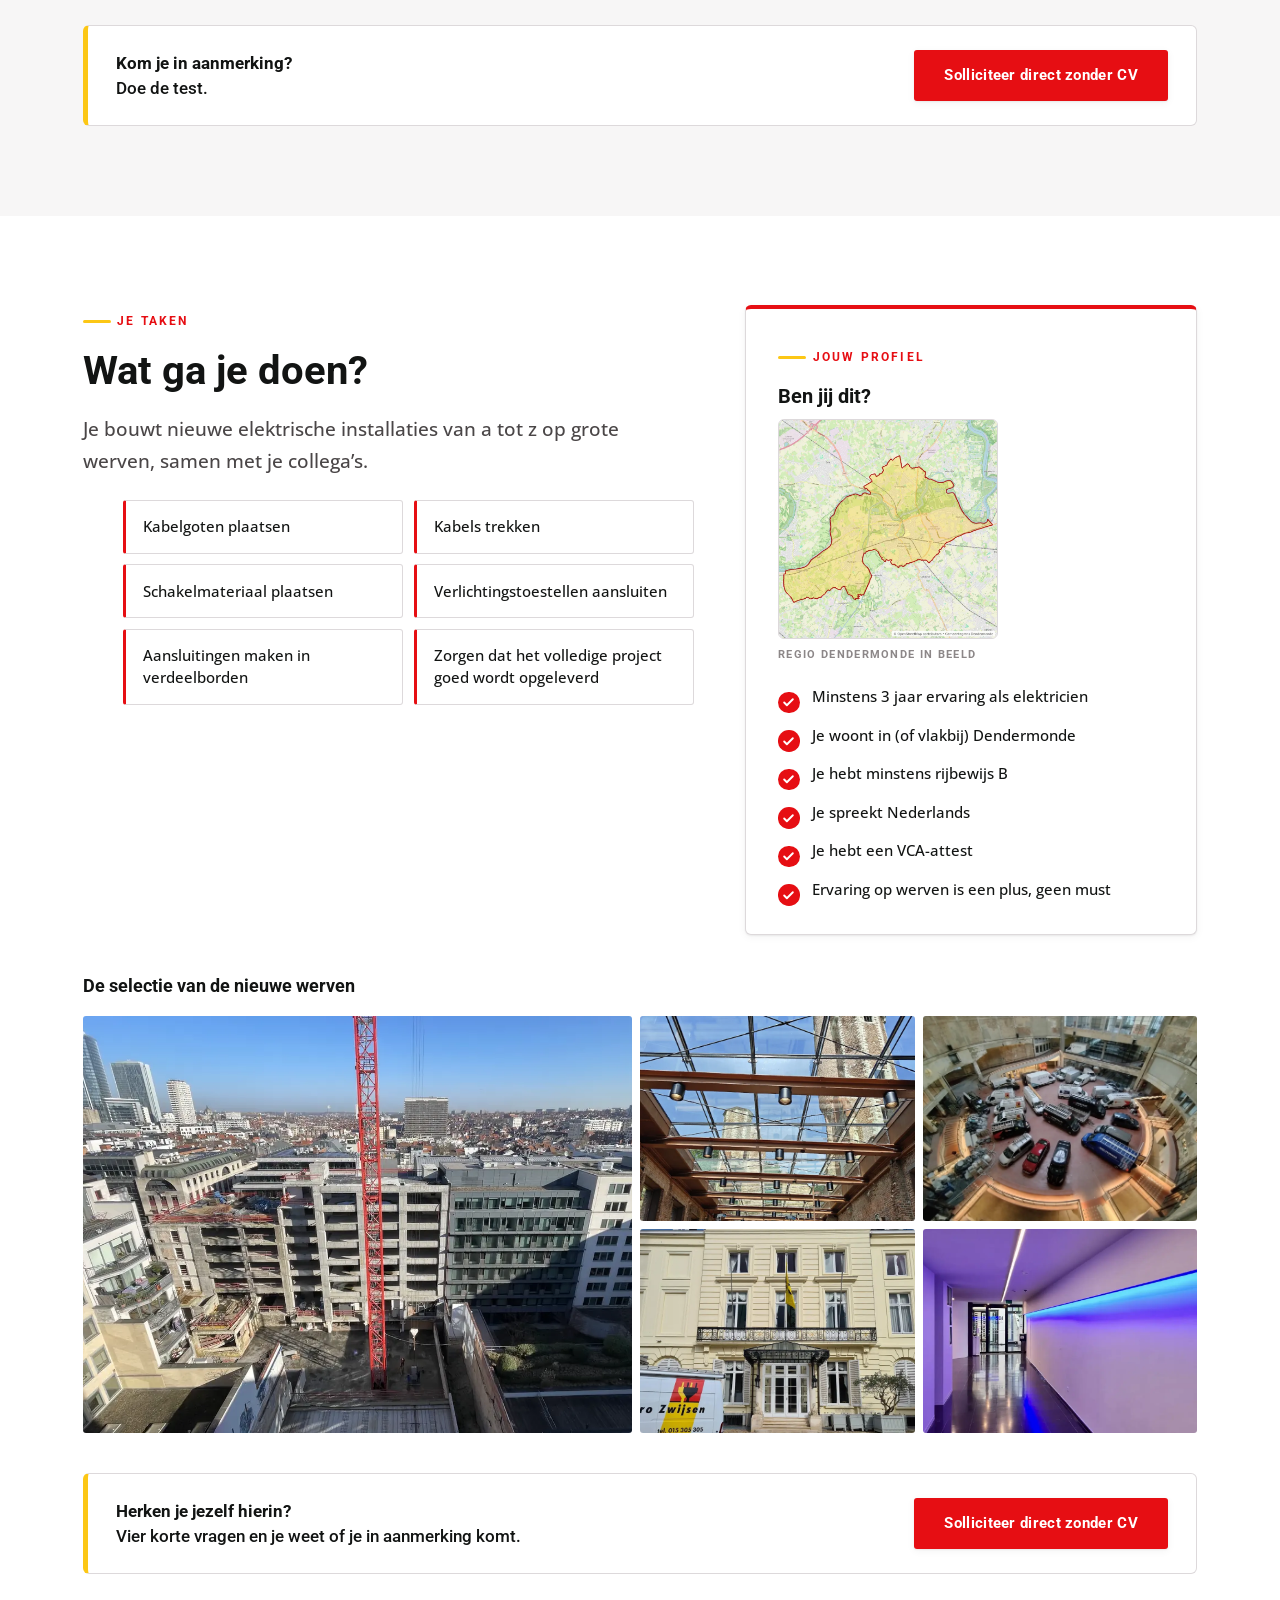
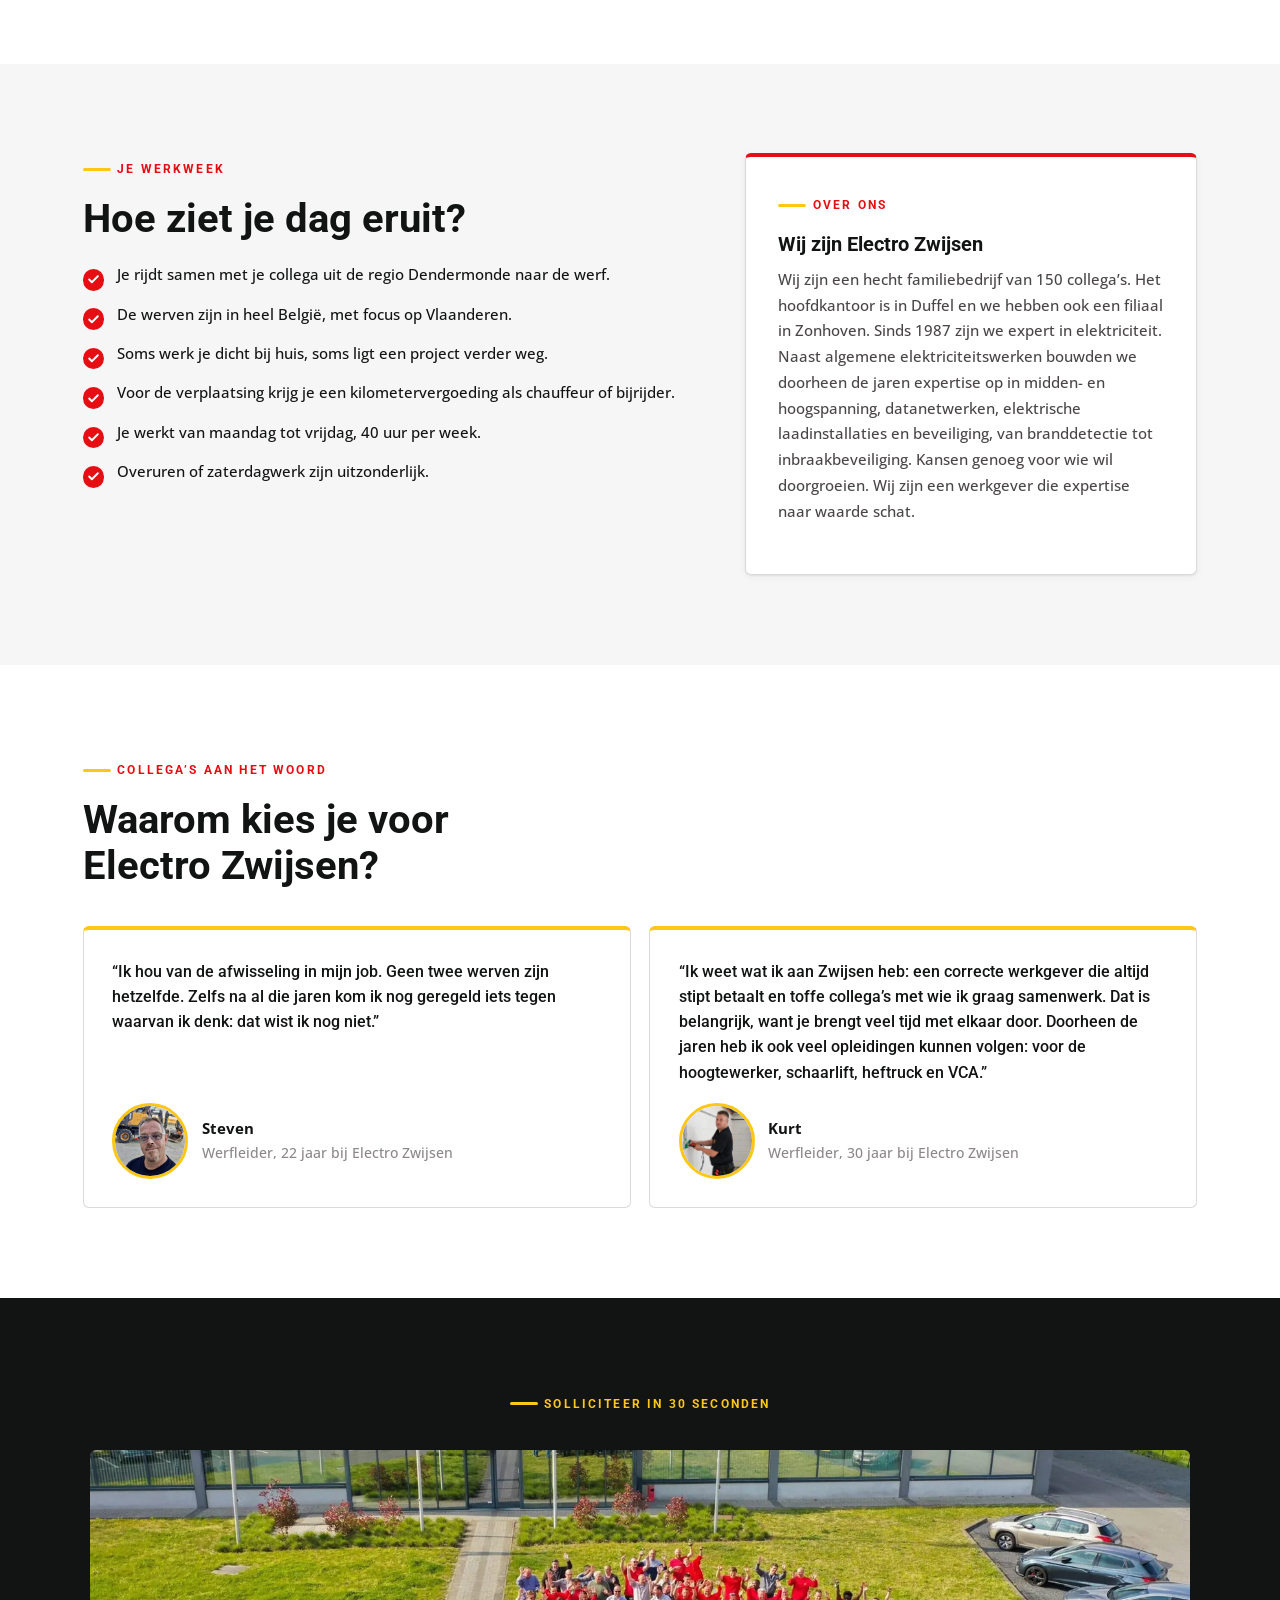
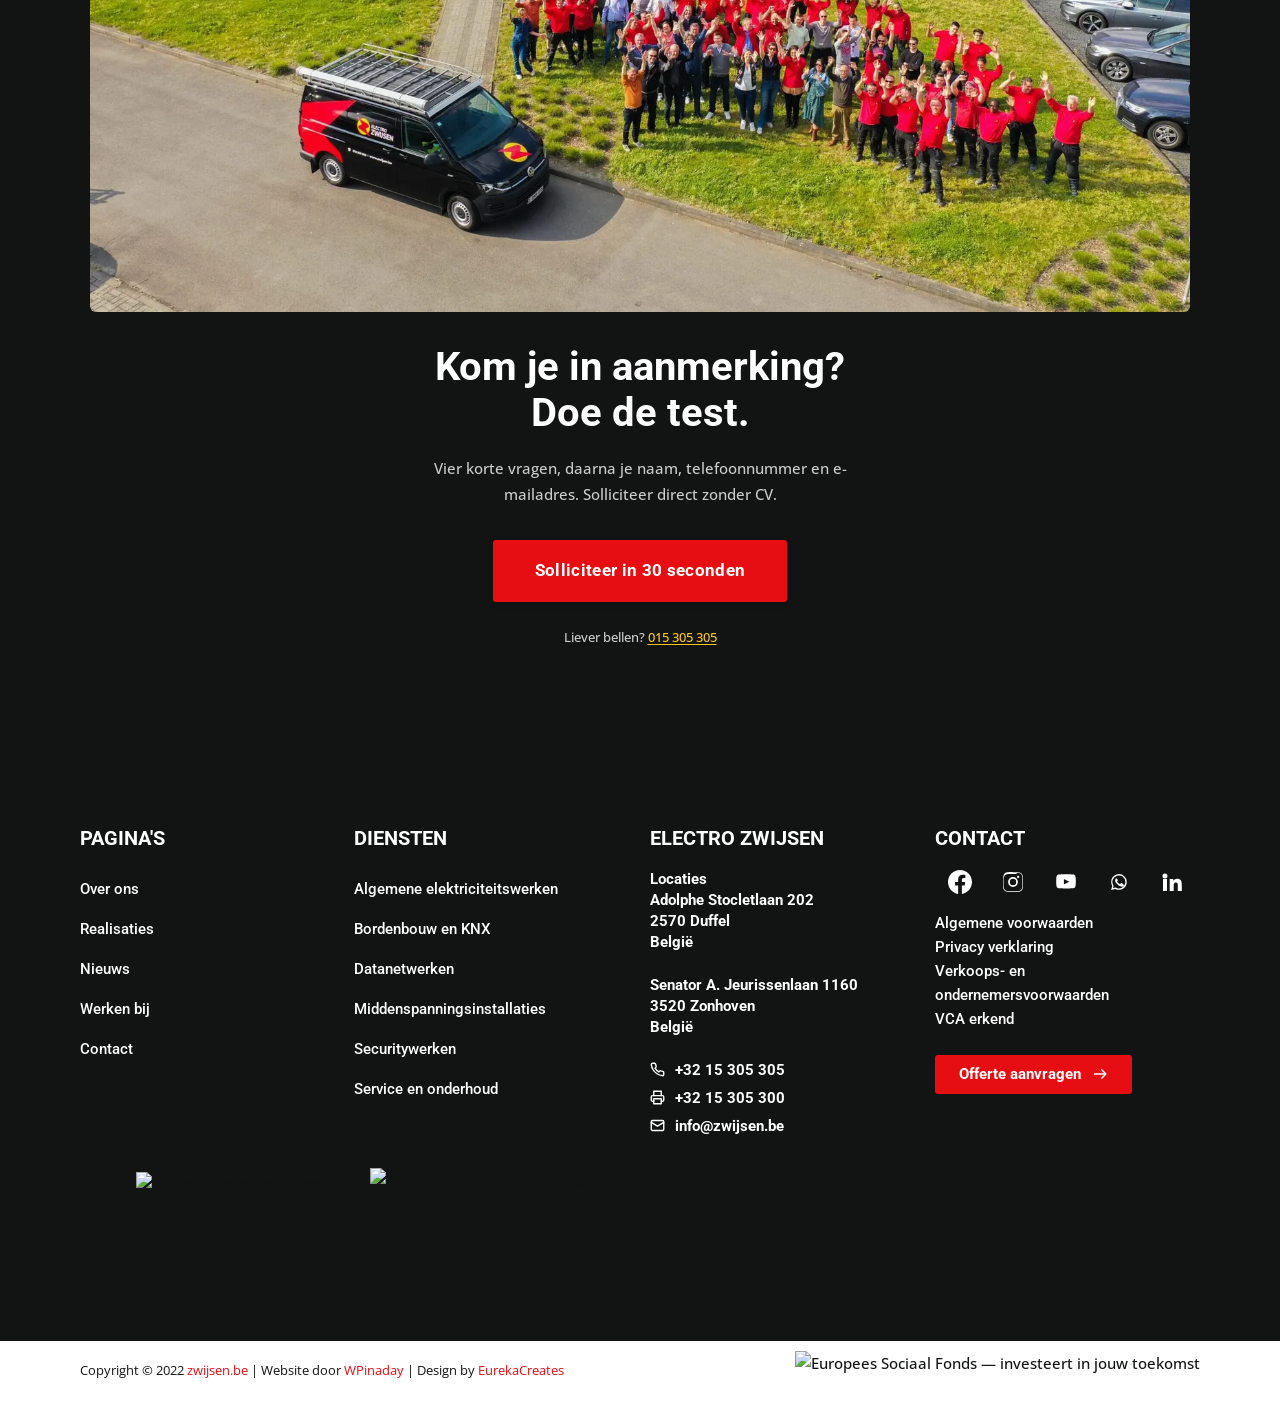
==== commit 5ff51957: "Antwoorden van Jana verwerkt: tweede citaat weg, geen toestemmingsvakje, 'zo snel mogelijk' Het voor" ====
--- a/1-vacature-plus.html
+++ b/1-vacature-plus.html
@@ -451,15 +451,6 @@
             Zelfs na al die jaren kom ik nog geregeld iets tegen waarvan ik denk: dat wist ik nog niet.”</blockquote>
           <figcaption class="zp-who"><picture class="zp-pic"><source type="image/webp" srcset="assets/img/jana/steven-werfleider.webp"><img src="assets/img/jana/steven-werfleider.jpg" alt="Steven, werfleider bij Electro Zwijsen, op een werf met graafmachines achter hem" width="800" height="783" loading="lazy" decoding="async" class="zp-steven"></picture><span><strong>Steven</strong>Werfleider, 22 jaar bij Electro Zwijsen</span></figcaption>
         </figure>
-        <!-- OPEN VRAAG KLANT: in de copy van Jana staat dit tweede citaat OOK op naam van
-             "Werfleider Steven, 22 jaar bij Electro Zwijsen" — vermoedelijk een kopieerfout.
-             Juiste naam, functie en jaren dienst laten bevestigen vóór publicatie. -->
-        <figure class="zw-quote">
-          <blockquote>“Het plezante aan mijn job is de vrijheid die ik krijg. Ik kan mijn werk
-            organiseren zoals ik het wil en krijg de tijd om een opdracht tot in de puntjes af te
-            werken, volgens de regels van de kunst.”</blockquote>
-          <figcaption><strong>Steven</strong>Werfleider, 22 jaar bij Electro Zwijsen</figcaption>
-        </figure>
         <figure class="zw-quote">
           <blockquote>“Ik weet wat ik aan Zwijsen heb: een correcte werkgever die altijd stipt betaalt
             en toffe collega’s met wie ik graag samenwerk. Dat is belangrijk, want je brengt veel tijd
--- a/assets/apply-form.css
+++ b/assets/apply-form.css
@@ -213,18 +213,6 @@
   background: var(--zw-red-tint); color: var(--zw-ink); font-weight: 600;
 }
 
-.za__consent {
-  display: flex; align-items: flex-start; gap: .7rem;
-  margin-top: 1.1rem;
-  font-size: 13px; line-height: 1.55; color: var(--zw-grey-700);
-}
-.za__consent input {
-  flex-shrink: 0; margin-top: .18rem;
-  width: 1.15rem; height: 1.15rem;
-  accent-color: var(--zw-red); cursor: pointer;
-}
-.za__consent label { cursor: pointer; }
-
 .za__legal {
   margin: 1rem 0 0;
   font-size: 12px; line-height: 1.55;
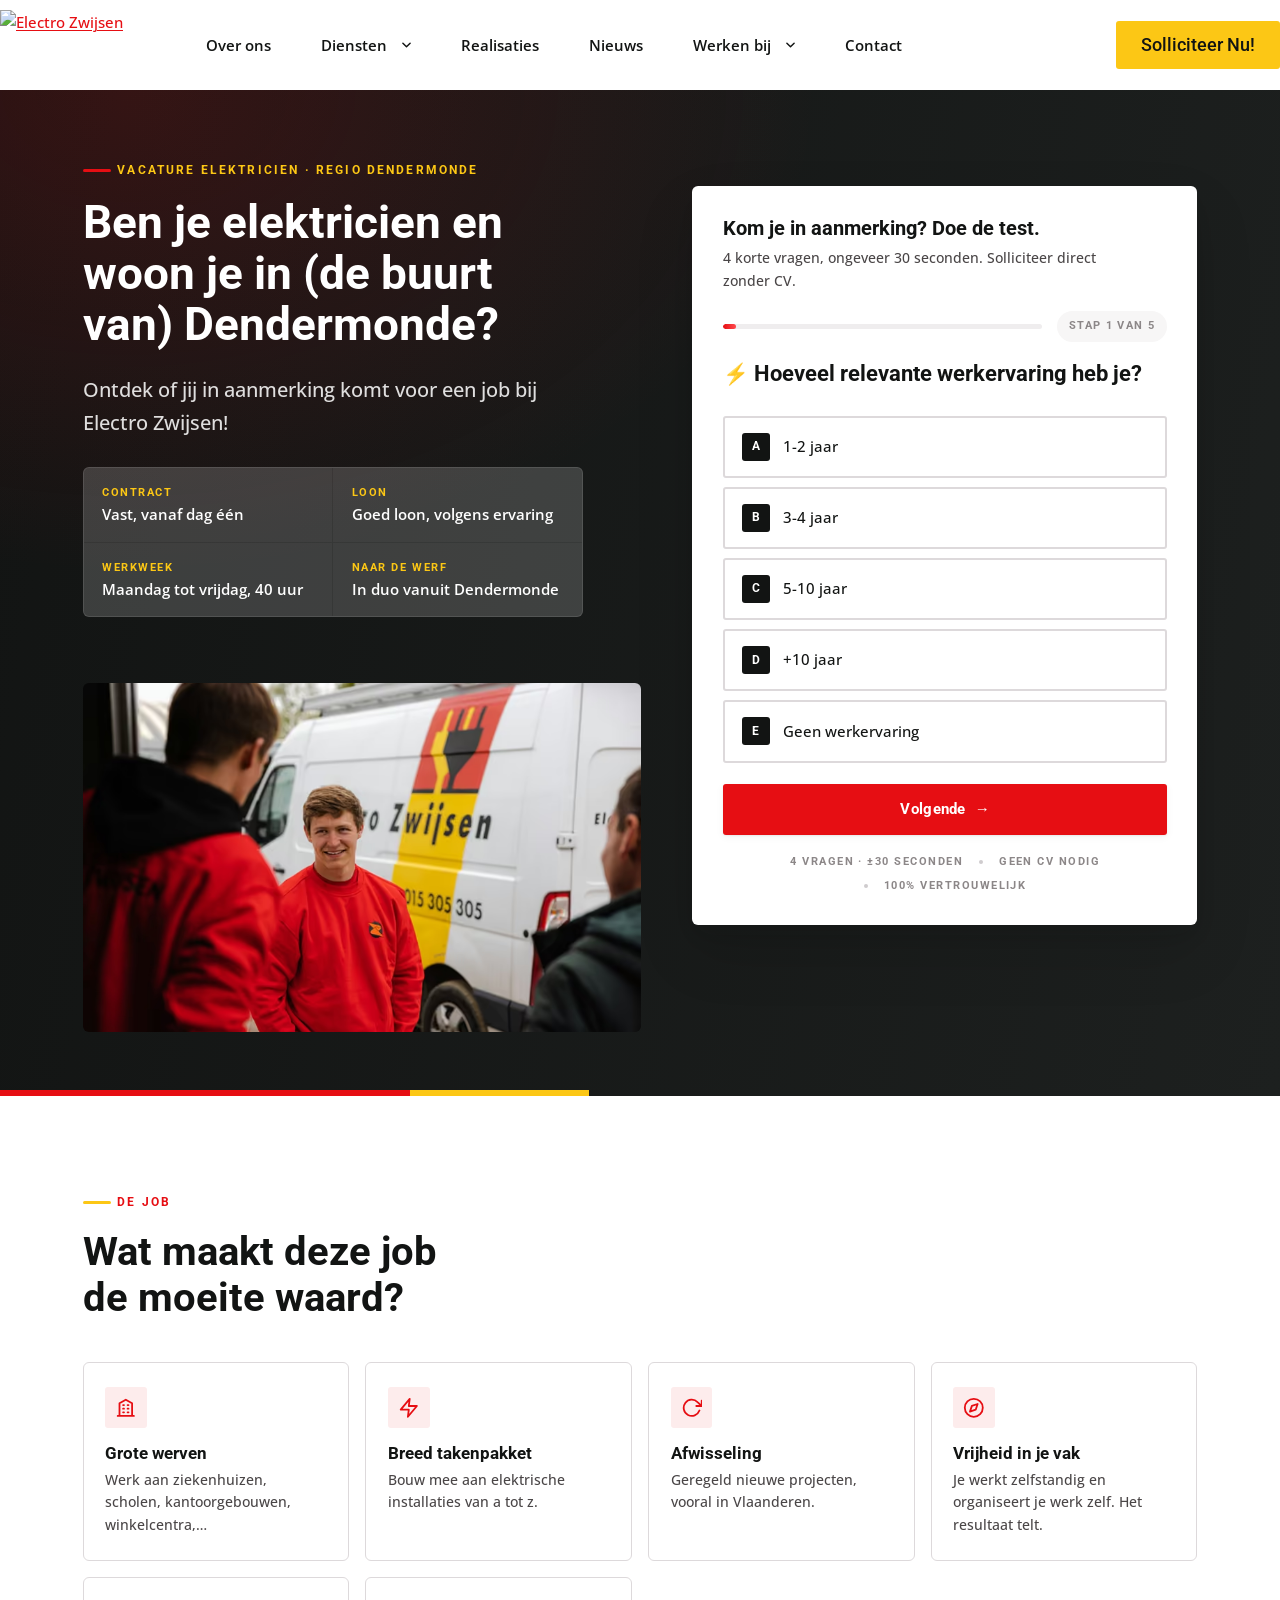
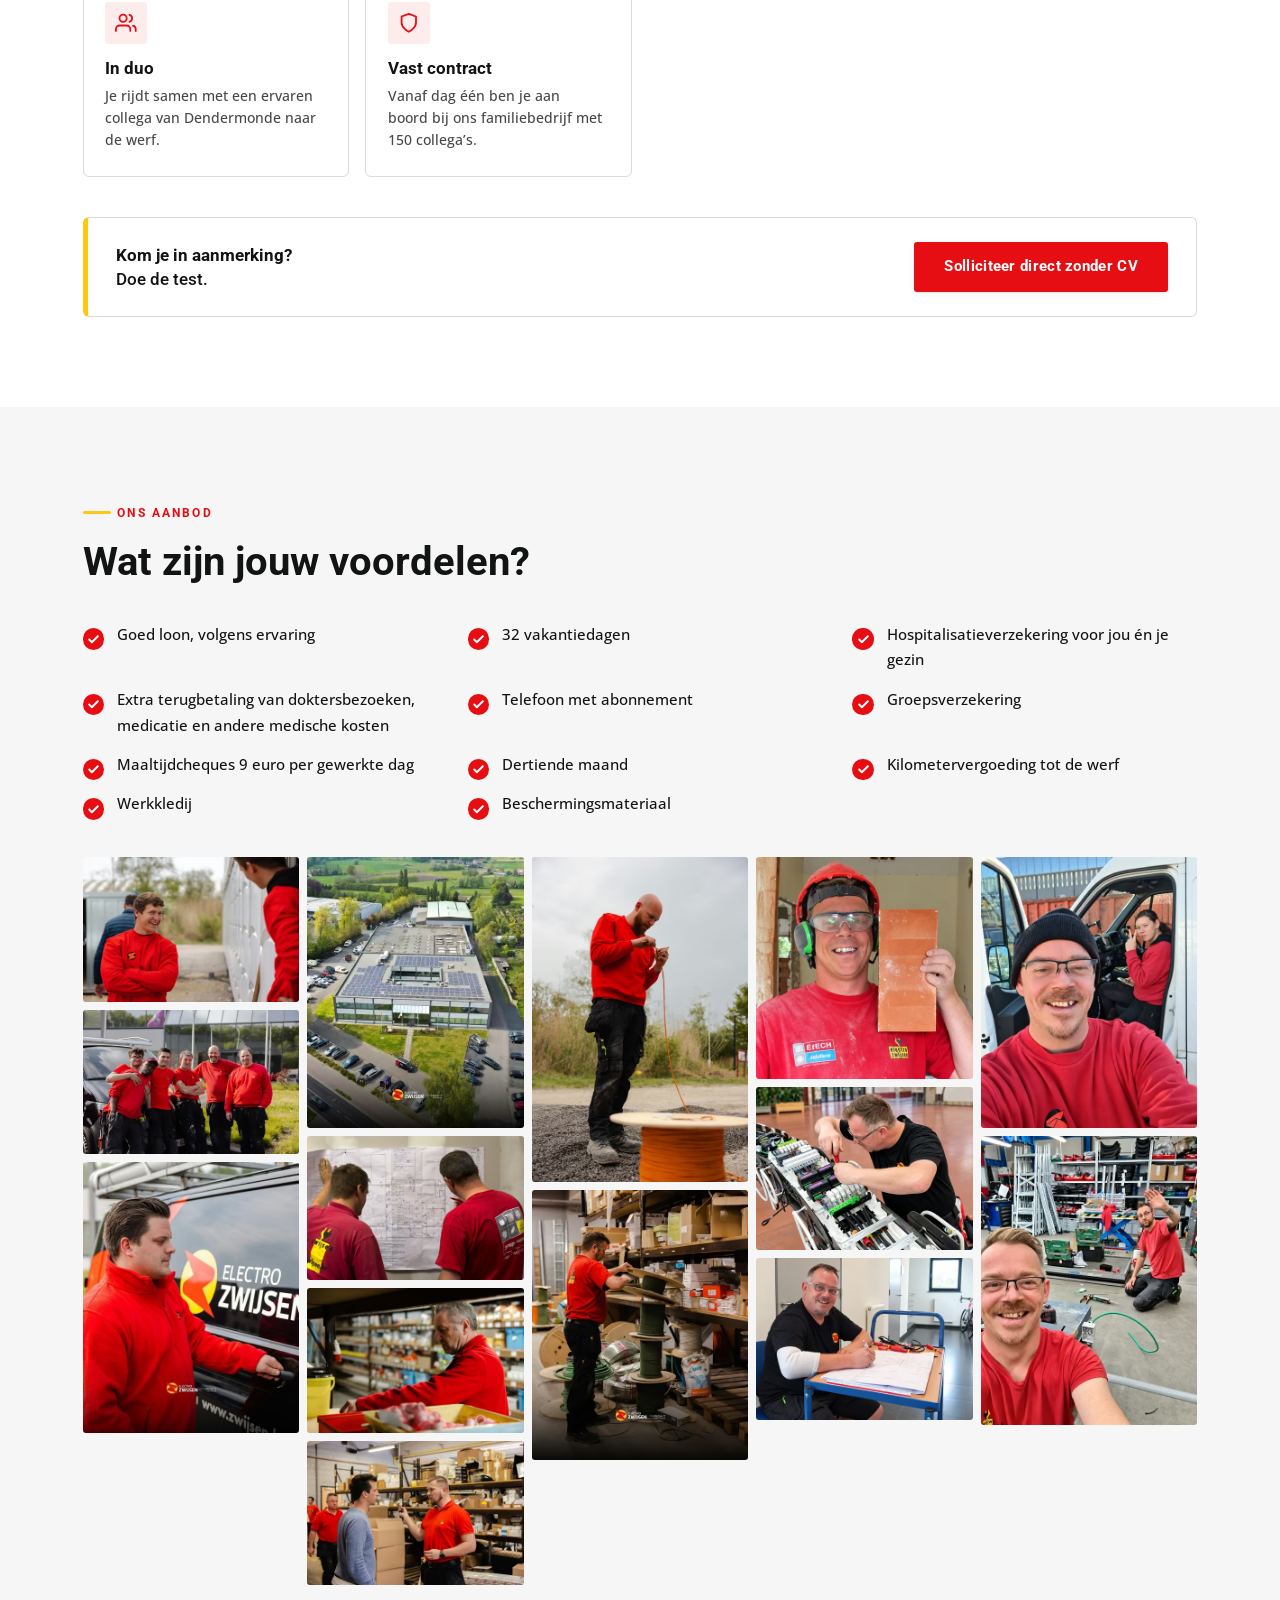
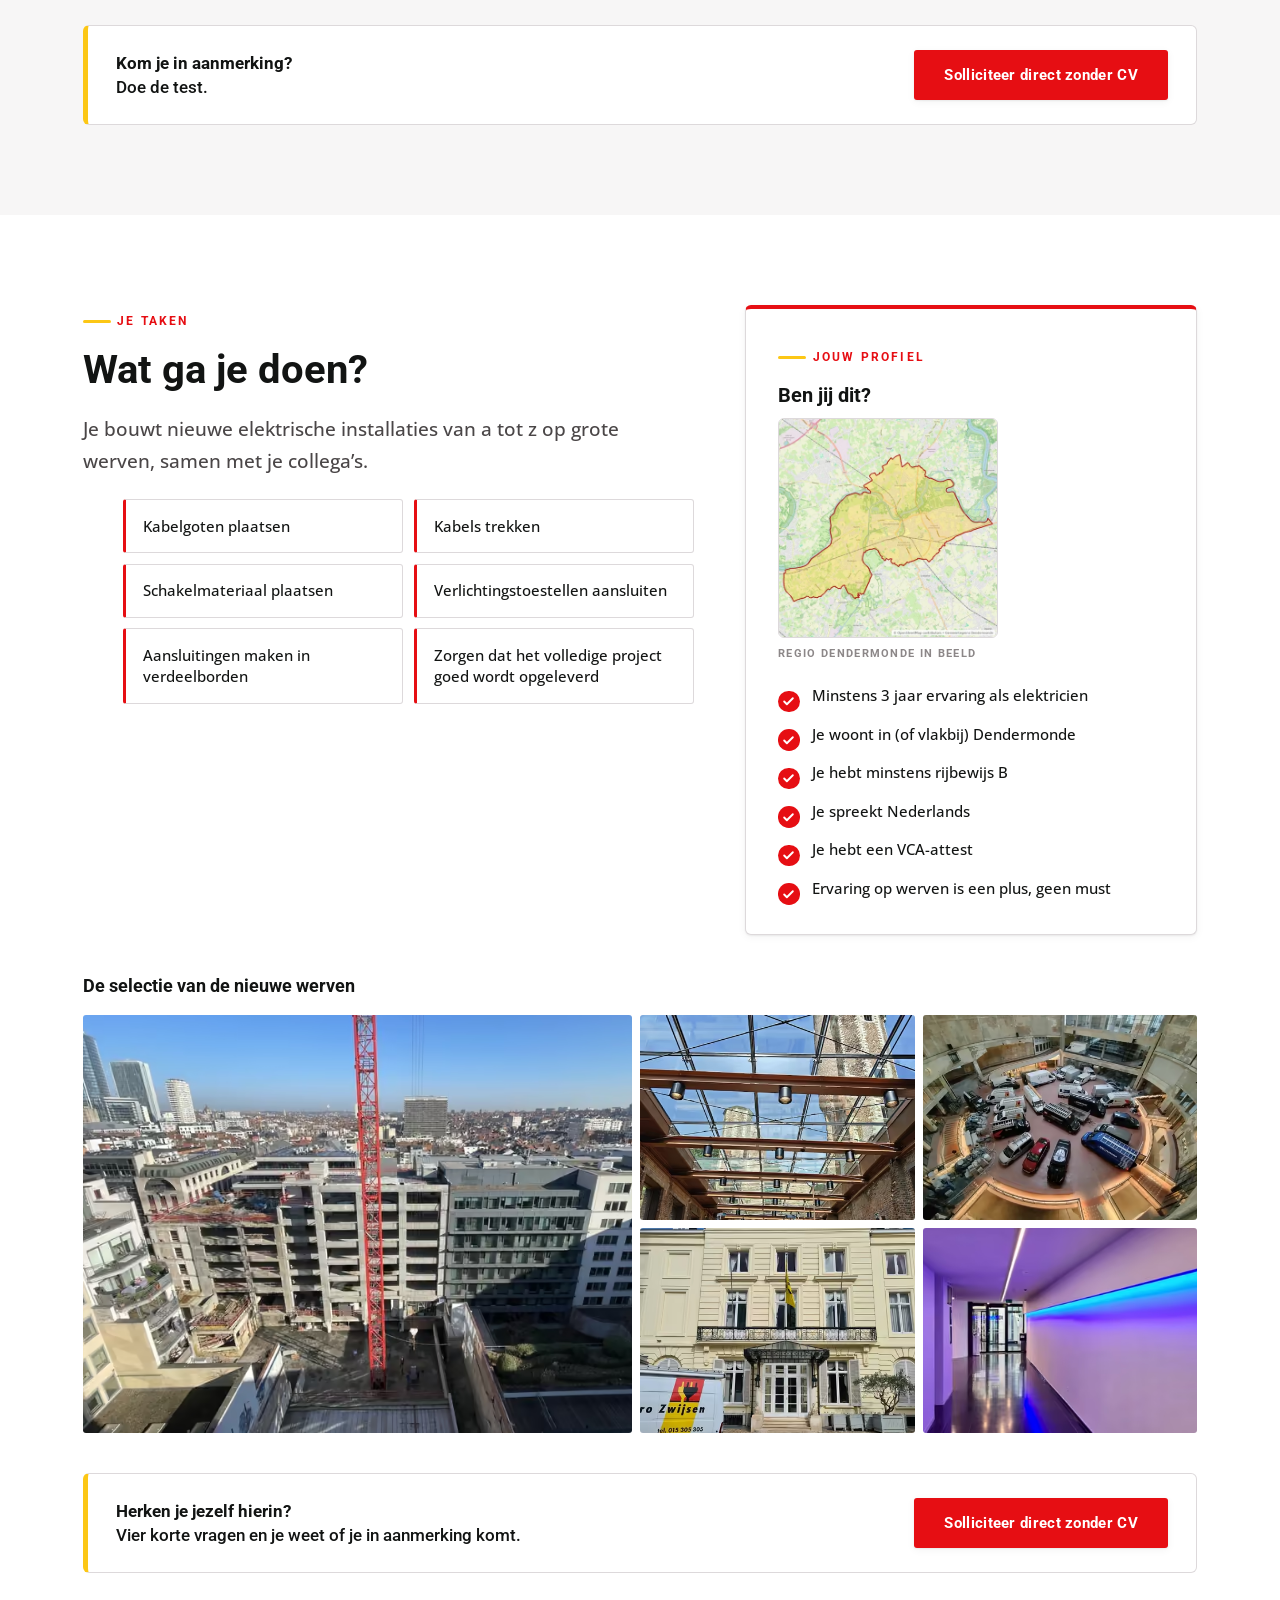
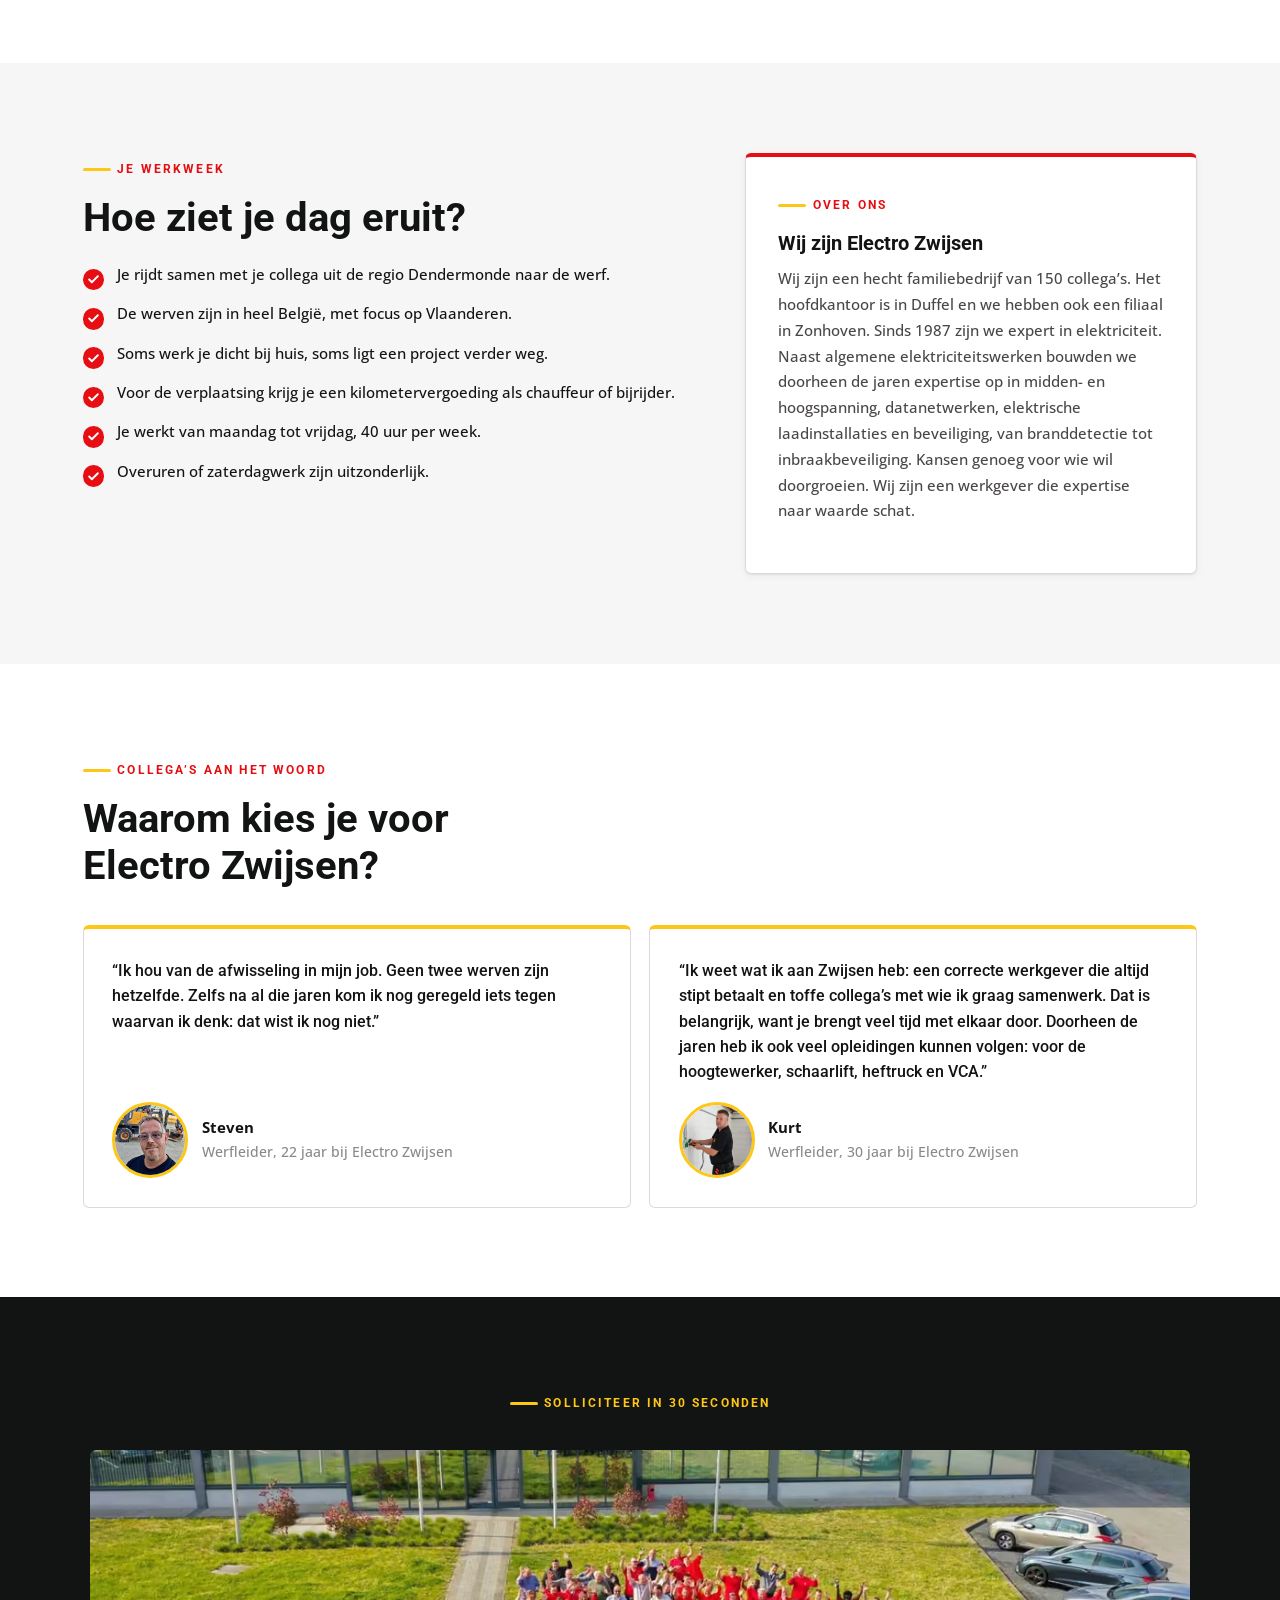
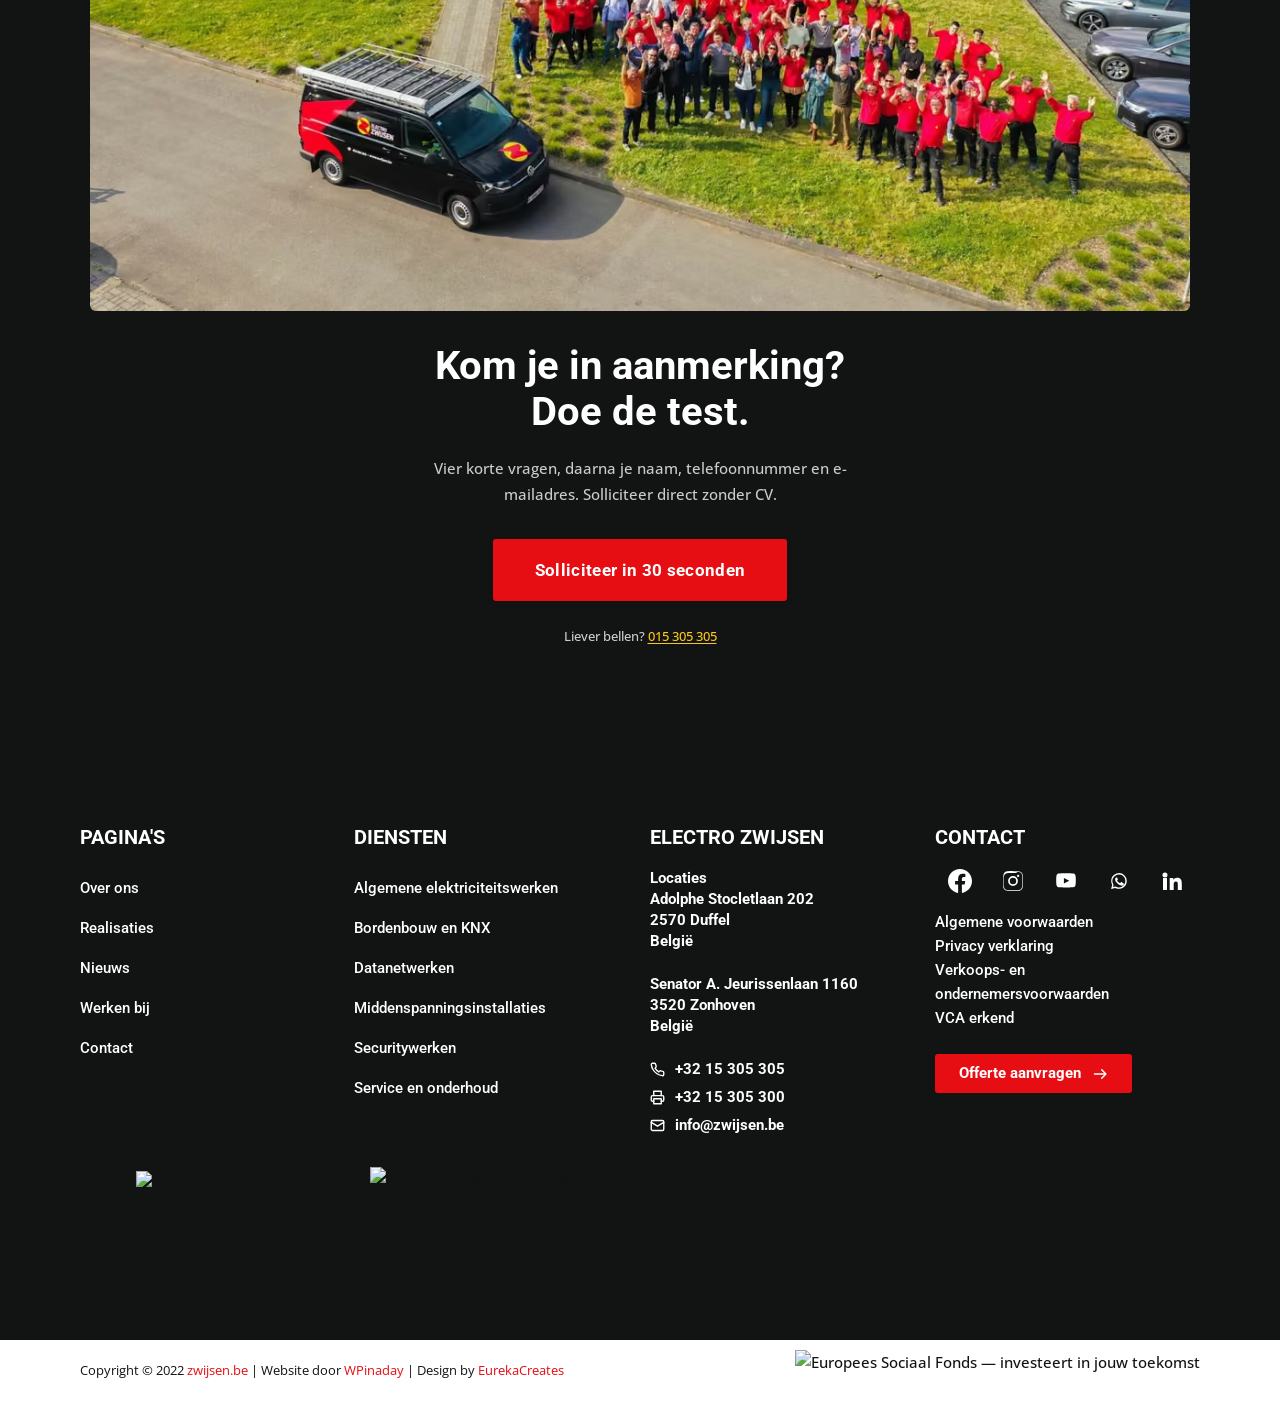
==== commit 991c9be3: "Originele foto's van Jana verwerkt en alle foto's geoptimaliseerd voor PageSpeed Negen beelden verva" ====
--- a/1-vacature-plus.html
+++ b/1-vacature-plus.html
@@ -253,7 +253,7 @@
       </div>
 
       <div class="hero__photo zp-hero-photo zw-rise zw-rise-3">
-        <picture class="zp-pic"><source type="image/webp" srcset="assets/img/jana/technieker-bij-bestelwagen-900.webp 900w, assets/img/jana/technieker-bij-bestelwagen.webp 1600w" sizes="(max-width: 940px) 100vw, 640px"><img src="assets/img/jana/technieker-bij-bestelwagen.jpg" srcset="assets/img/jana/technieker-bij-bestelwagen-900.jpg 900w, assets/img/jana/technieker-bij-bestelwagen.jpg 1600w" sizes="(max-width: 940px) 100vw, 640px" alt="Jonge technieker van Electro Zwijsen in rode werktrui lacht naar een collega, bij een witte Zwijsen-bestelwagen" width="1600" height="1068" decoding="async"></picture>
+        <picture class="zp-pic"><source type="image/avif" srcset="assets/img/jana/technieker-bij-bestelwagen-480.avif 480w, assets/img/jana/technieker-bij-bestelwagen-800.avif 800w, assets/img/jana/technieker-bij-bestelwagen-1200.avif 1200w, assets/img/jana/technieker-bij-bestelwagen-1600.avif 1600w" sizes="(max-width: 940px) calc(97vw - 22px), 560px"><source type="image/webp" srcset="assets/img/jana/technieker-bij-bestelwagen-480.webp 480w, assets/img/jana/technieker-bij-bestelwagen-800.webp 800w, assets/img/jana/technieker-bij-bestelwagen-1200.webp 1200w, assets/img/jana/technieker-bij-bestelwagen-1600.webp 1600w" sizes="(max-width: 940px) calc(97vw - 22px), 560px"><img src="assets/img/jana/technieker-bij-bestelwagen-800.jpg" width="800" height="534" alt="Jonge technieker van Electro Zwijsen in rode werktrui lacht naar een collega, bij een witte Zwijsen-bestelwagen" decoding="async" loading="lazy"></picture>
       </div>
 
     </div>
@@ -328,20 +328,20 @@
       <!-- Fotoband uit het document van Jana ("FOTOBAND/REEKS") -->
       <div class="zp-band-wrap" style="margin-top:2.5rem;">
       <div class="zp-band" aria-label="Foto's van collega's, het magazijn en het werk">
-        <picture class="zp-pic"><source type="image/webp" srcset="assets/img/jana/collega-lacht-op-de-werf.webp"><img src="assets/img/jana/collega-lacht-op-de-werf.jpg" alt="Lachende technieker in rode Zwijsen-trui met de armen gekruist, buiten op het terrein" width="800" height="534" loading="lazy" decoding="async"></picture>
-        <picture class="zp-pic"><source type="image/webp" srcset="assets/img/jana/ploeg-bij-de-bestelwagen.webp"><img src="assets/img/jana/ploeg-bij-de-bestelwagen.jpg" alt="Zes collega's in rode werkkledij poseren samen naast een bestelwagen" width="800" height="534" loading="lazy" decoding="async"></picture>
-        <picture class="zp-pic"><source type="image/webp" srcset="assets/img/jana/technieker-opent-bestelwagen.webp"><img src="assets/img/jana/technieker-opent-bestelwagen.jpg" alt="Technieker in rode trui opent de deur van een zwarte Electro Zwijsen-bestelwagen" width="800" height="1000" loading="lazy" decoding="async"></picture>
-        <picture class="zp-pic"><source type="image/webp" srcset="assets/img/jana/hoofdkantoor-luchtfoto.webp"><img src="assets/img/jana/hoofdkantoor-luchtfoto.jpg" alt="Luchtfoto van het hoofdkantoor van Electro Zwijsen, met zonnepanelen op het dak" width="800" height="1000" loading="lazy" decoding="async"></picture>
-        <picture class="zp-pic"><source type="image/webp" srcset="assets/img/jana/plannen-bekijken.webp"><img src="assets/img/jana/plannen-bekijken.jpg" alt="Twee elektriciens bekijken samen een elektrisch plan aan de muur" width="800" height="534" loading="lazy" decoding="async"></picture>
-        <picture class="zp-pic"><source type="image/webp" srcset="assets/img/jana/magazijn-materiaal-klaarzetten.webp"><img src="assets/img/jana/magazijn-materiaal-klaarzetten.jpg" alt="Collega zet materiaal klaar in het magazijn" width="800" height="534" loading="lazy" decoding="async"></picture>
-        <picture class="zp-pic"><source type="image/webp" srcset="assets/img/jana/magazijn-overleg.webp"><img src="assets/img/jana/magazijn-overleg.jpg" alt="Drie collega's overleggen tussen de rekken in het magazijn" width="800" height="534" loading="lazy" decoding="async"></picture>
-        <picture class="zp-pic"><source type="image/webp" srcset="assets/img/jana/kabelhaspel-buiten.webp"><img src="assets/img/jana/kabelhaspel-buiten.jpg" alt="Elektricien rolt kabel af van een oranje kabelhaspel" width="800" height="1199" loading="lazy" decoding="async"></picture>
-        <picture class="zp-pic"><source type="image/webp" srcset="assets/img/jana/kabelhaspels-magazijn.webp"><img src="assets/img/jana/kabelhaspels-magazijn.jpg" alt="Collega tussen de kabelhaspels in het magazijn" width="800" height="1000" loading="lazy" decoding="async"></picture>
-        <picture class="zp-pic"><source type="image/webp" srcset="assets/img/jana/selfie-helm-en-baksteen.webp"><img src="assets/img/jana/selfie-helm-en-baksteen.jpg" alt="Lachende elektricien met helm, veiligheidsbril en gehoorbescherming houdt een baksteen omhoog" width="800" height="819" loading="lazy" decoding="async"></picture>
-        <picture class="zp-pic"><source type="image/webp" srcset="assets/img/jana/verdeelbord-bekabelen.webp"><img src="assets/img/jana/verdeelbord-bekabelen.jpg" alt="Elektricien bekabelt een verdeelbord in de werkplaats" width="800" height="600" loading="lazy" decoding="async"></picture>
-        <picture class="zp-pic"><source type="image/webp" srcset="assets/img/jana/plannen-tekenen-werkplaats.webp"><img src="assets/img/jana/plannen-tekenen-werkplaats.jpg" alt="Lachende elektricien werkt plannen bij aan een tafel in de werkplaats" width="800" height="600" loading="lazy" decoding="async"></picture>
-        <picture class="zp-pic"><source type="image/webp" srcset="assets/img/jana/selfie-in-de-bestelwagen.webp"><img src="assets/img/jana/selfie-in-de-bestelwagen.jpg" alt="Selfie van een elektricien met muts bij de bestelwagen, een collega zit achter het stuur" width="800" height="1000" loading="lazy" decoding="async"></picture>
-        <picture class="zp-pic"><source type="image/webp" srcset="assets/img/jana/selfie-in-de-werkplaats.webp"><img src="assets/img/jana/selfie-in-de-werkplaats.jpg" alt="Selfie van een elektricien in de werkplaats, een collega zwaait op de achtergrond" width="800" height="1067" loading="lazy" decoding="async"></picture>
+        <picture class="zp-pic"><source type="image/avif" srcset="assets/img/jana/collega-lacht-op-de-werf-480.avif 480w, assets/img/jana/collega-lacht-op-de-werf-800.avif 800w, assets/img/jana/collega-lacht-op-de-werf-1200.avif 1200w, assets/img/jana/collega-lacht-op-de-werf-1600.avif 1600w" sizes="(max-width: 700px) 360px, (max-width: 920px) 265px, 236px"><source type="image/webp" srcset="assets/img/jana/collega-lacht-op-de-werf-480.webp 480w, assets/img/jana/collega-lacht-op-de-werf-800.webp 800w, assets/img/jana/collega-lacht-op-de-werf-1200.webp 1200w, assets/img/jana/collega-lacht-op-de-werf-1600.webp 1600w" sizes="(max-width: 700px) 360px, (max-width: 920px) 265px, 236px"><img src="assets/img/jana/collega-lacht-op-de-werf-800.jpg" width="800" height="534" alt="Lachende technieker in rode Zwijsen-trui met de armen gekruist, buiten op het terrein" loading="lazy" decoding="async"></picture>
+        <picture class="zp-pic"><source type="image/avif" srcset="assets/img/jana/ploeg-bij-de-bestelwagen-480.avif 480w, assets/img/jana/ploeg-bij-de-bestelwagen-800.avif 800w, assets/img/jana/ploeg-bij-de-bestelwagen-1200.avif 1200w, assets/img/jana/ploeg-bij-de-bestelwagen-1600.avif 1600w" sizes="(max-width: 700px) 360px, (max-width: 920px) 265px, 236px"><source type="image/webp" srcset="assets/img/jana/ploeg-bij-de-bestelwagen-480.webp 480w, assets/img/jana/ploeg-bij-de-bestelwagen-800.webp 800w, assets/img/jana/ploeg-bij-de-bestelwagen-1200.webp 1200w, assets/img/jana/ploeg-bij-de-bestelwagen-1600.webp 1600w" sizes="(max-width: 700px) 360px, (max-width: 920px) 265px, 236px"><img src="assets/img/jana/ploeg-bij-de-bestelwagen-800.jpg" width="800" height="534" alt="Zes collega's in rode werkkledij poseren samen naast een bestelwagen" loading="lazy" decoding="async"></picture>
+        <picture class="zp-pic"><source type="image/avif" srcset="assets/img/jana/technieker-opent-bestelwagen-480.avif 480w, assets/img/jana/technieker-opent-bestelwagen-800.avif 800w, assets/img/jana/technieker-opent-bestelwagen-1080.avif 1080w" sizes="(max-width: 700px) 192px, (max-width: 920px) 265px, 236px"><source type="image/webp" srcset="assets/img/jana/technieker-opent-bestelwagen-480.webp 480w, assets/img/jana/technieker-opent-bestelwagen-800.webp 800w, assets/img/jana/technieker-opent-bestelwagen-1080.webp 1080w" sizes="(max-width: 700px) 192px, (max-width: 920px) 265px, 236px"><img src="assets/img/jana/technieker-opent-bestelwagen-800.jpg" width="800" height="1000" alt="Technieker in rode trui opent de deur van een zwarte Electro Zwijsen-bestelwagen" loading="lazy" decoding="async"></picture>
+        <picture class="zp-pic"><source type="image/avif" srcset="assets/img/jana/hoofdkantoor-luchtfoto-480.avif 480w, assets/img/jana/hoofdkantoor-luchtfoto-800.avif 800w, assets/img/jana/hoofdkantoor-luchtfoto-1080.avif 1080w" sizes="(max-width: 700px) 192px, (max-width: 920px) 265px, 236px"><source type="image/webp" srcset="assets/img/jana/hoofdkantoor-luchtfoto-480.webp 480w, assets/img/jana/hoofdkantoor-luchtfoto-800.webp 800w, assets/img/jana/hoofdkantoor-luchtfoto-1080.webp 1080w" sizes="(max-width: 700px) 192px, (max-width: 920px) 265px, 236px"><img src="assets/img/jana/hoofdkantoor-luchtfoto-800.jpg" width="800" height="1000" alt="Luchtfoto van het hoofdkantoor van Electro Zwijsen, met zonnepanelen op het dak" loading="lazy" decoding="async"></picture>
+        <picture class="zp-pic"><source type="image/avif" srcset="assets/img/jana/plannen-bekijken-480.avif 480w, assets/img/jana/plannen-bekijken-800.avif 800w, assets/img/jana/plannen-bekijken-1200.avif 1200w, assets/img/jana/plannen-bekijken-1600.avif 1600w" sizes="(max-width: 700px) 360px, (max-width: 920px) 265px, 236px"><source type="image/webp" srcset="assets/img/jana/plannen-bekijken-480.webp 480w, assets/img/jana/plannen-bekijken-800.webp 800w, assets/img/jana/plannen-bekijken-1200.webp 1200w, assets/img/jana/plannen-bekijken-1600.webp 1600w" sizes="(max-width: 700px) 360px, (max-width: 920px) 265px, 236px"><img src="assets/img/jana/plannen-bekijken-800.jpg" width="800" height="534" alt="Twee elektriciens bekijken samen een elektrisch plan aan de muur" loading="lazy" decoding="async"></picture>
+        <picture class="zp-pic"><source type="image/avif" srcset="assets/img/jana/magazijn-materiaal-klaarzetten-480.avif 480w, assets/img/jana/magazijn-materiaal-klaarzetten-800.avif 800w, assets/img/jana/magazijn-materiaal-klaarzetten-1200.avif 1200w, assets/img/jana/magazijn-materiaal-klaarzetten-1600.avif 1600w" sizes="(max-width: 700px) 360px, (max-width: 920px) 265px, 236px"><source type="image/webp" srcset="assets/img/jana/magazijn-materiaal-klaarzetten-480.webp 480w, assets/img/jana/magazijn-materiaal-klaarzetten-800.webp 800w, assets/img/jana/magazijn-materiaal-klaarzetten-1200.webp 1200w, assets/img/jana/magazijn-materiaal-klaarzetten-1600.webp 1600w" sizes="(max-width: 700px) 360px, (max-width: 920px) 265px, 236px"><img src="assets/img/jana/magazijn-materiaal-klaarzetten-800.jpg" width="800" height="534" alt="Collega zet materiaal klaar in het magazijn" loading="lazy" decoding="async"></picture>
+        <picture class="zp-pic"><source type="image/avif" srcset="assets/img/jana/magazijn-overleg-480.avif 480w, assets/img/jana/magazijn-overleg-800.avif 800w, assets/img/jana/magazijn-overleg-1200.avif 1200w, assets/img/jana/magazijn-overleg-1600.avif 1600w" sizes="(max-width: 700px) 360px, (max-width: 920px) 265px, 236px"><source type="image/webp" srcset="assets/img/jana/magazijn-overleg-480.webp 480w, assets/img/jana/magazijn-overleg-800.webp 800w, assets/img/jana/magazijn-overleg-1200.webp 1200w, assets/img/jana/magazijn-overleg-1600.webp 1600w" sizes="(max-width: 700px) 360px, (max-width: 920px) 265px, 236px"><img src="assets/img/jana/magazijn-overleg-800.jpg" width="800" height="534" alt="Drie collega's overleggen tussen de rekken in het magazijn" loading="lazy" decoding="async"></picture>
+        <picture class="zp-pic"><source type="image/avif" srcset="assets/img/jana/kabelhaspel-buiten-480.avif 480w, assets/img/jana/kabelhaspel-buiten-800.avif 800w, assets/img/jana/kabelhaspel-buiten-1200.avif 1200w, assets/img/jana/kabelhaspel-buiten-1600.avif 1600w" sizes="(max-width: 700px) 160px, (max-width: 920px) 265px, 236px"><source type="image/webp" srcset="assets/img/jana/kabelhaspel-buiten-480.webp 480w, assets/img/jana/kabelhaspel-buiten-800.webp 800w, assets/img/jana/kabelhaspel-buiten-1200.webp 1200w, assets/img/jana/kabelhaspel-buiten-1600.webp 1600w" sizes="(max-width: 700px) 160px, (max-width: 920px) 265px, 236px"><img src="assets/img/jana/kabelhaspel-buiten-800.jpg" width="800" height="1199" alt="Elektricien rolt kabel af van een oranje kabelhaspel" loading="lazy" decoding="async"></picture>
+        <picture class="zp-pic"><source type="image/avif" srcset="assets/img/jana/kabelhaspels-magazijn-480.avif 480w, assets/img/jana/kabelhaspels-magazijn-800.avif 800w, assets/img/jana/kabelhaspels-magazijn-1080.avif 1080w" sizes="(max-width: 700px) 192px, (max-width: 920px) 265px, 236px"><source type="image/webp" srcset="assets/img/jana/kabelhaspels-magazijn-480.webp 480w, assets/img/jana/kabelhaspels-magazijn-800.webp 800w, assets/img/jana/kabelhaspels-magazijn-1080.webp 1080w" sizes="(max-width: 700px) 192px, (max-width: 920px) 265px, 236px"><img src="assets/img/jana/kabelhaspels-magazijn-800.jpg" width="800" height="1000" alt="Collega tussen de kabelhaspels in het magazijn" loading="lazy" decoding="async"></picture>
+        <picture class="zp-pic"><source type="image/avif" srcset="assets/img/jana/selfie-helm-en-baksteen-480.avif 480w, assets/img/jana/selfie-helm-en-baksteen-800.avif 800w, assets/img/jana/selfie-helm-en-baksteen-1200.avif 1200w" sizes="(max-width: 700px) 234px, (max-width: 920px) 265px, 236px"><source type="image/webp" srcset="assets/img/jana/selfie-helm-en-baksteen-480.webp 480w, assets/img/jana/selfie-helm-en-baksteen-800.webp 800w, assets/img/jana/selfie-helm-en-baksteen-1200.webp 1200w" sizes="(max-width: 700px) 234px, (max-width: 920px) 265px, 236px"><img src="assets/img/jana/selfie-helm-en-baksteen-800.jpg" width="800" height="819" alt="Lachende elektricien met helm, veiligheidsbril en gehoorbescherming houdt een baksteen omhoog" loading="lazy" decoding="async"></picture>
+        <picture class="zp-pic"><source type="image/avif" srcset="assets/img/jana/verdeelbord-bekabelen-480.avif 480w, assets/img/jana/verdeelbord-bekabelen-800.avif 800w, assets/img/jana/verdeelbord-bekabelen-1200.avif 1200w, assets/img/jana/verdeelbord-bekabelen-1448.avif 1448w" sizes="(max-width: 700px) 320px, (max-width: 920px) 265px, 236px"><source type="image/webp" srcset="assets/img/jana/verdeelbord-bekabelen-480.webp 480w, assets/img/jana/verdeelbord-bekabelen-800.webp 800w, assets/img/jana/verdeelbord-bekabelen-1200.webp 1200w, assets/img/jana/verdeelbord-bekabelen-1448.webp 1448w" sizes="(max-width: 700px) 320px, (max-width: 920px) 265px, 236px"><img src="assets/img/jana/verdeelbord-bekabelen-800.jpg" width="800" height="600" alt="Elektricien bekabelt een verdeelbord in de werkplaats" loading="lazy" decoding="async"></picture>
+        <picture class="zp-pic"><source type="image/avif" srcset="assets/img/jana/plannen-tekenen-werkplaats-480.avif 480w, assets/img/jana/plannen-tekenen-werkplaats-800.avif 800w, assets/img/jana/plannen-tekenen-werkplaats-1200.avif 1200w, assets/img/jana/plannen-tekenen-werkplaats-1448.avif 1448w" sizes="(max-width: 700px) 320px, (max-width: 920px) 265px, 236px"><source type="image/webp" srcset="assets/img/jana/plannen-tekenen-werkplaats-480.webp 480w, assets/img/jana/plannen-tekenen-werkplaats-800.webp 800w, assets/img/jana/plannen-tekenen-werkplaats-1200.webp 1200w, assets/img/jana/plannen-tekenen-werkplaats-1448.webp 1448w" sizes="(max-width: 700px) 320px, (max-width: 920px) 265px, 236px"><img src="assets/img/jana/plannen-tekenen-werkplaats-800.jpg" width="800" height="600" alt="Lachende elektricien werkt plannen bij aan een tafel in de werkplaats" loading="lazy" decoding="async"></picture>
+        <picture class="zp-pic"><source type="image/avif" srcset="assets/img/jana/selfie-in-de-bestelwagen-480.avif 480w, assets/img/jana/selfie-in-de-bestelwagen-800.avif 800w, assets/img/jana/selfie-in-de-bestelwagen-1122.avif 1122w" sizes="(max-width: 700px) 192px, (max-width: 920px) 265px, 236px"><source type="image/webp" srcset="assets/img/jana/selfie-in-de-bestelwagen-480.webp 480w, assets/img/jana/selfie-in-de-bestelwagen-800.webp 800w, assets/img/jana/selfie-in-de-bestelwagen-1122.webp 1122w" sizes="(max-width: 700px) 192px, (max-width: 920px) 265px, 236px"><img src="assets/img/jana/selfie-in-de-bestelwagen-800.jpg" width="800" height="1000" alt="Selfie van een elektricien met muts bij de bestelwagen, een collega zit achter het stuur" loading="lazy" decoding="async"></picture>
+        <picture class="zp-pic"><source type="image/avif" srcset="assets/img/jana/selfie-in-de-werkplaats-480.avif 480w, assets/img/jana/selfie-in-de-werkplaats-800.avif 800w, assets/img/jana/selfie-in-de-werkplaats-1086.avif 1086w" sizes="(max-width: 700px) 180px, (max-width: 920px) 265px, 236px"><source type="image/webp" srcset="assets/img/jana/selfie-in-de-werkplaats-480.webp 480w, assets/img/jana/selfie-in-de-werkplaats-800.webp 800w, assets/img/jana/selfie-in-de-werkplaats-1086.webp 1086w" sizes="(max-width: 700px) 180px, (max-width: 920px) 265px, 236px"><img src="assets/img/jana/selfie-in-de-werkplaats-800.jpg" width="800" height="1067" alt="Selfie van een elektricien in de werkplaats, een collega zwaait op de achtergrond" loading="lazy" decoding="async"></picture>
       </div>
       <p class="zp-swipe-hint">Veeg opzij voor meer foto’s →</p>
       </div>
@@ -382,7 +382,7 @@
           <li>Ervaring op werven is een plus, geen must</li>
         </ul>
           <figure class="zp-map">
-            <picture class="zp-pic"><source type="image/webp" srcset="assets/img/jana/kaart-regio-dendermonde.webp"><img src="assets/img/jana/kaart-regio-dendermonde.jpg" alt="Kaart van Dendermonde en omgeving, met de gemeentegrens in het geel aangeduid" width="800" height="800" loading="lazy" decoding="async"></picture>
+            <picture class="zp-pic"><source type="image/avif" srcset="assets/img/jana/kaart-regio-dendermonde-480.avif 480w, assets/img/jana/kaart-regio-dendermonde-800.avif 800w, assets/img/jana/kaart-regio-dendermonde-1200.avif 1200w" sizes="(max-width: 920px) 250px, 220px"><source type="image/webp" srcset="assets/img/jana/kaart-regio-dendermonde-480.webp 480w, assets/img/jana/kaart-regio-dendermonde-800.webp 800w, assets/img/jana/kaart-regio-dendermonde-1200.webp 1200w" sizes="(max-width: 920px) 250px, 220px"><img src="assets/img/jana/kaart-regio-dendermonde-800.jpg" width="800" height="800" alt="Kaart van Dendermonde en omgeving, met de gemeentegrens in het geel aangeduid" loading="lazy" decoding="async"></picture>
             <figcaption>Regio Dendermonde in beeld</figcaption>
           </figure>
         </div></div>
@@ -394,11 +394,11 @@
       <div class="zp-werven-wrap">
         <div class="zp-head"><h3>De selectie van de nieuwe werven</h3></div>
         <div class="zp-werven">
-          <picture class="zp-pic"><source type="image/webp" srcset="assets/img/jana/werf-brussel-hoogbouw-kraan.webp"><img src="assets/img/jana/werf-brussel-hoogbouw-kraan.jpg" alt="Grote werf in de stad van bovenaf gezien, met een rode torenkraan tussen de hoogbouw" width="1200" height="751" loading="lazy" decoding="async"></picture>
-          <picture class="zp-pic"><source type="image/webp" srcset="assets/img/jana/werf-glazen-dak-toren.webp"><img src="assets/img/jana/werf-glazen-dak-toren.jpg" alt="Nieuw glazen dak boven een oud bakstenen gebouw, met een toren erachter" width="800" height="1070" loading="lazy" decoding="async"></picture>
-          <picture class="zp-pic"><source type="image/webp" srcset="assets/img/jana/werf-ronde-hal-bestelwagens.webp"><img src="assets/img/jana/werf-ronde-hal-bestelwagens.jpg" alt="Bestelwagens en auto's in een grote ronde hal op een werf" width="1200" height="890" loading="lazy" decoding="async"></picture>
-          <picture class="zp-pic"><source type="image/webp" srcset="assets/img/jana/werf-klassieke-gevel.webp"><img src="assets/img/jana/werf-klassieke-gevel.jpg" alt="Zwijsen-bestelwagen voor een klassiek herenhuis op een werf" width="800" height="1067" loading="lazy" decoding="async"></picture>
-          <picture class="zp-pic"><source type="image/webp" srcset="assets/img/jana/werf-gang-paarse-verlichting.webp"><img src="assets/img/jana/werf-gang-paarse-verlichting.jpg" alt="Afgewerkte gang met paarse en blauwe ledverlichting" width="1200" height="675" loading="lazy" decoding="async"></picture>
+          <picture class="zp-pic"><source type="image/avif" srcset="assets/img/jana/werf-brussel-hoogbouw-kraan-480.avif 480w, assets/img/jana/werf-brussel-hoogbouw-kraan-800.avif 800w, assets/img/jana/werf-brussel-hoogbouw-kraan-1200.avif 1200w, assets/img/jana/werf-brussel-hoogbouw-kraan-1600.avif 1600w" sizes="(max-width: 700px) calc(97vw - 22px), (max-width: 920px) 492px, 748px"><source type="image/webp" srcset="assets/img/jana/werf-brussel-hoogbouw-kraan-480.webp 480w, assets/img/jana/werf-brussel-hoogbouw-kraan-800.webp 800w, assets/img/jana/werf-brussel-hoogbouw-kraan-1200.webp 1200w, assets/img/jana/werf-brussel-hoogbouw-kraan-1600.webp 1600w" sizes="(max-width: 700px) calc(97vw - 22px), (max-width: 920px) 492px, 748px"><img src="assets/img/jana/werf-brussel-hoogbouw-kraan-800.jpg" width="800" height="500" alt="Grote werf in de stad van bovenaf gezien, met een rode torenkraan tussen de hoogbouw" loading="lazy" decoding="async"></picture>
+          <picture class="zp-pic"><source type="image/avif" srcset="assets/img/jana/werf-glazen-dak-toren-480.avif 480w, assets/img/jana/werf-glazen-dak-toren-800.avif 800w" sizes="(max-width: 700px) calc(48vw - 13px), (max-width: 920px) calc(24vw - 8px), 275px"><source type="image/webp" srcset="assets/img/jana/werf-glazen-dak-toren-480.webp 480w, assets/img/jana/werf-glazen-dak-toren-800.webp 800w" sizes="(max-width: 700px) calc(48vw - 13px), (max-width: 920px) calc(24vw - 8px), 275px"><img src="assets/img/jana/werf-glazen-dak-toren-800.jpg" width="800" height="1070" alt="Nieuw glazen dak boven een oud bakstenen gebouw, met een toren erachter" loading="lazy" decoding="async"></picture>
+          <picture class="zp-pic"><source type="image/avif" srcset="assets/img/jana/werf-ronde-hal-bestelwagens-480.avif 480w, assets/img/jana/werf-ronde-hal-bestelwagens-800.avif 800w, assets/img/jana/werf-ronde-hal-bestelwagens-1200.avif 1200w, assets/img/jana/werf-ronde-hal-bestelwagens-1599.avif 1599w" sizes="(max-width: 560px) 256px, (max-width: 700px) calc(48vw - 12px), (max-width: 920px) calc(5vw + 167px), 310px"><source type="image/webp" srcset="assets/img/jana/werf-ronde-hal-bestelwagens-480.webp 480w, assets/img/jana/werf-ronde-hal-bestelwagens-800.webp 800w, assets/img/jana/werf-ronde-hal-bestelwagens-1200.webp 1200w, assets/img/jana/werf-ronde-hal-bestelwagens-1599.webp 1599w" sizes="(max-width: 560px) 256px, (max-width: 700px) calc(48vw - 12px), (max-width: 920px) calc(5vw + 167px), 310px"><img src="assets/img/jana/werf-ronde-hal-bestelwagens-800.jpg" width="800" height="593" alt="Bestelwagens en auto's in een grote ronde hal op een werf" loading="lazy" decoding="async"></picture>
+          <picture class="zp-pic"><source type="image/avif" srcset="assets/img/jana/werf-klassieke-gevel-480.avif 480w, assets/img/jana/werf-klassieke-gevel-800.avif 800w, assets/img/jana/werf-klassieke-gevel-1200.avif 1200w, assets/img/jana/werf-klassieke-gevel-1536.avif 1536w" sizes="(max-width: 700px) calc(48vw - 13px), (max-width: 920px) calc(24vw - 8px), 275px"><source type="image/webp" srcset="assets/img/jana/werf-klassieke-gevel-480.webp 480w, assets/img/jana/werf-klassieke-gevel-800.webp 800w, assets/img/jana/werf-klassieke-gevel-1200.webp 1200w, assets/img/jana/werf-klassieke-gevel-1536.webp 1536w" sizes="(max-width: 700px) calc(48vw - 13px), (max-width: 920px) calc(24vw - 8px), 275px"><img src="assets/img/jana/werf-klassieke-gevel-800.jpg" width="800" height="1067" alt="Zwijsen-bestelwagen voor een klassiek herenhuis op een werf" loading="lazy" decoding="async"></picture>
+          <picture class="zp-pic"><source type="image/avif" srcset="assets/img/jana/werf-gang-paarse-verlichting-480.avif 480w, assets/img/jana/werf-gang-paarse-verlichting-800.avif 800w, assets/img/jana/werf-gang-paarse-verlichting-1200.avif 1200w, assets/img/jana/werf-gang-paarse-verlichting-1494.avif 1494w" sizes="(max-width: 560px) 256px, (max-width: 700px) calc(48vw - 12px), (max-width: 920px) 267px, 409px"><source type="image/webp" srcset="assets/img/jana/werf-gang-paarse-verlichting-480.webp 480w, assets/img/jana/werf-gang-paarse-verlichting-800.webp 800w, assets/img/jana/werf-gang-paarse-verlichting-1200.webp 1200w, assets/img/jana/werf-gang-paarse-verlichting-1494.webp 1494w" sizes="(max-width: 560px) 256px, (max-width: 700px) calc(48vw - 12px), (max-width: 920px) 267px, 409px"><img src="assets/img/jana/werf-gang-paarse-verlichting-800.jpg" width="800" height="450" alt="Afgewerkte gang met paarse en blauwe ledverlichting" loading="lazy" decoding="async"></picture>
         </div>
       </div>
       <div class="cta-inline">
@@ -449,14 +449,14 @@
         <figure class="zw-quote">
           <blockquote>“Ik hou van de afwisseling in mijn job. Geen twee werven zijn hetzelfde.
             Zelfs na al die jaren kom ik nog geregeld iets tegen waarvan ik denk: dat wist ik nog niet.”</blockquote>
-          <figcaption class="zp-who"><picture class="zp-pic"><source type="image/webp" srcset="assets/img/jana/steven-werfleider.webp"><img src="assets/img/jana/steven-werfleider.jpg" alt="Steven, werfleider bij Electro Zwijsen, op een werf met graafmachines achter hem" width="800" height="783" loading="lazy" decoding="async" class="zp-steven"></picture><span><strong>Steven</strong>Werfleider, 22 jaar bij Electro Zwijsen</span></figcaption>
+          <figcaption class="zp-who"><picture class="zp-pic"><source type="image/avif" srcset="assets/img/jana/steven-werfleider-240.avif 240w, assets/img/jana/steven-werfleider-480.avif 480w, assets/img/jana/steven-werfleider-800.avif 800w, assets/img/jana/steven-werfleider-1030.avif 1030w" sizes="78px"><source type="image/webp" srcset="assets/img/jana/steven-werfleider-240.webp 240w, assets/img/jana/steven-werfleider-480.webp 480w, assets/img/jana/steven-werfleider-800.webp 800w, assets/img/jana/steven-werfleider-1030.webp 1030w" sizes="78px"><img src="assets/img/jana/steven-werfleider-800.jpg" width="800" height="783" alt="Steven, werfleider bij Electro Zwijsen, op een werf met graafmachines achter hem" loading="lazy" decoding="async" class="zp-steven"></picture><span><strong>Steven</strong>Werfleider, 22 jaar bij Electro Zwijsen</span></figcaption>
         </figure>
         <figure class="zw-quote">
           <blockquote>“Ik weet wat ik aan Zwijsen heb: een correcte werkgever die altijd stipt betaalt
             en toffe collega’s met wie ik graag samenwerk. Dat is belangrijk, want je brengt veel tijd
             met elkaar door. Doorheen de jaren heb ik ook veel opleidingen kunnen volgen: voor de
             hoogtewerker, schaarlift, heftruck en VCA.”</blockquote>
-          <figcaption class="zp-who"><picture class="zp-pic"><source type="image/webp" srcset="assets/img/jana/kurt-werfleider.webp"><img src="assets/img/jana/kurt-werfleider.jpg" alt="Kurt, werfleider bij Electro Zwijsen, aan het werk aan een stopcontact" width="800" height="600" loading="lazy" decoding="async" class="zp-kurt"></picture><span><strong>Kurt</strong>Werfleider, 30 jaar bij Electro Zwijsen</span></figcaption>
+          <figcaption class="zp-who"><picture class="zp-pic"><source type="image/avif" srcset="assets/img/jana/kurt-werfleider-240.avif 240w, assets/img/jana/kurt-werfleider-480.avif 480w, assets/img/jana/kurt-werfleider-800.avif 800w, assets/img/jana/kurt-werfleider-1200.avif 1200w, assets/img/jana/kurt-werfleider-1448.avif 1448w" sizes="101px"><source type="image/webp" srcset="assets/img/jana/kurt-werfleider-240.webp 240w, assets/img/jana/kurt-werfleider-480.webp 480w, assets/img/jana/kurt-werfleider-800.webp 800w, assets/img/jana/kurt-werfleider-1200.webp 1200w, assets/img/jana/kurt-werfleider-1448.webp 1448w" sizes="101px"><img src="assets/img/jana/kurt-werfleider-800.jpg" width="800" height="600" alt="Kurt, werfleider bij Electro Zwijsen, aan het werk aan een stopcontact" loading="lazy" decoding="async" class="zp-kurt"></picture><span><strong>Kurt</strong>Werfleider, 30 jaar bij Electro Zwijsen</span></figcaption>
         </figure>
       </div>
     </div>
@@ -467,7 +467,7 @@
     <div class="zw-container">
       <span class="zw-eyebrow" style="justify-content:center;color:var(--zw-yellow);">Solliciteer in 30 seconden</span>
       <!-- Groepsfoto bij "Solliciteer in 30 seconden", zoals in het document van Jana -->
-      <picture class="zp-pic zp-group" style="margin:1.25rem auto 2rem;"><source type="image/webp" srcset="assets/img/jana/ploeg-electro-zwijsen-luchtfoto-900.webp 900w, assets/img/jana/ploeg-electro-zwijsen-luchtfoto.webp 1600w" sizes="(max-width: 700px) 100vw, 1100px"><img src="assets/img/jana/ploeg-electro-zwijsen-luchtfoto.jpg" srcset="assets/img/jana/ploeg-electro-zwijsen-luchtfoto-900.jpg 900w, assets/img/jana/ploeg-electro-zwijsen-luchtfoto.jpg 1600w" sizes="(max-width: 700px) 100vw, 1100px" alt="Luchtfoto van de hele ploeg van Electro Zwijsen die zwaait vanop het grasveld voor het hoofdkantoor, met een zwarte bestelwagen ervoor" width="1600" height="671" loading="lazy" decoding="async"></picture>
+      <picture class="zp-pic zp-group" style="margin:1.25rem auto 2rem;"><source type="image/avif" srcset="assets/img/jana/ploeg-electro-zwijsen-luchtfoto-480.avif 480w, assets/img/jana/ploeg-electro-zwijsen-luchtfoto-800.avif 800w, assets/img/jana/ploeg-electro-zwijsen-luchtfoto-1200.avif 1200w, assets/img/jana/ploeg-electro-zwijsen-luchtfoto-1600.avif 1600w" sizes="(max-width: 700px) calc(172vw - 33px), (max-width: 920px) calc(96vw - 16px), 1100px"><source type="image/webp" srcset="assets/img/jana/ploeg-electro-zwijsen-luchtfoto-480.webp 480w, assets/img/jana/ploeg-electro-zwijsen-luchtfoto-800.webp 800w, assets/img/jana/ploeg-electro-zwijsen-luchtfoto-1200.webp 1200w, assets/img/jana/ploeg-electro-zwijsen-luchtfoto-1600.webp 1600w" sizes="(max-width: 700px) calc(172vw - 33px), (max-width: 920px) calc(96vw - 16px), 1100px"><img src="assets/img/jana/ploeg-electro-zwijsen-luchtfoto-800.jpg" width="800" height="336" alt="Luchtfoto van de hele ploeg van Electro Zwijsen die zwaait vanop het grasveld voor het hoofdkantoor, met een zwarte bestelwagen ervoor" loading="lazy" decoding="async"></picture>
       <h2>Kom je in aanmerking? Doe de test.</h2>
       <p style="margin-bottom:2rem;">
         Vier korte vragen, daarna je naam, telefoonnummer en e-mailadres. Solliciteer direct zonder CV.
--- a/assets/apply-form.css
+++ b/assets/apply-form.css
@@ -293,6 +293,8 @@
   transition: background-color .16s var(--zw-ease), color .16s var(--zw-ease);
 }
 .za-modal__close:hover { background: var(--zw-ink); color: var(--zw-white); }
+/* In het venster ruimte laten voor de sluitknop, anders valt hij op gsm over "Stap x van y". */
+.za-modal__panel .za__head { padding-right: 2.75rem; }
 
 /* --- Vrije tekst: "Een andere taal:" en de woonplaatsvraag --------------- */
 
--- a/assets/photos.css
+++ b/assets/photos.css
@@ -1,7 +1,8 @@
 /* ==========================================================================
    Foto's uit het document van Jana (28 okt 2026) — gedeeld door de vijf voorstellen.
-   Bestanden: assets/img/jana/ (WebP + JPEG-terugval). Herkomst per foto:
-   copy/VERSLAG-fotos-2026-10-28.md.
+   Bestanden: assets/img/jana/<naam>-<breedte>.avif/.webp (480–1600 px) plus één
+   JPEG-terugval (<naam>-800.jpg). Herkomst per foto: copy/VERSLAG-fotos-2026-10-28.md
+   en copy/VERSLAG-originelen-2026-10-30.md.
    ========================================================================== */
 
 .zp-pic { display: block; }
